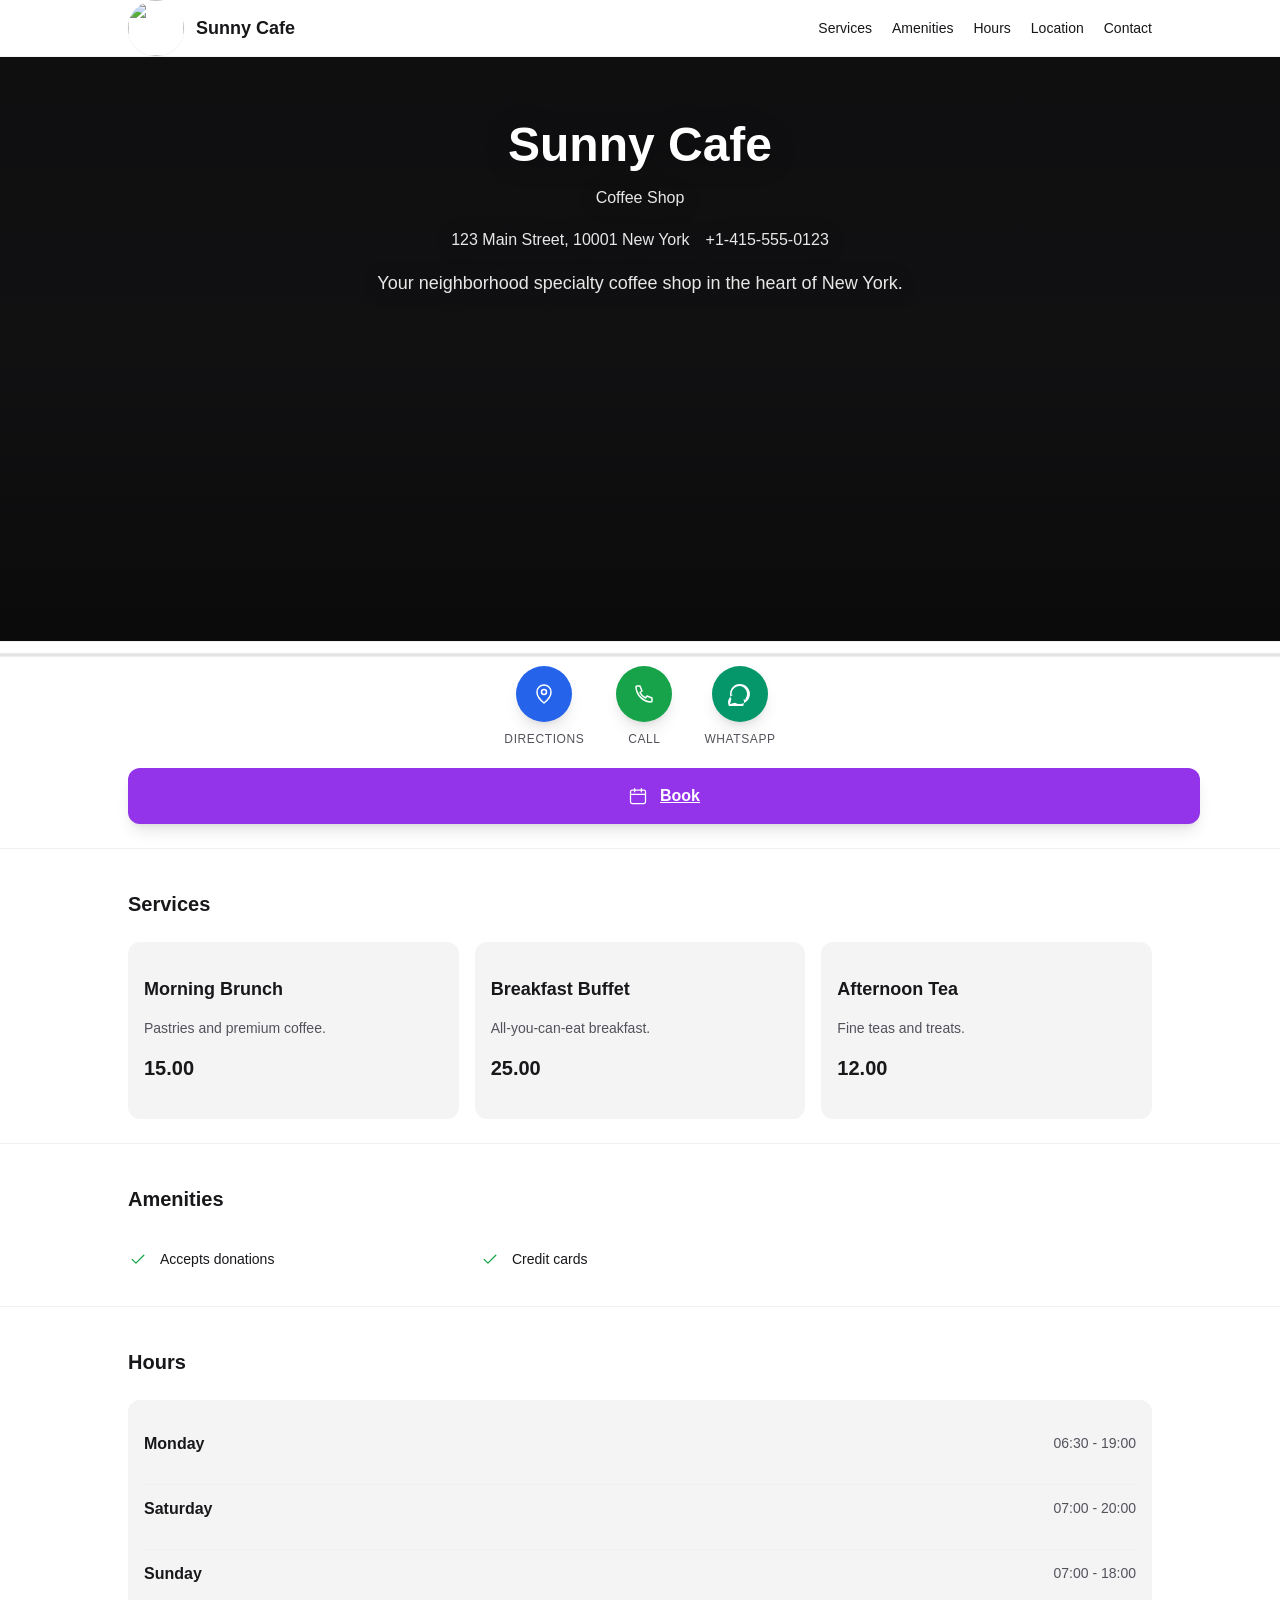
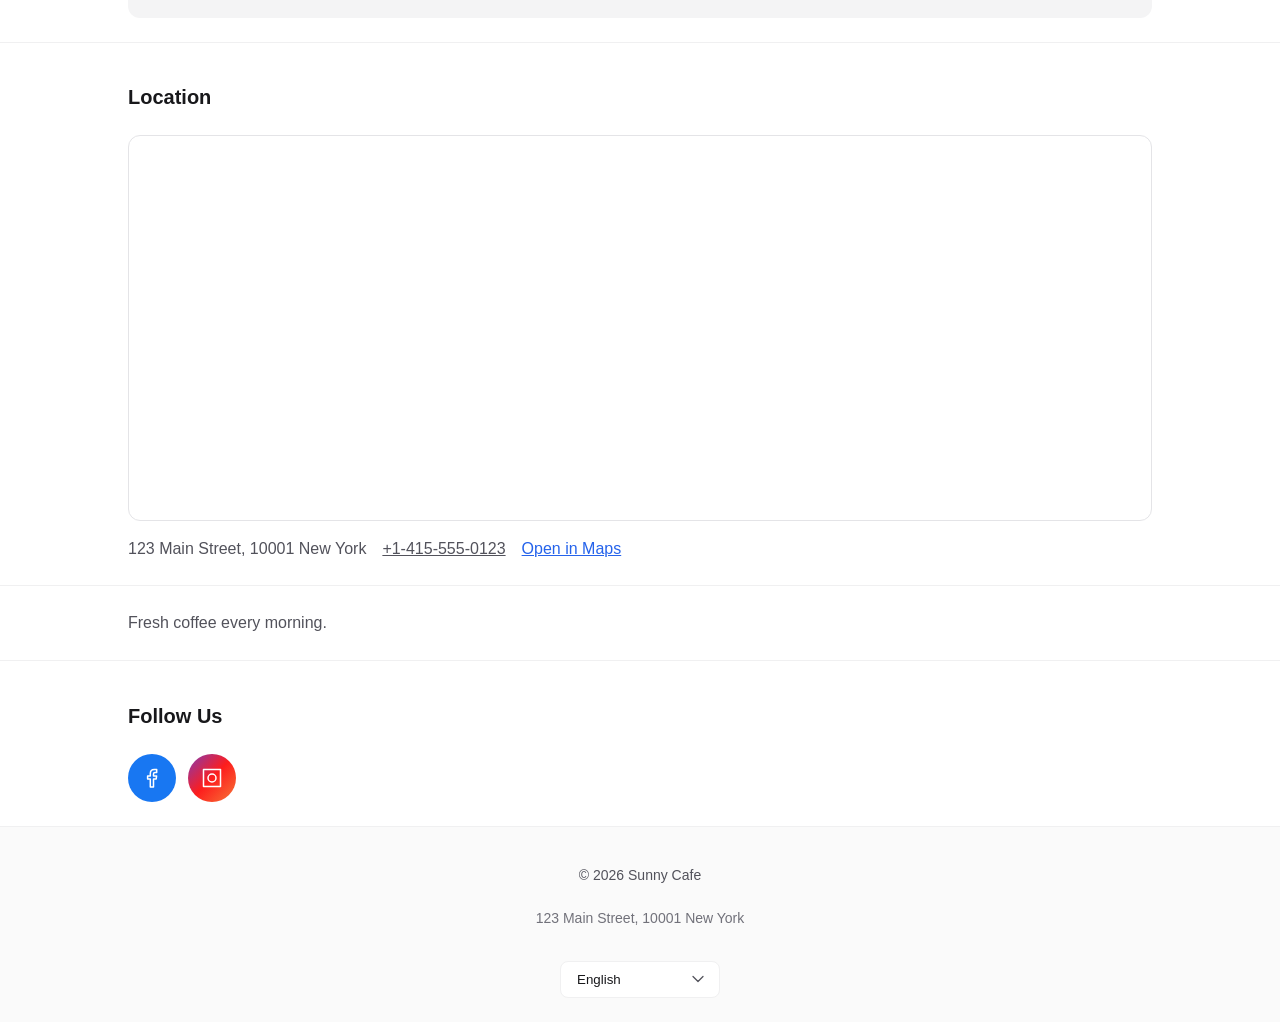
==== public/index.html @ 48d9c486 "Export static site" ====
<!DOCTYPE html><html lang="en" data-theme="stone"> <head><meta charset="utf-8"><meta name="viewport" content="width=device-width, initial-scale=1"><title>Sunny Cafe</title><meta name="description" content="Your neighborhood specialty coffee shop in the heart of New York."><link rel="stylesheet" href="assets/sites.DzFiVFSM.css">
<link rel="stylesheet" href="assets/_slug_.BtDzkIYf.css"></head> <body> <a class="wm-site-skip-link" href="#main">Skip to content</a> <!-- AC-1: cada bloque solo se renderiza con su toggle en true --> <header class="wm-nav"> <div class="wm-container wm-site-nav__inner"> <a class="wm-site-nav__brand" href="#main"> <span class="wm-nav__logo"> <img src="https://cdn.mylocalbusiness.io/assets/default/placeholder/sunny-cafe-logo.png" alt="" width="56" height="56"> </span> <span class="wm-site-nav__name">Sunny Cafe</span> </a>   <nav class="wm-site-nav__links" aria-label="Sections"> <a class="wm-site-nav__link" href="#services">Services</a><a class="wm-site-nav__link" href="#amenities">Amenities</a><a class="wm-site-nav__link" href="#hours">Hours</a><a class="wm-site-nav__link" href="#location">Location</a><a class="wm-site-nav__link" href="#contact">Contact</a> </nav> <details class="wm-site-menu"> <summary class="wm-nav__toggle" aria-label="Open navigation menu"> <svg class="wm-icon" viewBox="0 0 24 24" fill="none" stroke="currentColor" stroke-width="1.5" aria-hidden="true"> <path d="M3 6h18M3 12h18M3 18h18" stroke-linecap="round"></path> </svg> </summary> <nav class="wm-site-menu__panel" aria-label="Sections"> <a class="wm-site-nav__link" href="#services">Services</a><a class="wm-site-nav__link" href="#amenities">Amenities</a><a class="wm-site-nav__link" href="#hours">Hours</a><a class="wm-site-nav__link" href="#location">Location</a><a class="wm-site-nav__link" href="#contact">Contact</a> </nav> </details>  </div> </header> <main id="main" tabindex="-1">  <section id="top" class="wm-site-hero" aria-labelledby="hero-title">  <img class="wm-hero-cover wm-site-hero__cover" src="https://cdn.mylocalbusiness.io/assets/default/placeholder/sunny-cafe-logo.png" alt="" fetchpriority="high" decoding="async"> <div class="wm-hero-scrim wm-site-hero__layer" aria-hidden="true"></div> <div class="wm-hero-scrim-gradient wm-site-hero__layer" aria-hidden="true"></div> <div class="wm-container wm-site-hero__content"> <h1 id="hero-title" class="wm-hero-title wm-site-hero__title">Sunny Cafe</h1> <p class="wm-hero-subtitle wm-site-hero__subtitle">Coffee Shop</p>  <p class="wm-hero-subtitle wm-site-hero__meta"> <span>123 Main Street, 10001 New York</span> <a href="tel:+1-415-555-0123">+1-415-555-0123</a> </p> <p class="wm-hero-description wm-site-hero__description">Your neighborhood specialty coffee shop in the heart of New York.</p> </div> </section>    <section class="wm-site-section" aria-label="Quick actions"> <div class="wm-container"> <div class="wm-site-actions"> <div class="wm-action"> <a class="wm-action__button wm-action__button--primary" href="https://www.google.com/maps/search/?api=1&query=123%20Main%20Street%2C%2010001%20New%20York" target="_blank" rel="noopener noreferrer" aria-label="Directions to Sunny Cafe"> <svg class="wm-action__icon" viewBox="0 0 24 24" fill="none" stroke="currentColor" stroke-width="1.5" aria-hidden="true"> <path d="M12 21s7-5.5 7-11a7 7 0 10-14 0c0 5.5 7 11 7 11z" stroke-linejoin="round"></path> <circle cx="12" cy="10" r="2.5"></circle> </svg> </a> <span class="wm-action__label">Directions</span> </div> <div class="wm-action"> <a class="wm-action__button wm-action__button--secondary" href="tel:+1-415-555-0123" aria-label="Call Sunny Cafe"> <svg class="wm-action__icon" viewBox="0 0 24 24" fill="none" stroke="currentColor" stroke-width="1.5" aria-hidden="true"> <path d="M5 4h3l2 5-2 1.5a11 11 0 005.5 5.5L15 14l5 2v3a1 1 0 01-1.1 1A16 16 0 014 5.1 1 1 0 015 4z" stroke-linejoin="round"></path> </svg> </a> <span class="wm-action__label">Call</span> </div> <div class="wm-action"> <a class="wm-action__button wm-action__button--tertiary" href="https://wa.me/1234567890" target="_blank" rel="noopener noreferrer" aria-label="Message Sunny Cafe on WhatsApp"> <svg class="wm-action__icon" viewBox="0 0 24 24" fill="currentColor" aria-hidden="true"> <path d="M12 2a10 10 0 00-8.6 15.1L2 22l5-1.3A10 10 0 1012 2zm0 2a8 8 0 015.7 12.3l-.3.4.2 1.4-1.7-.9-.4.2A8 8 0 114.7 13l-.3-.4-1.4-.2.9-1.4-.2-.4A8 8 0 0112 4z"></path> </svg> </a> <span class="wm-action__label">WhatsApp</span> </div> </div> <div class="wm-site-actions__book"> <a class="wm-book" href="https://example.com/book" target="_blank" rel="noopener noreferrer"> <svg class="wm-book__icon" viewBox="0 0 24 24" fill="none" stroke="currentColor" stroke-width="1.5" aria-hidden="true"> <rect x="3" y="5" width="18" height="16" rx="2"></rect> <path d="M3 10h18M8 3v4M16 3v4" stroke-linecap="round"></path> </svg>
Book
</a> </div> </div> </section>    <section id="services" class="wm-site-section" aria-labelledby="services-title"> <div class="wm-container"> <h2 id="services-title" class="wm-section-title">Services</h2> <ul class="wm-site-list wm-site-grid"> <li> <article class="wm-service-card"> <h3 class="wm-service-card__title">Morning Brunch</h3> <p class="wm-service-card__description">Pastries and premium coffee.</p> <p class="wm-service-card__price">15.00</p> </article> </li><li> <article class="wm-service-card"> <h3 class="wm-service-card__title">Breakfast Buffet</h3> <p class="wm-service-card__description">All-you-can-eat breakfast.</p> <p class="wm-service-card__price">25.00</p> </article> </li><li> <article class="wm-service-card"> <h3 class="wm-service-card__title">Afternoon Tea</h3> <p class="wm-service-card__description">Fine teas and treats.</p> <p class="wm-service-card__price">12.00</p> </article> </li> </ul> </div> </section>  <section id="amenities" class="wm-site-section" aria-labelledby="amenities-title"> <div class="wm-container"> <h2 id="amenities-title" class="wm-section-title">Amenities</h2> <ul class="wm-site-list wm-site-attributes"> <li class="wm-attribute"> <svg class="wm-attribute__icon" viewBox="0 0 24 24" fill="none" stroke="currentColor" stroke-width="1.5" aria-hidden="true"> <path d="M5 12.5l4.5 4.5L19 7.5" stroke-linecap="round" stroke-linejoin="round"></path> </svg> <span class="wm-attribute__label">Accepts donations</span> </li><li class="wm-attribute"> <svg class="wm-attribute__icon" viewBox="0 0 24 24" fill="none" stroke="currentColor" stroke-width="1.5" aria-hidden="true"> <path d="M5 12.5l4.5 4.5L19 7.5" stroke-linecap="round" stroke-linejoin="round"></path> </svg> <span class="wm-attribute__label">Credit cards</span> </li> </ul> </div> </section>  <section id="hours" class="wm-site-section" aria-labelledby="hours-title"> <div class="wm-container"> <h2 id="hours-title" class="wm-section-title">Hours</h2> <div class="wm-hours"> <p class="wm-hours__row"> <span class="wm-hours__day">Monday</span> <span class="wm-hours__time">06:30 - 19:00</span> </p><p class="wm-hours__row"> <span class="wm-hours__day">Saturday</span> <span class="wm-hours__time">07:00 - 20:00</span> </p><p class="wm-hours__row"> <span class="wm-hours__day">Sunday</span> <span class="wm-hours__time">07:00 - 18:00</span> </p> </div> </div> </section>      <section id="location" class="wm-site-section" aria-labelledby="location-title"> <div class="wm-container"> <h2 id="location-title" class="wm-section-title">Location</h2> <div class="wm-card wm-map wm-site-map-frame"> <iframe title="Map of Sunny Cafe" src="https://www.google.com/maps?q=123%20Main%20Street%2C%2010001%20New%20York&output=embed" loading="lazy" referrerpolicy="no-referrer-when-downgrade"></iframe> </div> <p class="wm-site-map__meta wm-text-secondary"> <span>123 Main Street, 10001 New York</span> <a href="tel:+1-415-555-0123" class="wm-text-secondary">+1-415-555-0123</a> <a href="https://www.google.com/maps/search/?api=1&query=123%20Main%20Street%2C%2010001%20New%20York" target="_blank" rel="noopener noreferrer">Open in Maps</a> </p> </div> </section>    <section class="wm-site-section" aria-label="About"> <div class="wm-container"> <div class="wm-site-prose"><p>Fresh coffee every morning.</p></div> </div> </section>  <section id="contact" class="wm-site-section" aria-labelledby="contact-title"> <div class="wm-container"> <h2 id="contact-title" class="wm-section-title">Follow Us</h2> <ul class="wm-site-list wm-site-socials"> <li> <a class="wm-social-link wm-social-link--facebook" href="https://www.facebook.com/" target="_blank" rel="noopener noreferrer" aria-label="Sunny Cafe on Facebook"> <svg class="wm-social-link__icon" viewBox="0 0 24 24" fill="none" stroke="currentColor" stroke-width="1.5" aria-hidden="true"> <path d="M13.5 21v-8h2.7l.4-3.1h-3.1V7.9c0-.9.25-1.5 1.55-1.5H16.7V3.6A22 22 0 0014.3 3.5c-2.4 0-4 1.45-4 4.1V9.9H7.6V13h2.7v8h3.2z" stroke-linecap="round" stroke-linejoin="round"></path> </svg> </a> </li><li> <a class="wm-social-link wm-social-link--instagram" href="https://www.instagram.com/" target="_blank" rel="noopener noreferrer" aria-label="Sunny Cafe on Instagram"> <svg class="wm-social-link__icon" viewBox="0 0 24 24" fill="none" stroke="currentColor" stroke-width="1.5" aria-hidden="true"> <path d="M3.5 3.5h17v17h-17z M12 8a4 4 0 100 8 4 4 0 000-8z" stroke-linecap="round" stroke-linejoin="round"></path> </svg> </a> </li> </ul> </div> </section> </main> <footer class="wm-footer"> <div class="wm-container wm-site-footer__inner"> <p class="wm-footer__copyright">© 2026 Sunny Cafe</p> <p class="wm-site-footer__meta wm-text-muted">123 Main Street, 10001 New York</p>  <div class="wm-footer__locale"> <label class="wm-select"> <span class="wm-visually-hidden">Site language</span> <select class="wm-select__control" aria-label="Site language"> <option value="en" selected>English</option> <option value="es">Espanol</option> </select> <span class="wm-select__chevron" aria-hidden="true"> <svg viewBox="0 0 24 24" fill="none" stroke="currentColor" stroke-width="1.5"> <path d="M6 9l6 6 6-6" stroke-linecap="round" stroke-linejoin="round"></path> </svg> </span> </label> </div> </div> </footer> </body></html>
---- public/assets/sites.DzFiVFSM.css ----
:root{color-scheme:light;--wm-neutral-0: #ffffff;--wm-neutral-25: #fafafa;--wm-neutral-50: #f4f4f5;--wm-neutral-75: #f0f0f1;--wm-neutral-100: #e4e4e7;--wm-neutral-200: #d4d4d8;--wm-neutral-300: #a1a1aa;--wm-neutral-400: #71717a;--wm-neutral-500: #52525b;--wm-neutral-600: #3f3f46;--wm-neutral-700: #27272a;--wm-neutral-800: #18181b;--wm-blue-600: #2563eb;--wm-blue-700: #1d4ed8;--wm-green-50: #f0fdf4;--wm-green-200: #bbf7d0;--wm-green-600: #16a34a;--wm-green-700: #15803d;--wm-green-800: #166534;--wm-emerald-600: #059669;--wm-emerald-700: #047857;--wm-purple-600: #9333ea;--wm-purple-700: #7e22ce;--wm-amber-100: #fef3c7;--wm-amber-200: #fde68a;--wm-amber-600: #b45309;--wm-amber-800: #78350f;--wm-red-50: #fef2f2;--wm-red-100: #fee2e2;--wm-red-200: #fecaca;--wm-red-500: #ef4444;--wm-red-700: #b91c1c;--wm-red-800: #991b1b;--wm-alpha-black-20: rgb(0 0 0 / 20%);--wm-alpha-black-30: rgb(0 0 0 / 30%);--wm-alpha-black-40: rgb(0 0 0 / 40%);--wm-alpha-black-45: rgb(0 0 0 / 45%);--wm-alpha-black-50: rgb(0 0 0 / 50%);--wm-alpha-black-60: rgb(0 0 0 / 60%);--wm-alpha-white-10: rgb(255 255 255 / 10%);--wm-alpha-white-50: rgb(255 255 255 / 50%);--wm-alpha-white-70: rgb(255 255 255 / 70%);--wm-alpha-white-90: rgb(255 255 255 / 90%);--wm-social-facebook: #1877f2;--wm-social-facebook-hover: #0c63d4;--wm-social-youtube: #ff0000;--wm-social-youtube-hover: #cc0000;--wm-social-tiktok: #0b0b0b;--wm-social-tiktok-hover: #000000;--wm-social-linkedin: #0077b5;--wm-social-linkedin-hover: #005983;--wm-social-whatsapp: #25d366;--wm-font-sans: "Inter", -apple-system, BlinkMacSystemFont, "Segoe UI", Roboto, sans-serif;--wm-font-weight-regular: 400;--wm-font-weight-medium: 500;--wm-font-weight-semibold: 600;--wm-font-weight-bold: 700;--wm-font-size-xs: .75rem;--wm-font-size-sm: .875rem;--wm-font-size-base: 1rem;--wm-font-size-lg: 1.125rem;--wm-font-size-xl: 1.25rem;--wm-font-size-3xl: 1.875rem;--wm-font-size-4xl: 2.25rem;--wm-font-size-5xl: 3rem;--wm-line-height-tight: 1.25;--wm-line-height-normal: 1.5;--wm-line-height-relaxed: 1.625;--wm-letter-spacing-wide: .05em;--wm-space-1: .25rem;--wm-space-2: .5rem;--wm-space-3: .75rem;--wm-space-4: 1rem;--wm-space-5: 1.25rem;--wm-space-6: 1.5rem;--wm-space-8: 2rem;--wm-space-10: 2.5rem;--wm-space-16: 4rem;--wm-space-20: 5rem;--wm-radius-sm: .5rem;--wm-radius-md: .75rem;--wm-radius-full: 9999px;--wm-shadow-sm: 0 1px 2px 0 rgb(0 0 0 / 5%);--wm-shadow-md: 0 4px 6px -1px rgb(0 0 0 / 10%), 0 2px 4px -2px rgb(0 0 0 / 10%);--wm-shadow-lg: 0 10px 15px -3px rgb(0 0 0 / 10%), 0 4px 6px -4px rgb(0 0 0 / 10%);--wm-duration-fast: .15s;--wm-duration-base: .2s;--wm-duration-slow: .3s;--wm-duration-reveal: .7s;--wm-ease-standard: cubic-bezier(.4, 0, .2, 1);--wm-ease-reveal: cubic-bezier(0, 0, .2, 1);--wm-scale-hover: 1.1;--wm-scale-active: .95;--wm-container-max-width: 64rem;--wm-container-padding-inline: 1.5rem;--wm-container-padding-block: 0px;--wm-hero-text-max-width: 48rem;--wm-hero-copy-max-width: 42rem;--wm-action-button-size: 3.5rem;--wm-icon-sm: 1.25rem;--wm-icon-md: 1.5rem;--wm-carousel-height: 24rem;--wm-map-height: 24rem;--wm-logo-size: 3.5rem;--wm-social-link-size: 3rem;--wm-carousel-control-size: 2.5rem;--wm-select-min-width: 160px;--wm-z-base: 0;--wm-z-raised: 10;--wm-z-nav: 50;--wm-z-overlay: 9999;--wm-focus-ring-width: 2px;--wm-focus-ring-color: rgb(37 99 235 / 50%);--wm-focus-ring-offset: 0}[data-theme=stone]{--wm-bg-page: var(--wm-neutral-0);--wm-bg-surface: var(--wm-neutral-25);--wm-bg-surface-alt: var(--wm-neutral-50);--wm-bg-card: var(--wm-neutral-0);--wm-bg-hero: var(--wm-neutral-700);--wm-bg-overlay: var(--wm-alpha-black-40);--wm-bg-input: var(--wm-neutral-0);--wm-text-primary: var(--wm-neutral-800);--wm-text-secondary: var(--wm-neutral-500);--wm-text-muted: var(--wm-neutral-400);--wm-text-disabled: var(--wm-neutral-300);--wm-text-inverse: var(--wm-neutral-0);--wm-text-inverse-muted: var(--wm-alpha-white-90);--wm-text-inverse-dimmed: var(--wm-alpha-white-50);--wm-border-light: var(--wm-neutral-75);--wm-border-default: var(--wm-neutral-100);--wm-border-medium: var(--wm-neutral-200);--wm-border-strong: var(--wm-neutral-200);--wm-btn-primary-bg: var(--wm-blue-600);--wm-btn-primary-hover: var(--wm-blue-700);--wm-btn-secondary-bg: var(--wm-green-600);--wm-btn-secondary-hover: var(--wm-green-700);--wm-btn-tertiary-bg: var(--wm-emerald-600);--wm-btn-tertiary-hover: var(--wm-emerald-700);--wm-btn-quaternary-bg: var(--wm-purple-600);--wm-btn-quaternary-hover: var(--wm-purple-700);--wm-btn-fg: var(--wm-text-inverse);--wm-success-text: var(--wm-green-600);--wm-success-icon: var(--wm-green-600);--wm-success-bg: var(--wm-green-50);--wm-success-border: var(--wm-green-200);--wm-success-text-primary: var(--wm-green-800);--wm-success-text-secondary: var(--wm-green-700);--wm-warning-bg: var(--wm-amber-100);--wm-warning-border: var(--wm-amber-200);--wm-warning-text-primary: var(--wm-amber-800);--wm-warning-text-secondary: var(--wm-amber-600);--wm-danger-bg: var(--wm-red-50);--wm-danger-hover: var(--wm-red-100);--wm-danger-text: var(--wm-red-800);--wm-danger-border: var(--wm-red-200);--wm-error-bg: var(--wm-red-50);--wm-error-border: var(--wm-red-500);--wm-error-text: var(--wm-red-700);--wm-nav-bg: var(--wm-neutral-0);--wm-nav-border: var(--wm-neutral-50);--wm-nav-text: var(--wm-neutral-800);--wm-nav-hover: var(--wm-neutral-25);--wm-menu-overlay: var(--wm-alpha-black-40);--wm-social-fallback-bg: var(--wm-neutral-600);--wm-social-fallback-hover: var(--wm-neutral-800)}body{font-family:var(--wm-font-sans);-webkit-font-smoothing:antialiased;-moz-osx-font-smoothing:grayscale}:focus-visible{outline:var(--wm-focus-ring-width) solid var(--wm-focus-ring-color);outline-offset:var(--wm-focus-ring-offset)}@media (prefers-reduced-motion: reduce){*,*:before,*:after{animation-duration:.01ms!important;animation-iteration-count:1!important;transition-duration:.01ms!important;scroll-behavior:auto!important}}.wm-container{width:100%;max-width:var(--wm-container-max-width);margin-inline:auto;padding:var(--wm-container-padding-block) var(--wm-container-padding-inline)}.wm-section-title{margin-bottom:var(--wm-space-6);color:var(--wm-text-primary);font-size:var(--wm-font-size-xl);font-weight:var(--wm-font-weight-bold);line-height:1.75rem}.wm-nav{position:sticky;top:0;z-index:var(--wm-z-nav);background-color:var(--wm-nav-bg);border-bottom:1px solid var(--wm-nav-border)}.wm-nav__logo{width:var(--wm-logo-size);height:var(--wm-logo-size);overflow:hidden;border-radius:var(--wm-radius-full);background-color:var(--wm-bg-page);box-shadow:var(--wm-shadow-sm)}.wm-nav__logo img{width:100%;height:100%;object-fit:cover}.wm-nav__toggle{padding:var(--wm-space-2);border-radius:var(--wm-radius-sm);color:var(--wm-nav-text);transition:background-color var(--wm-duration-base) var(--wm-ease-standard)}.wm-nav__toggle:hover{background-color:var(--wm-nav-hover)}.wm-nav__toggle:active{transform:scale(var(--wm-scale-active))}.wm-menu-overlay{position:fixed;inset:0;z-index:var(--wm-z-overlay);background-color:var(--wm-menu-overlay);backdrop-filter:blur(16px);-webkit-backdrop-filter:blur(16px);transition:opacity var(--wm-duration-slow) var(--wm-ease-standard)}.wm-menu-overlay__close{padding:var(--wm-space-2);border-radius:var(--wm-radius-sm);color:var(--wm-text-inverse);transition:background-color var(--wm-duration-base) var(--wm-ease-standard)}.wm-menu-overlay__close:hover{background-color:var(--wm-alpha-white-10)}.wm-menu-link{color:var(--wm-text-inverse);font-size:var(--wm-font-size-3xl);font-weight:var(--wm-font-weight-semibold);transition:color var(--wm-duration-base) var(--wm-ease-standard)}.wm-menu-link:hover{color:var(--wm-alpha-white-70)}.wm-hero-title{color:var(--wm-text-inverse);font-size:var(--wm-font-size-4xl);font-weight:var(--wm-font-weight-bold);line-height:var(--wm-line-height-tight);filter:drop-shadow(0 2px 12px rgb(0 0 0 / 35%))}.wm-hero-subtitle{color:var(--wm-text-inverse-muted);font-size:var(--wm-font-size-base);font-weight:var(--wm-font-weight-medium);line-height:var(--wm-line-height-relaxed);filter:drop-shadow(0 2px 10px rgb(0 0 0 / 25%))}.wm-hero-description{max-width:var(--wm-hero-copy-max-width);color:var(--wm-text-inverse-muted);font-size:var(--wm-font-size-lg);line-height:var(--wm-line-height-relaxed);filter:drop-shadow(0 2px 10px rgb(0 0 0 / 25%))}.wm-hero-scrim{background-color:var(--wm-alpha-black-45)}.wm-hero-scrim-gradient{background-image:linear-gradient(to bottom,var(--wm-alpha-black-30) 0%,var(--wm-alpha-black-20) 50%,var(--wm-alpha-black-50) 100%)}.wm-hero-cover{filter:blur(1px) brightness(.65) saturate(.5);transform:scale(1.05)}@media (min-width: 768px){.wm-hero-title{font-size:var(--wm-font-size-5xl);line-height:1}}.wm-card{background-color:var(--wm-bg-card);border:1px solid var(--wm-border-default);border-radius:var(--wm-radius-md);transition:all var(--wm-duration-slow) var(--wm-ease-standard)}.wm-card:hover{box-shadow:var(--wm-shadow-md)}.wm-card-light{background-color:var(--wm-bg-surface-alt);border-radius:var(--wm-radius-md);transition:background-color var(--wm-duration-slow) var(--wm-ease-standard)}.wm-card-light:hover{background-color:var(--wm-bg-surface)}.wm-action{display:inline-flex;flex-direction:column;align-items:center}.wm-action__button{display:flex;align-items:center;justify-content:center;width:var(--wm-action-button-size);height:var(--wm-action-button-size);border-radius:var(--wm-radius-full);color:var(--wm-btn-fg);box-shadow:var(--wm-shadow-lg);transition:all var(--wm-duration-base) var(--wm-ease-standard)}.wm-action__button:hover{transform:scale(var(--wm-scale-hover))}.wm-action__button:active{transform:scale(var(--wm-scale-active))}.wm-action__button--primary{background-color:var(--wm-btn-primary-bg)}.wm-action__button--primary:hover{background-color:var(--wm-btn-primary-hover)}.wm-action__button--secondary{background-color:var(--wm-btn-secondary-bg)}.wm-action__button--secondary:hover{background-color:var(--wm-btn-secondary-hover)}.wm-action__button--tertiary{background-color:var(--wm-btn-tertiary-bg)}.wm-action__button--tertiary:hover{background-color:var(--wm-btn-tertiary-hover)}.wm-action__icon{width:var(--wm-icon-md);height:var(--wm-icon-md)}.wm-action__label{margin-top:var(--wm-space-2);color:var(--wm-text-secondary);font-size:var(--wm-font-size-xs);font-weight:var(--wm-font-weight-medium);letter-spacing:var(--wm-letter-spacing-wide);text-align:center;text-transform:uppercase}.wm-book{display:flex;align-items:center;justify-content:center;gap:var(--wm-space-3);width:100%;padding:var(--wm-space-4) var(--wm-space-6);border-radius:var(--wm-radius-md);background-color:var(--wm-btn-quaternary-bg);color:var(--wm-btn-fg);font-size:var(--wm-font-size-base);font-weight:var(--wm-font-weight-semibold);box-shadow:var(--wm-shadow-lg);transition:all var(--wm-duration-base) var(--wm-ease-standard)}.wm-book:hover{filter:brightness(.95)}.wm-book__icon{width:var(--wm-icon-sm);height:var(--wm-icon-sm)}.wm-service-card{padding:var(--wm-space-4);background-color:var(--wm-bg-surface-alt);border-radius:var(--wm-radius-md);transition:background-color var(--wm-duration-slow) var(--wm-ease-standard)}.wm-service-card:hover{background-color:var(--wm-bg-surface)}.wm-service-card__title{margin-bottom:var(--wm-space-2);color:var(--wm-text-primary);font-size:var(--wm-font-size-lg);font-weight:var(--wm-font-weight-semibold)}.wm-service-card__description{color:var(--wm-text-secondary);font-size:var(--wm-font-size-sm);line-height:var(--wm-line-height-relaxed)}.wm-service-card__price{margin-top:var(--wm-space-2);color:var(--wm-text-primary);font-size:var(--wm-font-size-xl);font-weight:var(--wm-font-weight-bold)}.wm-attribute{display:flex;align-items:center;gap:var(--wm-space-3);padding-block:var(--wm-space-3)}.wm-attribute__icon{flex-shrink:0;width:var(--wm-icon-sm);height:var(--wm-icon-sm);color:var(--wm-success-icon)}.wm-attribute__label{color:var(--wm-text-primary);font-size:var(--wm-font-size-sm);font-weight:var(--wm-font-weight-medium)}.wm-hours{padding:var(--wm-space-4);background-color:var(--wm-bg-surface-alt);border-radius:var(--wm-radius-md)}.wm-hours__row{display:flex;align-items:center;justify-content:space-between;gap:var(--wm-space-4);padding-block:var(--wm-space-3);border-top:1px solid var(--wm-border-light)}.wm-hours__row:first-child{padding-top:0;border-top:0}.wm-hours__row:last-child{padding-bottom:0}.wm-hours__day{color:var(--wm-text-primary);font-weight:var(--wm-font-weight-semibold)}.wm-hours__time{display:flex;flex-wrap:wrap;justify-content:flex-end;gap:var(--wm-space-1) var(--wm-space-4);color:var(--wm-text-secondary);font-size:var(--wm-font-size-sm);text-align:right}.wm-hours__time--closed{color:var(--wm-text-disabled)}.wm-carousel{position:relative;overflow:hidden;background-color:var(--wm-bg-surface-alt);border-radius:var(--wm-radius-md);box-shadow:var(--wm-shadow-lg)}.wm-carousel__slide{height:var(--wm-carousel-height);width:100%;object-fit:cover}.wm-carousel__control{display:flex;align-items:center;justify-content:center;width:var(--wm-carousel-control-size);height:var(--wm-carousel-control-size);border-radius:var(--wm-radius-full);background-color:var(--wm-bg-page);color:var(--wm-nav-text);box-shadow:var(--wm-shadow-lg);transition:all var(--wm-duration-base) var(--wm-ease-standard)}.wm-carousel__control:hover{background-color:var(--wm-nav-hover);transform:scale(var(--wm-scale-hover))}.wm-carousel__control:disabled{opacity:.3;cursor:not-allowed}.wm-map{height:var(--wm-map-height);overflow:hidden}.wm-social-link{display:flex;align-items:center;justify-content:center;width:var(--wm-social-link-size);height:var(--wm-social-link-size);border-radius:var(--wm-radius-full);background-color:var(--wm-social-fallback-bg);color:var(--wm-text-inverse);transition:background-color var(--wm-duration-base) var(--wm-ease-standard)}.wm-social-link:hover{background-color:var(--wm-social-fallback-hover)}.wm-social-link--facebook{background-color:var(--wm-social-facebook)}.wm-social-link--facebook:hover{background-color:var(--wm-social-facebook-hover)}.wm-social-link--youtube{background-color:var(--wm-social-youtube)}.wm-social-link--youtube:hover{background-color:var(--wm-social-youtube-hover)}.wm-social-link--tiktok{background-color:var(--wm-social-tiktok)}.wm-social-link--tiktok:hover{background-color:var(--wm-social-tiktok-hover)}.wm-social-link--linkedin{background-color:var(--wm-social-linkedin)}.wm-social-link--linkedin:hover{background-color:var(--wm-social-linkedin-hover)}.wm-social-link--instagram{background-image:linear-gradient(to bottom right,#833ab4,#fd1d1d,#f77737)}.wm-social-link--instagram:hover{opacity:.9}.wm-social-link--whatsapp{background-color:var(--wm-btn-tertiary-bg)}.wm-social-link--whatsapp:hover{background-color:var(--wm-btn-tertiary-hover)}.wm-social-link__icon{width:var(--wm-icon-md);height:var(--wm-icon-md)}.wm-footer{padding-block:var(--wm-space-6);background-color:var(--wm-bg-surface);border-top:1px solid var(--wm-border-light)}.wm-footer__copyright{color:var(--wm-text-secondary);font-size:var(--wm-font-size-sm);text-align:center}.wm-footer__locale{display:flex;justify-content:center;margin-top:var(--wm-space-6)}.wm-select{position:relative;display:inline-block}.wm-select__control{appearance:none;min-width:var(--wm-select-min-width);padding:.625rem 3rem .625rem var(--wm-space-4);background-color:var(--wm-bg-input);color:var(--wm-text-primary);border:1px solid var(--wm-border-light);border-radius:var(--wm-radius-sm);cursor:pointer;transition:all var(--wm-duration-fast) var(--wm-ease-standard)}.wm-select__control:hover{border-color:var(--wm-border-medium)}.wm-select__control:focus-visible{outline:var(--wm-focus-ring-width) solid var(--wm-focus-ring-color);outline-offset:var(--wm-focus-ring-offset)}.wm-select__chevron{position:absolute;inset-block:0;right:0;display:flex;align-items:center;padding-right:var(--wm-space-3);color:var(--wm-text-secondary);pointer-events:none}.wm-select__chevron svg{width:var(--wm-icon-sm);height:var(--wm-icon-sm)}.wm-custom-html,.wm-site-prose{color:var(--wm-text-secondary);font-size:var(--wm-font-size-base);line-height:var(--wm-line-height-relaxed)}.wm-custom-html>:first-child,.wm-site-prose>:first-child{margin-top:0}.wm-custom-html>:last-child,.wm-site-prose>:last-child{margin-bottom:0}.wm-custom-html strong,.wm-site-prose strong{color:var(--wm-text-primary);font-weight:var(--wm-font-weight-semibold)}.wm-custom-html ul,.wm-site-prose ul{padding-left:var(--wm-space-5)}.wm-custom-html a,.wm-site-prose a{color:var(--wm-text-primary);text-decoration:underline}.wm-field{display:flex;flex-direction:column;gap:var(--wm-space-2);min-width:0}.wm-field__label{color:var(--wm-text-primary);font-size:var(--wm-font-size-sm);font-weight:var(--wm-font-weight-medium)}.wm-field__input,.wm-field__textarea{width:100%;padding:var(--wm-space-3) var(--wm-space-4);background-color:var(--wm-bg-input);color:var(--wm-text-primary);border:1px solid var(--wm-border-default);border-radius:var(--wm-radius-sm);font-family:inherit;font-size:var(--wm-font-size-base);line-height:var(--wm-line-height-normal);transition:border-color var(--wm-duration-fast) var(--wm-ease-standard)}.wm-field__textarea{min-height:8rem;resize:vertical}.wm-field__input::placeholder,.wm-field__textarea::placeholder{color:var(--wm-text-disabled)}.wm-field__input:hover,.wm-field__textarea:hover{border-color:var(--wm-border-medium)}.wm-field__input:focus-visible,.wm-field__textarea:focus-visible{border-color:var(--wm-btn-primary-bg);outline:var(--wm-focus-ring-width) solid var(--wm-focus-ring-color);outline-offset:var(--wm-focus-ring-offset)}.wm-field__input:disabled,.wm-field__textarea:disabled{background-color:var(--wm-bg-surface-alt);color:var(--wm-text-disabled);cursor:not-allowed}.wm-field__hint{margin:0;color:var(--wm-text-muted);font-size:var(--wm-font-size-sm);line-height:var(--wm-line-height-normal)}.wm-field__error{display:flex;align-items:flex-start;gap:var(--wm-space-2);margin:0;color:var(--wm-error-text);font-size:var(--wm-font-size-sm);line-height:var(--wm-line-height-normal)}.wm-field__input[aria-invalid=true],.wm-field__textarea[aria-invalid=true]{background-color:var(--wm-error-bg);border-color:var(--wm-error-border)}.wm-toggle{display:flex;align-items:center;gap:var(--wm-space-3);border-radius:var(--wm-radius-sm);cursor:pointer;transition:background-color var(--wm-duration-base) var(--wm-ease-standard)}.wm-toggle:hover{background-color:var(--wm-nav-hover)}.wm-toggle input[type=checkbox]{position:absolute;width:1px;height:1px;margin:-1px;padding:0;overflow:hidden;clip-path:inset(50%);white-space:nowrap}.wm-toggle__track{position:relative;flex-shrink:0;width:2.5rem;height:1.5rem;border-radius:var(--wm-radius-full);background-color:var(--wm-border-default);transition:background-color var(--wm-duration-base) var(--wm-ease-standard)}.wm-toggle__thumb{position:absolute;top:var(--wm-space-1);left:var(--wm-space-1);width:var(--wm-space-4);height:var(--wm-space-4);border-radius:var(--wm-radius-full);background-color:var(--wm-bg-page);box-shadow:var(--wm-shadow-sm);transition:transform var(--wm-duration-base) var(--wm-ease-standard)}.wm-toggle input[type=checkbox]:checked+.wm-toggle__track{background-color:var(--wm-btn-primary-bg)}.wm-toggle input[type=checkbox]:checked+.wm-toggle__track .wm-toggle__thumb{transform:translate(var(--wm-space-4))}.wm-toggle input[type=checkbox]:focus-visible+.wm-toggle__track{outline:var(--wm-focus-ring-width) solid var(--wm-focus-ring-color);outline-offset:var(--wm-focus-ring-offset)}.wm-toggle__label{color:var(--wm-text-primary);font-size:var(--wm-font-size-sm);font-weight:var(--wm-font-weight-medium)}.wm-button{display:inline-flex;align-items:center;justify-content:center;gap:var(--wm-space-2);padding:var(--wm-space-3) var(--wm-space-5);background-color:transparent;border:1px solid transparent;border-radius:var(--wm-radius-sm);color:var(--wm-text-primary);font-family:inherit;font-size:var(--wm-font-size-sm);font-weight:var(--wm-font-weight-semibold);line-height:var(--wm-line-height-normal);text-decoration:none;cursor:pointer;transition:background-color var(--wm-duration-base) var(--wm-ease-standard),border-color var(--wm-duration-base) var(--wm-ease-standard)}.wm-button--primary{background-color:var(--wm-btn-primary-bg);color:var(--wm-btn-fg)}.wm-button--primary:hover{background-color:var(--wm-btn-primary-hover)}.wm-button--neutral{background-color:var(--wm-bg-page);border-color:var(--wm-border-default)}.wm-button--neutral:hover{background-color:var(--wm-bg-surface-alt);border-color:var(--wm-border-medium)}.wm-button--danger{background-color:var(--wm-danger-bg);border-color:var(--wm-danger-border);color:var(--wm-danger-text)}.wm-button--danger:hover{background-color:var(--wm-danger-hover)}.wm-button:disabled{opacity:.5;cursor:not-allowed}.wm-button__icon{width:var(--wm-icon-sm);height:var(--wm-icon-sm)}.wm-alert{display:flex;align-items:flex-start;gap:var(--wm-space-3);padding:var(--wm-space-4);border-radius:var(--wm-radius-md);font-size:var(--wm-font-size-sm);line-height:var(--wm-line-height-normal)}.wm-alert__icon{flex-shrink:0;width:var(--wm-icon-sm);height:var(--wm-icon-sm)}.wm-alert__title{display:block;font-weight:var(--wm-font-weight-semibold)}.wm-alert__body{margin:var(--wm-space-1) 0 0}.wm-alert--warning{background-color:var(--wm-warning-bg);border:1px solid var(--wm-warning-border);color:var(--wm-warning-text-primary)}.wm-alert--warning .wm-alert__icon{color:var(--wm-warning-text-primary)}.wm-alert--warning .wm-alert__body{color:var(--wm-warning-text-secondary)}.wm-alert--success{background-color:var(--wm-success-bg);border:1px solid var(--wm-success-border);color:var(--wm-success-text-primary)}.wm-alert--success .wm-alert__icon{color:var(--wm-success-icon)}.wm-alert--success .wm-alert__body{color:var(--wm-success-text-secondary)}.wm-list{display:flex;flex-direction:column;gap:var(--wm-space-4);margin:0;padding:0;list-style:none}.wm-list__item{display:flex;flex-wrap:wrap;align-items:center;gap:var(--wm-space-4);padding:var(--wm-space-5);background-color:var(--wm-bg-card);border:1px solid var(--wm-border-default);border-radius:var(--wm-radius-md)}.wm-list__name{margin:0;color:var(--wm-text-primary);font-size:var(--wm-font-size-lg);font-weight:var(--wm-font-weight-semibold);line-height:var(--wm-line-height-tight)}.wm-list__meta{margin:var(--wm-space-1) 0 0;color:var(--wm-text-muted);font-size:var(--wm-font-size-sm);overflow-wrap:anywhere}.wm-icon{width:var(--wm-icon-md);height:var(--wm-icon-md)}.wm-text-secondary{color:var(--wm-text-secondary)}.wm-text-muted{color:var(--wm-text-muted)}.wm-empty-state{color:var(--wm-text-muted);font-size:var(--wm-font-size-sm);font-style:italic;line-height:1.25rem}.wm-visually-hidden{position:absolute;width:1px;height:1px;margin:-1px;padding:0;overflow:hidden;clip-path:inset(50%);white-space:nowrap;border:0}
---- public/assets/_slug_.BtDzkIYf.css ----
html{scroll-behavior:smooth;scroll-padding-top:calc(var(--wm-logo-size) + var(--wm-space-6))}body{margin:0;background-color:var(--wm-bg-page);color:var(--wm-text-primary);line-height:var(--wm-line-height-normal)}img{max-width:100%}a{color:var(--wm-btn-primary-bg)}.wm-site-skip-link{position:absolute;z-index:var(--wm-z-overlay);top:var(--wm-space-4);left:var(--wm-space-4);padding:var(--wm-space-2) var(--wm-space-4);border-radius:var(--wm-radius-sm);background-color:var(--wm-bg-page);box-shadow:var(--wm-shadow-lg);color:var(--wm-text-primary);font-size:var(--wm-font-size-sm);font-weight:var(--wm-font-weight-medium);text-decoration:none;transform:translateY(-200%);transition:transform var(--wm-duration-base) var(--wm-ease-standard)}.wm-site-skip-link:focus-visible{transform:translateY(0)}.wm-site-section{padding-block:var(--wm-space-6);border-top:1px solid var(--wm-border-light)}.wm-site-list{margin:0;padding:0;list-style:none}.wm-site-nav__inner{display:flex;align-items:center;justify-content:space-between;gap:var(--wm-space-4);min-height:var(--wm-logo-size)}.wm-site-nav__brand{display:flex;align-items:center;gap:var(--wm-space-3);color:var(--wm-nav-text);text-decoration:none}.wm-site-nav__name{font-size:var(--wm-font-size-lg);font-weight:var(--wm-font-weight-bold)}.wm-site-nav__links{display:none;align-items:center;gap:var(--wm-space-5)}.wm-site-nav__link{color:var(--wm-nav-text);font-size:var(--wm-font-size-sm);font-weight:var(--wm-font-weight-medium);text-decoration:none;transition:color var(--wm-duration-base) var(--wm-ease-standard)}.wm-site-nav__link:hover{color:var(--wm-text-secondary)}.wm-site-menu{position:relative;display:block}.wm-site-menu>summary{list-style:none;cursor:pointer}.wm-site-menu>summary::-webkit-details-marker{display:none}.wm-site-menu>summary::marker{content:""}.wm-site-menu__panel{position:absolute;z-index:var(--wm-z-overlay);top:calc(100% + var(--wm-space-2));right:0;display:flex;flex-direction:column;gap:var(--wm-space-4);min-width:var(--wm-select-min-width);padding:var(--wm-space-4);border-radius:var(--wm-radius-md);background-color:var(--wm-bg-page);box-shadow:var(--wm-shadow-lg)}.wm-site-hero{position:relative;isolation:isolate;display:grid;min-height:30rem;padding-block:var(--wm-space-16) var(--wm-space-10);background-color:var(--wm-bg-hero);text-align:center}.wm-site-hero__cover,.wm-site-hero__layer{position:absolute;inset:0;z-index:var(--wm-z-base);width:100%;height:100%;object-fit:cover}.wm-site-hero__layer{z-index:var(--wm-z-raised)}.wm-site-hero__content{position:relative;z-index:var(--wm-z-raised);display:flex;flex-direction:column;align-items:center;gap:var(--wm-space-4)}.wm-site-hero__title,.wm-site-hero__description,.wm-site-hero__subtitle,.wm-site-hero__meta{margin:0}.wm-site-hero__meta{display:flex;flex-wrap:wrap;align-items:center;justify-content:center;gap:var(--wm-space-2) var(--wm-space-4)}.wm-site-hero__meta a{color:inherit;text-decoration:none}.wm-site-hero__meta a:hover{text-decoration:underline}.wm-site-actions{display:flex;flex-wrap:wrap;align-items:flex-start;justify-content:center;gap:var(--wm-space-5) var(--wm-space-8)}.wm-site-actions__book{margin-top:var(--wm-space-5)}.wm-site-grid{display:grid;gap:var(--wm-space-4);grid-template-columns:repeat(2,minmax(0,1fr))}.wm-site-attributes{display:grid;gap:0 var(--wm-space-8);grid-template-columns:repeat(2,minmax(0,1fr))}.wm-site-carousel__track{display:flex;gap:var(--wm-space-4);overflow-x:auto;scroll-snap-type:x mandatory}.wm-site-carousel__slide{flex:0 0 100%;scroll-snap-align:center}.wm-site-carousel__controls{position:absolute;inset-inline:0;bottom:var(--wm-space-4);display:flex;justify-content:center;gap:var(--wm-space-3)}.wm-site-map-frame{overflow:hidden}.wm-site-map-frame iframe{display:block;width:100%;height:100%;border:0}.wm-site-map__meta{display:flex;flex-wrap:wrap;align-items:center;gap:var(--wm-space-2) var(--wm-space-4);margin-bottom:0}.wm-site-socials{display:flex;flex-wrap:wrap;gap:var(--wm-space-3)}.wm-site-footer__inner{display:flex;flex-direction:column;align-items:center;gap:var(--wm-space-2)}.wm-site-footer__meta{margin:0;font-size:var(--wm-font-size-sm)}@media (min-width: 768px){.wm-site-nav__links{display:flex}.wm-site-menu{display:none}.wm-site-grid{grid-template-columns:repeat(3,minmax(0,1fr))}.wm-site-carousel__slide{flex-basis:calc(50% - var(--wm-space-2))}.wm-site-attributes{grid-template-columns:repeat(3,minmax(0,1fr))}}
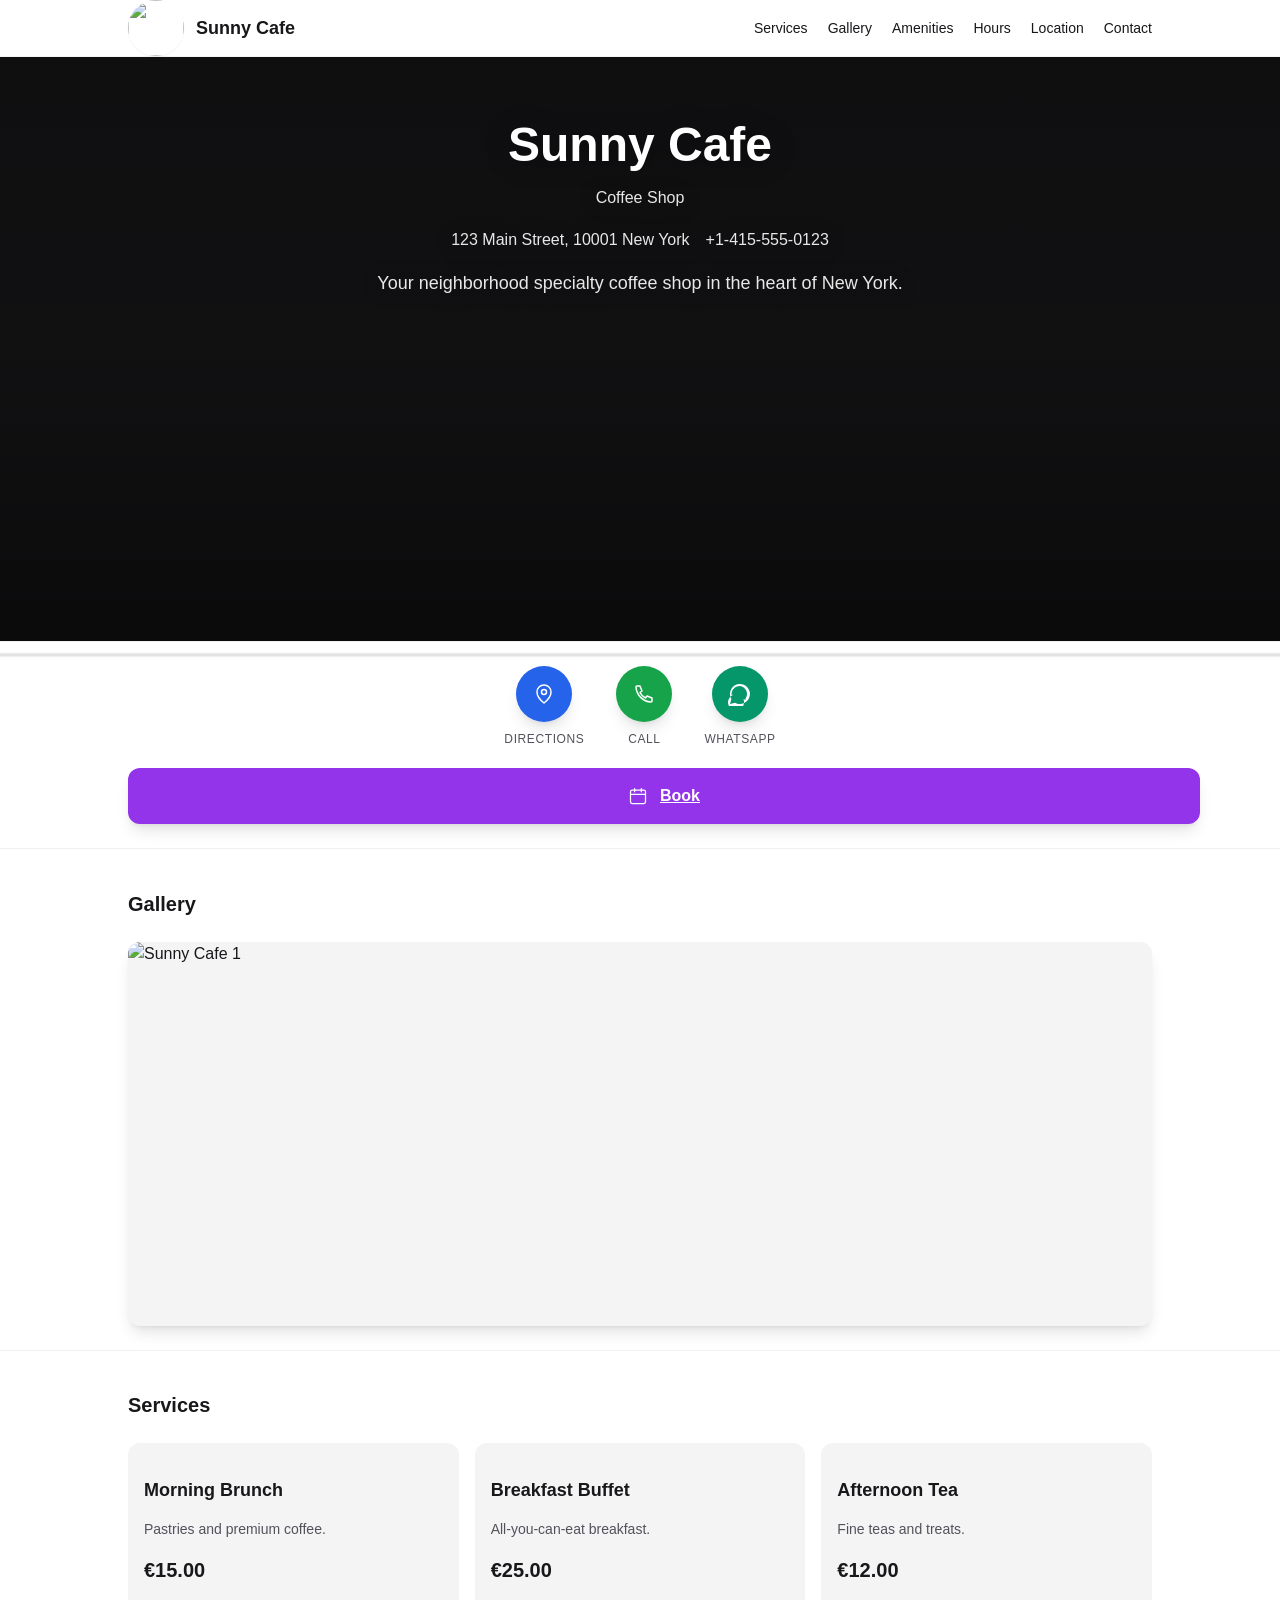
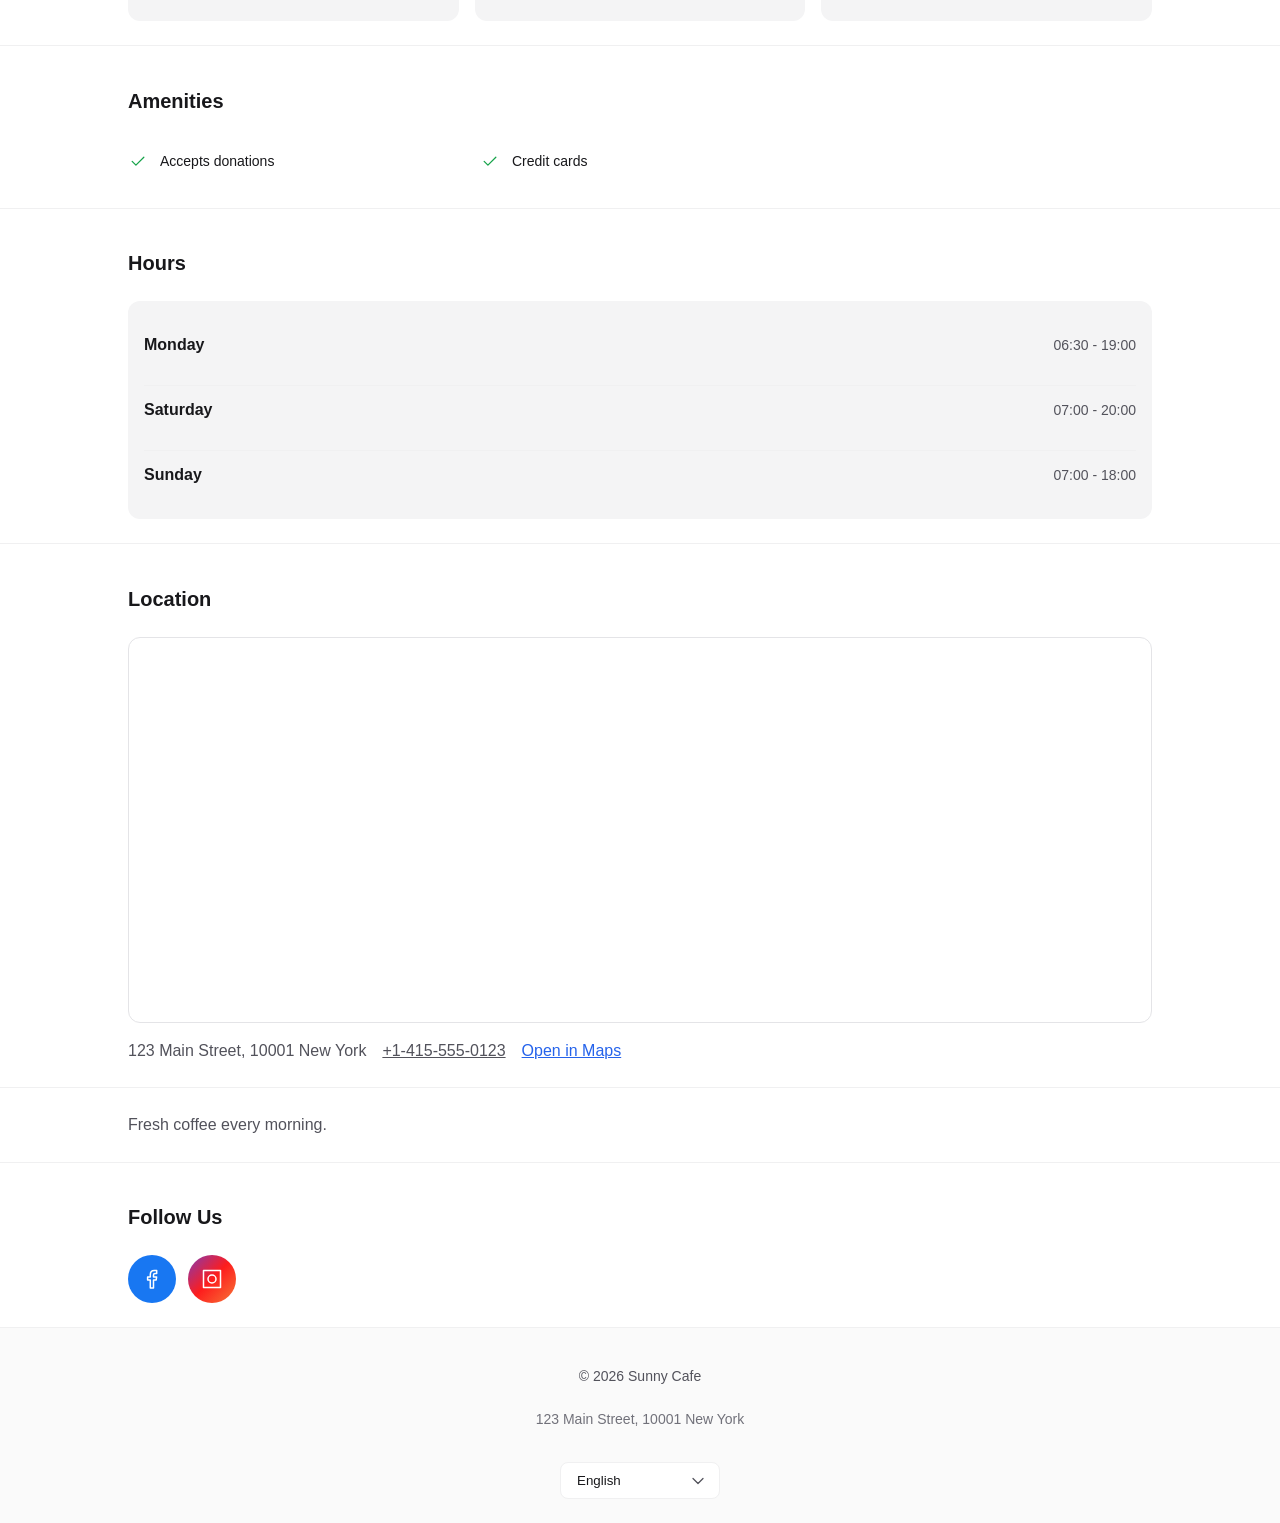
==== commit 30e437c9: "Export static site" ====
--- a/public/index.html
+++ b/public/index.html
@@ -1,4 +1,4 @@
 <!DOCTYPE html><html lang="en" data-theme="stone"> <head><meta charset="utf-8"><meta name="viewport" content="width=device-width, initial-scale=1"><title>Sunny Cafe</title><meta name="description" content="Your neighborhood specialty coffee shop in the heart of New York."><link rel="stylesheet" href="assets/sites.DzFiVFSM.css">
-<link rel="stylesheet" href="assets/_slug_.BtDzkIYf.css"></head> <body> <a class="wm-site-skip-link" href="#main">Skip to content</a> <!-- AC-1: cada bloque solo se renderiza con su toggle en true --> <header class="wm-nav"> <div class="wm-container wm-site-nav__inner"> <a class="wm-site-nav__brand" href="#main"> <span class="wm-nav__logo"> <img src="https://cdn.mylocalbusiness.io/assets/default/placeholder/sunny-cafe-logo.png" alt="" width="56" height="56"> </span> <span class="wm-site-nav__name">Sunny Cafe</span> </a>   <nav class="wm-site-nav__links" aria-label="Sections"> <a class="wm-site-nav__link" href="#services">Services</a><a class="wm-site-nav__link" href="#amenities">Amenities</a><a class="wm-site-nav__link" href="#hours">Hours</a><a class="wm-site-nav__link" href="#location">Location</a><a class="wm-site-nav__link" href="#contact">Contact</a> </nav> <details class="wm-site-menu"> <summary class="wm-nav__toggle" aria-label="Open navigation menu"> <svg class="wm-icon" viewBox="0 0 24 24" fill="none" stroke="currentColor" stroke-width="1.5" aria-hidden="true"> <path d="M3 6h18M3 12h18M3 18h18" stroke-linecap="round"></path> </svg> </summary> <nav class="wm-site-menu__panel" aria-label="Sections"> <a class="wm-site-nav__link" href="#services">Services</a><a class="wm-site-nav__link" href="#amenities">Amenities</a><a class="wm-site-nav__link" href="#hours">Hours</a><a class="wm-site-nav__link" href="#location">Location</a><a class="wm-site-nav__link" href="#contact">Contact</a> </nav> </details>  </div> </header> <main id="main" tabindex="-1">  <section id="top" class="wm-site-hero" aria-labelledby="hero-title">  <img class="wm-hero-cover wm-site-hero__cover" src="https://cdn.mylocalbusiness.io/assets/default/placeholder/sunny-cafe-logo.png" alt="" fetchpriority="high" decoding="async"> <div class="wm-hero-scrim wm-site-hero__layer" aria-hidden="true"></div> <div class="wm-hero-scrim-gradient wm-site-hero__layer" aria-hidden="true"></div> <div class="wm-container wm-site-hero__content"> <h1 id="hero-title" class="wm-hero-title wm-site-hero__title">Sunny Cafe</h1> <p class="wm-hero-subtitle wm-site-hero__subtitle">Coffee Shop</p>  <p class="wm-hero-subtitle wm-site-hero__meta"> <span>123 Main Street, 10001 New York</span> <a href="tel:+1-415-555-0123">+1-415-555-0123</a> </p> <p class="wm-hero-description wm-site-hero__description">Your neighborhood specialty coffee shop in the heart of New York.</p> </div> </section>    <section class="wm-site-section" aria-label="Quick actions"> <div class="wm-container"> <div class="wm-site-actions"> <div class="wm-action"> <a class="wm-action__button wm-action__button--primary" href="https://www.google.com/maps/search/?api=1&query=123%20Main%20Street%2C%2010001%20New%20York" target="_blank" rel="noopener noreferrer" aria-label="Directions to Sunny Cafe"> <svg class="wm-action__icon" viewBox="0 0 24 24" fill="none" stroke="currentColor" stroke-width="1.5" aria-hidden="true"> <path d="M12 21s7-5.5 7-11a7 7 0 10-14 0c0 5.5 7 11 7 11z" stroke-linejoin="round"></path> <circle cx="12" cy="10" r="2.5"></circle> </svg> </a> <span class="wm-action__label">Directions</span> </div> <div class="wm-action"> <a class="wm-action__button wm-action__button--secondary" href="tel:+1-415-555-0123" aria-label="Call Sunny Cafe"> <svg class="wm-action__icon" viewBox="0 0 24 24" fill="none" stroke="currentColor" stroke-width="1.5" aria-hidden="true"> <path d="M5 4h3l2 5-2 1.5a11 11 0 005.5 5.5L15 14l5 2v3a1 1 0 01-1.1 1A16 16 0 014 5.1 1 1 0 015 4z" stroke-linejoin="round"></path> </svg> </a> <span class="wm-action__label">Call</span> </div> <div class="wm-action"> <a class="wm-action__button wm-action__button--tertiary" href="https://wa.me/1234567890" target="_blank" rel="noopener noreferrer" aria-label="Message Sunny Cafe on WhatsApp"> <svg class="wm-action__icon" viewBox="0 0 24 24" fill="currentColor" aria-hidden="true"> <path d="M12 2a10 10 0 00-8.6 15.1L2 22l5-1.3A10 10 0 1012 2zm0 2a8 8 0 015.7 12.3l-.3.4.2 1.4-1.7-.9-.4.2A8 8 0 114.7 13l-.3-.4-1.4-.2.9-1.4-.2-.4A8 8 0 0112 4z"></path> </svg> </a> <span class="wm-action__label">WhatsApp</span> </div> </div> <div class="wm-site-actions__book"> <a class="wm-book" href="https://example.com/book" target="_blank" rel="noopener noreferrer"> <svg class="wm-book__icon" viewBox="0 0 24 24" fill="none" stroke="currentColor" stroke-width="1.5" aria-hidden="true"> <rect x="3" y="5" width="18" height="16" rx="2"></rect> <path d="M3 10h18M8 3v4M16 3v4" stroke-linecap="round"></path> </svg>
+<link rel="stylesheet" href="assets/_slug_.BtDzkIYf.css"></head> <body> <a class="wm-site-skip-link" href="#main">Skip to content</a> <!-- AC-1: cada bloque solo se renderiza con su toggle en true --> <header class="wm-nav"> <div class="wm-container wm-site-nav__inner"> <a class="wm-site-nav__brand" href="#main"> <span class="wm-nav__logo"> <img src="https://cdn.mylocalbusiness.io/assets/default/placeholder/sunny-cafe-logo.png" alt="" width="56" height="56"> </span> <span class="wm-site-nav__name">Sunny Cafe</span> </a>   <nav class="wm-site-nav__links" aria-label="Sections"> <a class="wm-site-nav__link" href="#services">Services</a><a class="wm-site-nav__link" href="#gallery">Gallery</a><a class="wm-site-nav__link" href="#amenities">Amenities</a><a class="wm-site-nav__link" href="#hours">Hours</a><a class="wm-site-nav__link" href="#location">Location</a><a class="wm-site-nav__link" href="#contact">Contact</a> </nav> <details class="wm-site-menu"> <summary class="wm-nav__toggle" aria-label="Open navigation menu"> <svg class="wm-icon" viewBox="0 0 24 24" fill="none" stroke="currentColor" stroke-width="1.5" aria-hidden="true"> <path d="M3 6h18M3 12h18M3 18h18" stroke-linecap="round"></path> </svg> </summary> <nav class="wm-site-menu__panel" aria-label="Sections"> <a class="wm-site-nav__link" href="#services">Services</a><a class="wm-site-nav__link" href="#gallery">Gallery</a><a class="wm-site-nav__link" href="#amenities">Amenities</a><a class="wm-site-nav__link" href="#hours">Hours</a><a class="wm-site-nav__link" href="#location">Location</a><a class="wm-site-nav__link" href="#contact">Contact</a> </nav> </details>  </div> </header> <main id="main" tabindex="-1">  <section id="top" class="wm-site-hero" aria-labelledby="hero-title">  <img class="wm-hero-cover wm-site-hero__cover" src="https://cdn.mylocalbusiness.io/assets/default/placeholder/sunny-cafe-logo.png" alt="" fetchpriority="high" decoding="async"> <div class="wm-hero-scrim wm-site-hero__layer" aria-hidden="true"></div> <div class="wm-hero-scrim-gradient wm-site-hero__layer" aria-hidden="true"></div> <div class="wm-container wm-site-hero__content"> <h1 id="hero-title" class="wm-hero-title wm-site-hero__title">Sunny Cafe</h1> <p class="wm-hero-subtitle wm-site-hero__subtitle">Coffee Shop</p>  <p class="wm-hero-subtitle wm-site-hero__meta"> <span>123 Main Street, 10001 New York</span> <a href="tel:+1-415-555-0123">+1-415-555-0123</a> </p> <p class="wm-hero-description wm-site-hero__description">Your neighborhood specialty coffee shop in the heart of New York.</p> </div> </section>    <section class="wm-site-section" aria-label="Quick actions"> <div class="wm-container"> <div class="wm-site-actions"> <div class="wm-action"> <a class="wm-action__button wm-action__button--primary" href="https://www.google.com/maps/search/?api=1&query=123%20Main%20Street%2C%2010001%20New%20York" target="_blank" rel="noopener noreferrer" aria-label="Directions to Sunny Cafe"> <svg class="wm-action__icon" viewBox="0 0 24 24" fill="none" stroke="currentColor" stroke-width="1.5" aria-hidden="true"> <path d="M12 21s7-5.5 7-11a7 7 0 10-14 0c0 5.5 7 11 7 11z" stroke-linejoin="round"></path> <circle cx="12" cy="10" r="2.5"></circle> </svg> </a> <span class="wm-action__label">Directions</span> </div> <div class="wm-action"> <a class="wm-action__button wm-action__button--secondary" href="tel:+1-415-555-0123" aria-label="Call Sunny Cafe"> <svg class="wm-action__icon" viewBox="0 0 24 24" fill="none" stroke="currentColor" stroke-width="1.5" aria-hidden="true"> <path d="M5 4h3l2 5-2 1.5a11 11 0 005.5 5.5L15 14l5 2v3a1 1 0 01-1.1 1A16 16 0 014 5.1 1 1 0 015 4z" stroke-linejoin="round"></path> </svg> </a> <span class="wm-action__label">Call</span> </div> <div class="wm-action"> <a class="wm-action__button wm-action__button--tertiary" href="https://wa.me/1234567890" target="_blank" rel="noopener noreferrer" aria-label="Message Sunny Cafe on WhatsApp"> <svg class="wm-action__icon" viewBox="0 0 24 24" fill="currentColor" aria-hidden="true"> <path d="M12 2a10 10 0 00-8.6 15.1L2 22l5-1.3A10 10 0 1012 2zm0 2a8 8 0 015.7 12.3l-.3.4.2 1.4-1.7-.9-.4.2A8 8 0 114.7 13l-.3-.4-1.4-.2.9-1.4-.2-.4A8 8 0 0112 4z"></path> </svg> </a> <span class="wm-action__label">WhatsApp</span> </div> </div> <div class="wm-site-actions__book"> <a class="wm-book" href="https://example.com/book" target="_blank" rel="noopener noreferrer"> <svg class="wm-book__icon" viewBox="0 0 24 24" fill="none" stroke="currentColor" stroke-width="1.5" aria-hidden="true"> <rect x="3" y="5" width="18" height="16" rx="2"></rect> <path d="M3 10h18M8 3v4M16 3v4" stroke-linecap="round"></path> </svg>
 Book
-</a> </div> </div> </section>    <section id="services" class="wm-site-section" aria-labelledby="services-title"> <div class="wm-container"> <h2 id="services-title" class="wm-section-title">Services</h2> <ul class="wm-site-list wm-site-grid"> <li> <article class="wm-service-card"> <h3 class="wm-service-card__title">Morning Brunch</h3> <p class="wm-service-card__description">Pastries and premium coffee.</p> <p class="wm-service-card__price">15.00</p> </article> </li><li> <article class="wm-service-card"> <h3 class="wm-service-card__title">Breakfast Buffet</h3> <p class="wm-service-card__description">All-you-can-eat breakfast.</p> <p class="wm-service-card__price">25.00</p> </article> </li><li> <article class="wm-service-card"> <h3 class="wm-service-card__title">Afternoon Tea</h3> <p class="wm-service-card__description">Fine teas and treats.</p> <p class="wm-service-card__price">12.00</p> </article> </li> </ul> </div> </section>  <section id="amenities" class="wm-site-section" aria-labelledby="amenities-title"> <div class="wm-container"> <h2 id="amenities-title" class="wm-section-title">Amenities</h2> <ul class="wm-site-list wm-site-attributes"> <li class="wm-attribute"> <svg class="wm-attribute__icon" viewBox="0 0 24 24" fill="none" stroke="currentColor" stroke-width="1.5" aria-hidden="true"> <path d="M5 12.5l4.5 4.5L19 7.5" stroke-linecap="round" stroke-linejoin="round"></path> </svg> <span class="wm-attribute__label">Accepts donations</span> </li><li class="wm-attribute"> <svg class="wm-attribute__icon" viewBox="0 0 24 24" fill="none" stroke="currentColor" stroke-width="1.5" aria-hidden="true"> <path d="M5 12.5l4.5 4.5L19 7.5" stroke-linecap="round" stroke-linejoin="round"></path> </svg> <span class="wm-attribute__label">Credit cards</span> </li> </ul> </div> </section>  <section id="hours" class="wm-site-section" aria-labelledby="hours-title"> <div class="wm-container"> <h2 id="hours-title" class="wm-section-title">Hours</h2> <div class="wm-hours"> <p class="wm-hours__row"> <span class="wm-hours__day">Monday</span> <span class="wm-hours__time">06:30 - 19:00</span> </p><p class="wm-hours__row"> <span class="wm-hours__day">Saturday</span> <span class="wm-hours__time">07:00 - 20:00</span> </p><p class="wm-hours__row"> <span class="wm-hours__day">Sunday</span> <span class="wm-hours__time">07:00 - 18:00</span> </p> </div> </div> </section>      <section id="location" class="wm-site-section" aria-labelledby="location-title"> <div class="wm-container"> <h2 id="location-title" class="wm-section-title">Location</h2> <div class="wm-card wm-map wm-site-map-frame"> <iframe title="Map of Sunny Cafe" src="https://www.google.com/maps?q=123%20Main%20Street%2C%2010001%20New%20York&output=embed" loading="lazy" referrerpolicy="no-referrer-when-downgrade"></iframe> </div> <p class="wm-site-map__meta wm-text-secondary"> <span>123 Main Street, 10001 New York</span> <a href="tel:+1-415-555-0123" class="wm-text-secondary">+1-415-555-0123</a> <a href="https://www.google.com/maps/search/?api=1&query=123%20Main%20Street%2C%2010001%20New%20York" target="_blank" rel="noopener noreferrer">Open in Maps</a> </p> </div> </section>    <section class="wm-site-section" aria-label="About"> <div class="wm-container"> <div class="wm-site-prose"><p>Fresh coffee every morning.</p></div> </div> </section>  <section id="contact" class="wm-site-section" aria-labelledby="contact-title"> <div class="wm-container"> <h2 id="contact-title" class="wm-section-title">Follow Us</h2> <ul class="wm-site-list wm-site-socials"> <li> <a class="wm-social-link wm-social-link--facebook" href="https://www.facebook.com/" target="_blank" rel="noopener noreferrer" aria-label="Sunny Cafe on Facebook"> <svg class="wm-social-link__icon" viewBox="0 0 24 24" fill="none" stroke="currentColor" stroke-width="1.5" aria-hidden="true"> <path d="M13.5 21v-8h2.7l.4-3.1h-3.1V7.9c0-.9.25-1.5 1.55-1.5H16.7V3.6A22 22 0 0014.3 3.5c-2.4 0-4 1.45-4 4.1V9.9H7.6V13h2.7v8h3.2z" stroke-linecap="round" stroke-linejoin="round"></path> </svg> </a> </li><li> <a class="wm-social-link wm-social-link--instagram" href="https://www.instagram.com/" target="_blank" rel="noopener noreferrer" aria-label="Sunny Cafe on Instagram"> <svg class="wm-social-link__icon" viewBox="0 0 24 24" fill="none" stroke="currentColor" stroke-width="1.5" aria-hidden="true"> <path d="M3.5 3.5h17v17h-17z M12 8a4 4 0 100 8 4 4 0 000-8z" stroke-linecap="round" stroke-linejoin="round"></path> </svg> </a> </li> </ul> </div> </section> </main> <footer class="wm-footer"> <div class="wm-container wm-site-footer__inner"> <p class="wm-footer__copyright">© 2026 Sunny Cafe</p> <p class="wm-site-footer__meta wm-text-muted">123 Main Street, 10001 New York</p>  <div class="wm-footer__locale"> <label class="wm-select"> <span class="wm-visually-hidden">Site language</span> <select class="wm-select__control" aria-label="Site language"> <option value="en" selected>English</option> <option value="es">Espanol</option> </select> <span class="wm-select__chevron" aria-hidden="true"> <svg viewBox="0 0 24 24" fill="none" stroke="currentColor" stroke-width="1.5"> <path d="M6 9l6 6 6-6" stroke-linecap="round" stroke-linejoin="round"></path> </svg> </span> </label> </div> </div> </footer> </body></html>+</a> </div> </div> </section>  <section id="gallery" class="wm-site-section" aria-labelledby="gallery-title"> <div class="wm-container"> <h2 id="gallery-title" class="wm-section-title">Gallery</h2> <div class="wm-carousel"> <div class="wm-site-carousel__track" tabindex="0" role="group" aria-label="Sunny Cafe photo gallery"> <img class="wm-carousel__slide wm-site-carousel__slide" src="https://cdn.mylocalbusiness.io/assets/default/placeholder/sunny-cafe-logo.png" alt="Sunny Cafe 1" loading="lazy" decoding="async" width="960" height="640"> </div>  </div> </div> </section>  <section id="services" class="wm-site-section" aria-labelledby="services-title"> <div class="wm-container"> <h2 id="services-title" class="wm-section-title">Services</h2> <ul class="wm-site-list wm-site-grid"> <li> <article class="wm-service-card"> <h3 class="wm-service-card__title">Morning Brunch</h3> <p class="wm-service-card__description">Pastries and premium coffee.</p> <p class="wm-service-card__price">€15.00</p> </article> </li><li> <article class="wm-service-card"> <h3 class="wm-service-card__title">Breakfast Buffet</h3> <p class="wm-service-card__description">All-you-can-eat breakfast.</p> <p class="wm-service-card__price">€25.00</p> </article> </li><li> <article class="wm-service-card"> <h3 class="wm-service-card__title">Afternoon Tea</h3> <p class="wm-service-card__description">Fine teas and treats.</p> <p class="wm-service-card__price">€12.00</p> </article> </li> </ul> </div> </section>  <section id="amenities" class="wm-site-section" aria-labelledby="amenities-title"> <div class="wm-container"> <h2 id="amenities-title" class="wm-section-title">Amenities</h2> <ul class="wm-site-list wm-site-attributes"> <li class="wm-attribute"> <svg class="wm-attribute__icon" viewBox="0 0 24 24" fill="none" stroke="currentColor" stroke-width="1.5" aria-hidden="true"> <path d="M5 12.5l4.5 4.5L19 7.5" stroke-linecap="round" stroke-linejoin="round"></path> </svg> <span class="wm-attribute__label">Accepts donations</span> </li><li class="wm-attribute"> <svg class="wm-attribute__icon" viewBox="0 0 24 24" fill="none" stroke="currentColor" stroke-width="1.5" aria-hidden="true"> <path d="M5 12.5l4.5 4.5L19 7.5" stroke-linecap="round" stroke-linejoin="round"></path> </svg> <span class="wm-attribute__label">Credit cards</span> </li> </ul> </div> </section>  <section id="hours" class="wm-site-section" aria-labelledby="hours-title"> <div class="wm-container"> <h2 id="hours-title" class="wm-section-title">Hours</h2> <div class="wm-hours"> <p class="wm-hours__row"> <span class="wm-hours__day">Monday</span> <span class="wm-hours__time">06:30 - 19:00</span> </p><p class="wm-hours__row"> <span class="wm-hours__day">Saturday</span> <span class="wm-hours__time">07:00 - 20:00</span> </p><p class="wm-hours__row"> <span class="wm-hours__day">Sunday</span> <span class="wm-hours__time">07:00 - 18:00</span> </p> </div> </div> </section>      <section id="location" class="wm-site-section" aria-labelledby="location-title"> <div class="wm-container"> <h2 id="location-title" class="wm-section-title">Location</h2> <div class="wm-card wm-map wm-site-map-frame"> <iframe title="Map of Sunny Cafe" src="https://www.google.com/maps?q=123%20Main%20Street%2C%2010001%20New%20York&output=embed" loading="lazy" referrerpolicy="no-referrer-when-downgrade"></iframe> </div> <p class="wm-site-map__meta wm-text-secondary"> <span>123 Main Street, 10001 New York</span> <a href="tel:+1-415-555-0123" class="wm-text-secondary">+1-415-555-0123</a> <a href="https://www.google.com/maps/search/?api=1&query=123%20Main%20Street%2C%2010001%20New%20York" target="_blank" rel="noopener noreferrer">Open in Maps</a> </p> </div> </section>    <section class="wm-site-section" aria-label="About"> <div class="wm-container"> <div class="wm-site-prose"><p>Fresh coffee every morning.</p></div> </div> </section>  <section id="contact" class="wm-site-section" aria-labelledby="contact-title"> <div class="wm-container"> <h2 id="contact-title" class="wm-section-title">Follow Us</h2> <ul class="wm-site-list wm-site-socials"> <li> <a class="wm-social-link wm-social-link--facebook" href="https://www.facebook.com/" target="_blank" rel="noopener noreferrer" aria-label="Sunny Cafe on Facebook"> <svg class="wm-social-link__icon" viewBox="0 0 24 24" fill="none" stroke="currentColor" stroke-width="1.5" aria-hidden="true"> <path d="M13.5 21v-8h2.7l.4-3.1h-3.1V7.9c0-.9.25-1.5 1.55-1.5H16.7V3.6A22 22 0 0014.3 3.5c-2.4 0-4 1.45-4 4.1V9.9H7.6V13h2.7v8h3.2z" stroke-linecap="round" stroke-linejoin="round"></path> </svg> </a> </li><li> <a class="wm-social-link wm-social-link--instagram" href="https://www.instagram.com/" target="_blank" rel="noopener noreferrer" aria-label="Sunny Cafe on Instagram"> <svg class="wm-social-link__icon" viewBox="0 0 24 24" fill="none" stroke="currentColor" stroke-width="1.5" aria-hidden="true"> <path d="M3.5 3.5h17v17h-17z M12 8a4 4 0 100 8 4 4 0 000-8z" stroke-linecap="round" stroke-linejoin="round"></path> </svg> </a> </li> </ul> </div> </section> </main> <footer class="wm-footer"> <div class="wm-container wm-site-footer__inner"> <p class="wm-footer__copyright">© 2026 Sunny Cafe</p> <p class="wm-site-footer__meta wm-text-muted">123 Main Street, 10001 New York</p>  <div class="wm-footer__locale"> <label class="wm-select"> <span class="wm-visually-hidden">Site language</span> <select class="wm-select__control" aria-label="Site language"> <option value="en" selected>English</option> <option value="es">Español</option> </select> <span class="wm-select__chevron" aria-hidden="true"> <svg viewBox="0 0 24 24" fill="none" stroke="currentColor" stroke-width="1.5"> <path d="M6 9l6 6 6-6" stroke-linecap="round" stroke-linejoin="round"></path> </svg> </span> </label> </div> </div> </footer> </body></html>
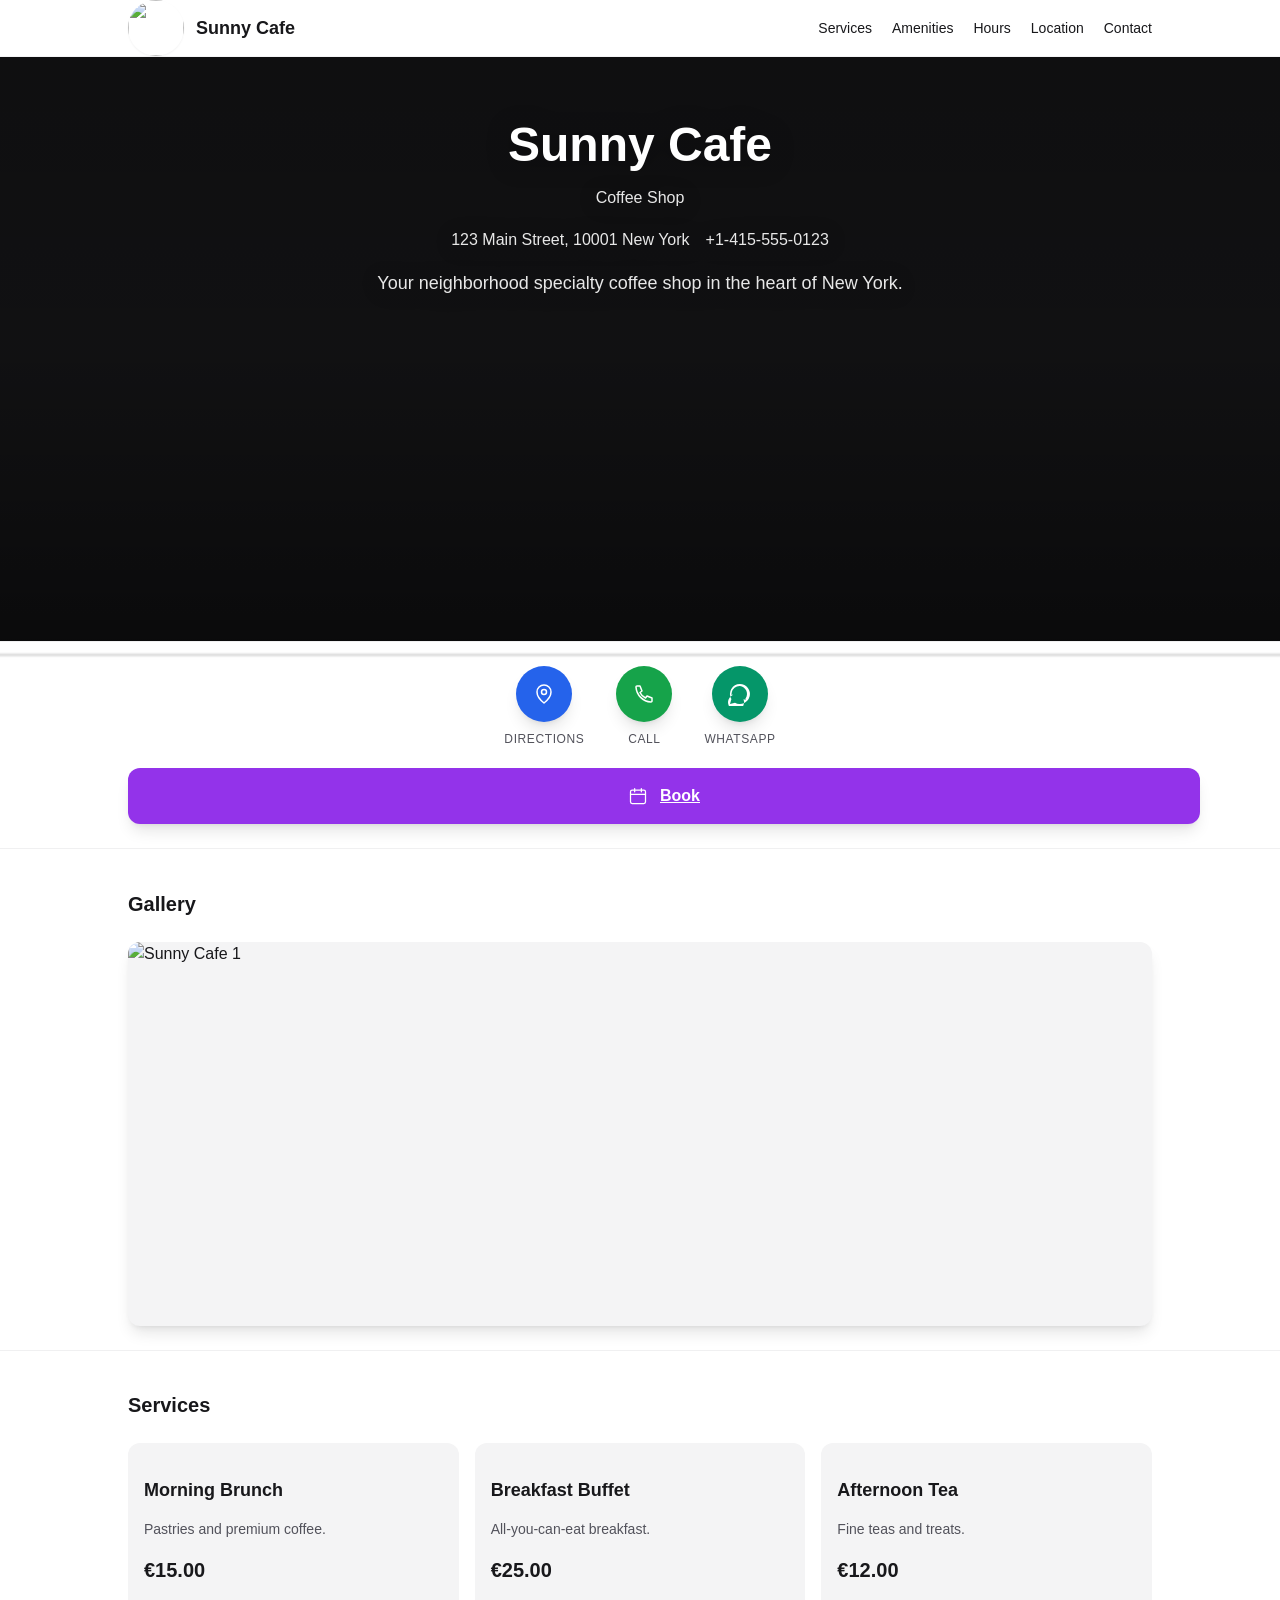
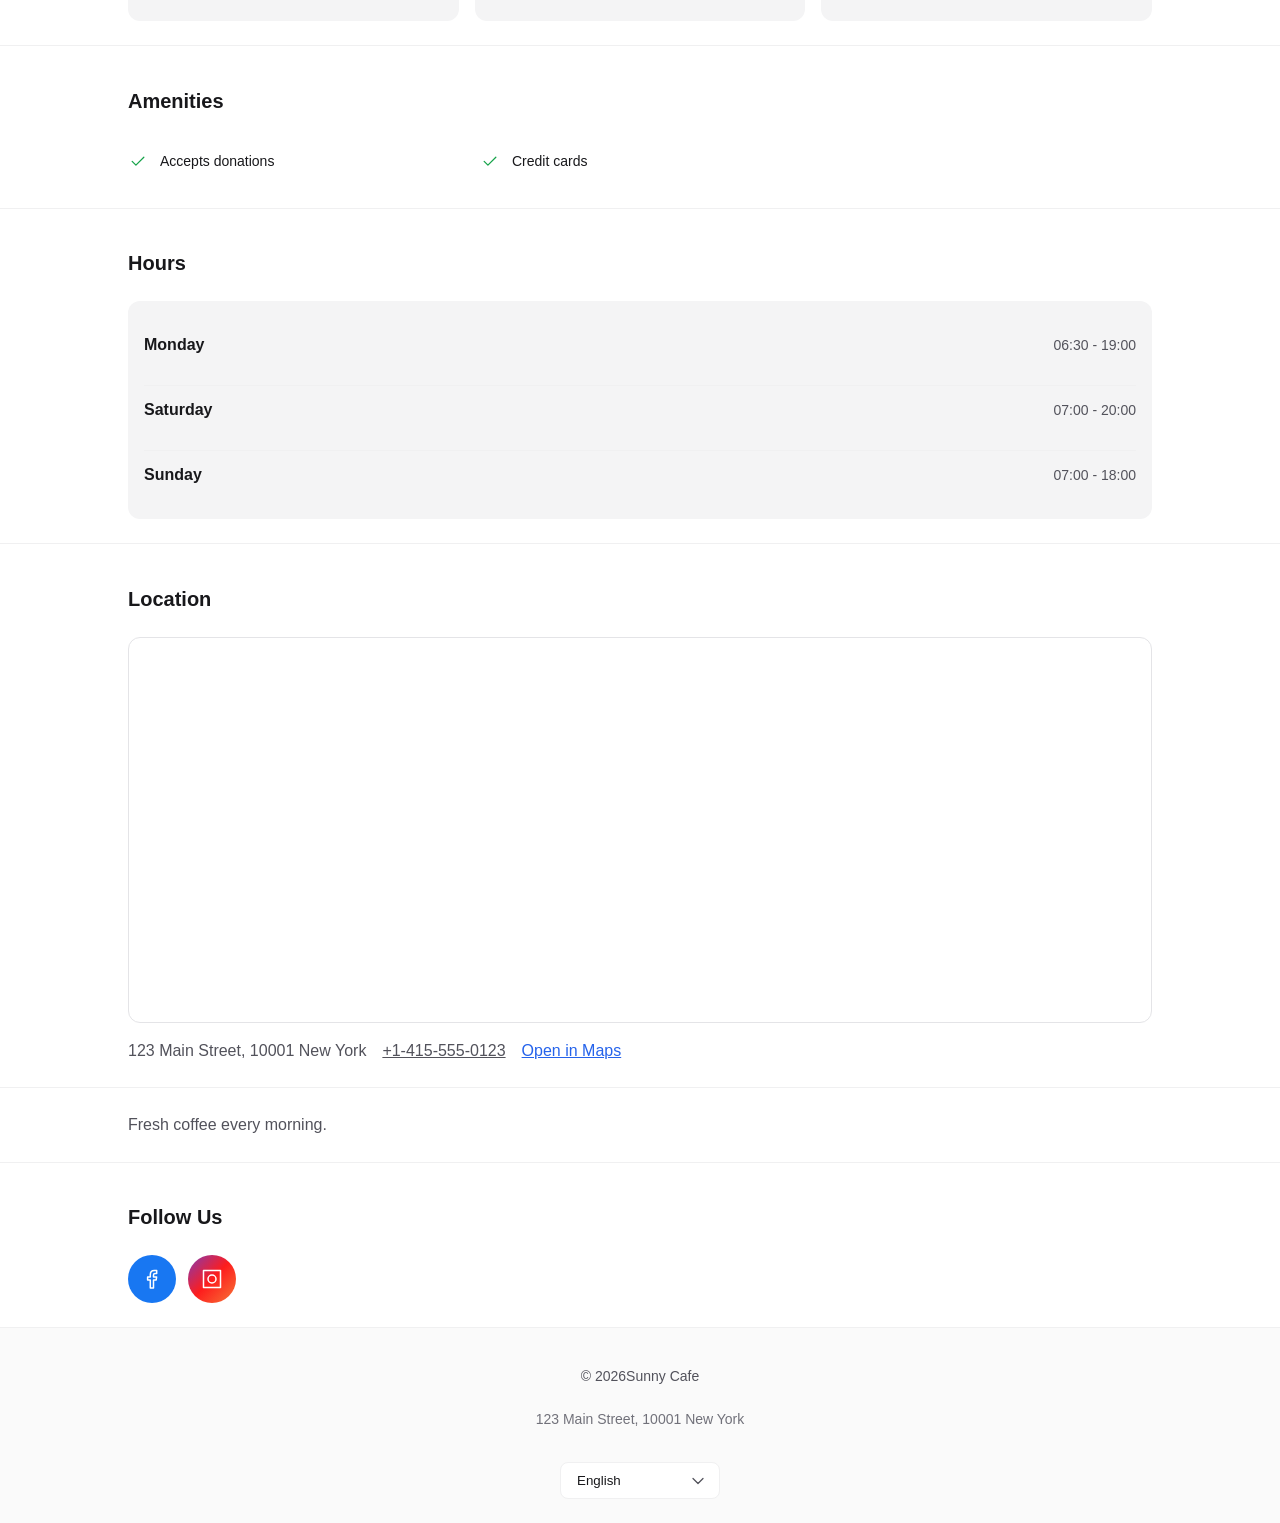
==== commit 21588bdd: "Export static site" ====
--- a/public/index.html
+++ b/public/index.html
@@ -1,4 +1,4 @@
-<!DOCTYPE html><html lang="en" data-theme="stone"> <head><meta charset="utf-8"><meta name="viewport" content="width=device-width, initial-scale=1"><title>Sunny Cafe</title><meta name="description" content="Your neighborhood specialty coffee shop in the heart of New York."><link rel="stylesheet" href="assets/sites.DzFiVFSM.css">
-<link rel="stylesheet" href="assets/_slug_.BtDzkIYf.css"></head> <body> <a class="wm-site-skip-link" href="#main">Skip to content</a> <!-- AC-1: cada bloque solo se renderiza con su toggle en true --> <header class="wm-nav"> <div class="wm-container wm-site-nav__inner"> <a class="wm-site-nav__brand" href="#main"> <span class="wm-nav__logo"> <img src="https://cdn.mylocalbusiness.io/assets/default/placeholder/sunny-cafe-logo.png" alt="" width="56" height="56"> </span> <span class="wm-site-nav__name">Sunny Cafe</span> </a>   <nav class="wm-site-nav__links" aria-label="Sections"> <a class="wm-site-nav__link" href="#services">Services</a><a class="wm-site-nav__link" href="#gallery">Gallery</a><a class="wm-site-nav__link" href="#amenities">Amenities</a><a class="wm-site-nav__link" href="#hours">Hours</a><a class="wm-site-nav__link" href="#location">Location</a><a class="wm-site-nav__link" href="#contact">Contact</a> </nav> <details class="wm-site-menu"> <summary class="wm-nav__toggle" aria-label="Open navigation menu"> <svg class="wm-icon" viewBox="0 0 24 24" fill="none" stroke="currentColor" stroke-width="1.5" aria-hidden="true"> <path d="M3 6h18M3 12h18M3 18h18" stroke-linecap="round"></path> </svg> </summary> <nav class="wm-site-menu__panel" aria-label="Sections"> <a class="wm-site-nav__link" href="#services">Services</a><a class="wm-site-nav__link" href="#gallery">Gallery</a><a class="wm-site-nav__link" href="#amenities">Amenities</a><a class="wm-site-nav__link" href="#hours">Hours</a><a class="wm-site-nav__link" href="#location">Location</a><a class="wm-site-nav__link" href="#contact">Contact</a> </nav> </details>  </div> </header> <main id="main" tabindex="-1">  <section id="top" class="wm-site-hero" aria-labelledby="hero-title">  <img class="wm-hero-cover wm-site-hero__cover" src="https://cdn.mylocalbusiness.io/assets/default/placeholder/sunny-cafe-logo.png" alt="" fetchpriority="high" decoding="async"> <div class="wm-hero-scrim wm-site-hero__layer" aria-hidden="true"></div> <div class="wm-hero-scrim-gradient wm-site-hero__layer" aria-hidden="true"></div> <div class="wm-container wm-site-hero__content"> <h1 id="hero-title" class="wm-hero-title wm-site-hero__title">Sunny Cafe</h1> <p class="wm-hero-subtitle wm-site-hero__subtitle">Coffee Shop</p>  <p class="wm-hero-subtitle wm-site-hero__meta"> <span>123 Main Street, 10001 New York</span> <a href="tel:+1-415-555-0123">+1-415-555-0123</a> </p> <p class="wm-hero-description wm-site-hero__description">Your neighborhood specialty coffee shop in the heart of New York.</p> </div> </section>    <section class="wm-site-section" aria-label="Quick actions"> <div class="wm-container"> <div class="wm-site-actions"> <div class="wm-action"> <a class="wm-action__button wm-action__button--primary" href="https://www.google.com/maps/search/?api=1&query=123%20Main%20Street%2C%2010001%20New%20York" target="_blank" rel="noopener noreferrer" aria-label="Directions to Sunny Cafe"> <svg class="wm-action__icon" viewBox="0 0 24 24" fill="none" stroke="currentColor" stroke-width="1.5" aria-hidden="true"> <path d="M12 21s7-5.5 7-11a7 7 0 10-14 0c0 5.5 7 11 7 11z" stroke-linejoin="round"></path> <circle cx="12" cy="10" r="2.5"></circle> </svg> </a> <span class="wm-action__label">Directions</span> </div> <div class="wm-action"> <a class="wm-action__button wm-action__button--secondary" href="tel:+1-415-555-0123" aria-label="Call Sunny Cafe"> <svg class="wm-action__icon" viewBox="0 0 24 24" fill="none" stroke="currentColor" stroke-width="1.5" aria-hidden="true"> <path d="M5 4h3l2 5-2 1.5a11 11 0 005.5 5.5L15 14l5 2v3a1 1 0 01-1.1 1A16 16 0 014 5.1 1 1 0 015 4z" stroke-linejoin="round"></path> </svg> </a> <span class="wm-action__label">Call</span> </div> <div class="wm-action"> <a class="wm-action__button wm-action__button--tertiary" href="https://wa.me/1234567890" target="_blank" rel="noopener noreferrer" aria-label="Message Sunny Cafe on WhatsApp"> <svg class="wm-action__icon" viewBox="0 0 24 24" fill="currentColor" aria-hidden="true"> <path d="M12 2a10 10 0 00-8.6 15.1L2 22l5-1.3A10 10 0 1012 2zm0 2a8 8 0 015.7 12.3l-.3.4.2 1.4-1.7-.9-.4.2A8 8 0 114.7 13l-.3-.4-1.4-.2.9-1.4-.2-.4A8 8 0 0112 4z"></path> </svg> </a> <span class="wm-action__label">WhatsApp</span> </div> </div> <div class="wm-site-actions__book"> <a class="wm-book" href="https://example.com/book" target="_blank" rel="noopener noreferrer"> <svg class="wm-book__icon" viewBox="0 0 24 24" fill="none" stroke="currentColor" stroke-width="1.5" aria-hidden="true"> <rect x="3" y="5" width="18" height="16" rx="2"></rect> <path d="M3 10h18M8 3v4M16 3v4" stroke-linecap="round"></path> </svg>
+<!DOCTYPE html><html lang="en" data-theme="stone"> <head><meta charset="utf-8"><meta name="viewport" content="width=device-width, initial-scale=1"><title>Sunny Cafe</title><meta name="description" content="Your neighborhood specialty coffee shop in the heart of New York."><link rel="stylesheet" href="assets/account.C6IRSSHu.css">
+<link rel="stylesheet" href="assets/preview.BtDzkIYf.css"></head> <body> <a class="wm-site-skip-link" href="#main">Skip to content</a><header class="wm-nav"><div class="wm-container wm-site-nav__inner"><a class="wm-site-nav__brand" href="#main"><span class="wm-nav__logo"><img src="https://cdn.mylocalbusiness.io/assets/default/placeholder/sunny-cafe-logo.png" alt="" width="56" height="56"></span><span class="wm-site-nav__name">Sunny Cafe</span></a><nav class="wm-site-nav__links" aria-label="Sections"><a class="wm-site-nav__link" href="#services">Services</a><a class="wm-site-nav__link" href="#amenities">Amenities</a><a class="wm-site-nav__link" href="#hours">Hours</a><a class="wm-site-nav__link" href="#location">Location</a><a class="wm-site-nav__link" href="#contact">Contact</a></nav><details class="wm-site-menu"><summary class="wm-nav__toggle" aria-label="Open navigation menu"><svg class="wm-icon" viewBox="0 0 24 24" fill="none" stroke="currentColor" stroke-width="1.5" aria-hidden="true"><path d="M3 6h18M3 12h18M3 18h18" stroke-linecap="round"></path></svg></summary><nav class="wm-site-menu__panel" aria-label="Sections"><a class="wm-site-nav__link" href="#services">Services</a><a class="wm-site-nav__link" href="#amenities">Amenities</a><a class="wm-site-nav__link" href="#hours">Hours</a><a class="wm-site-nav__link" href="#location">Location</a><a class="wm-site-nav__link" href="#contact">Contact</a></nav></details></div></header><main id="main" tabindex="-1"><section id="top" class="wm-site-hero" aria-labelledby="hero-title"><img class="wm-hero-cover wm-site-hero__cover" src="https://cdn.mylocalbusiness.io/assets/default/placeholder/sunny-cafe-logo.png" alt="" fetchpriority="high" decoding="async"><div class="wm-hero-scrim wm-site-hero__layer" aria-hidden="true"></div><div class="wm-hero-scrim-gradient wm-site-hero__layer" aria-hidden="true"></div><div class="wm-container wm-site-hero__content"><h1 id="hero-title" class="wm-hero-title wm-site-hero__title">Sunny Cafe</h1><p class="wm-hero-subtitle wm-site-hero__subtitle">Coffee Shop</p><p class="wm-hero-subtitle wm-site-hero__meta"><span>123 Main Street, 10001 New York</span><a href="tel:+1-415-555-0123">+1-415-555-0123</a></p><p class="wm-hero-description wm-site-hero__description">Your neighborhood specialty coffee shop in the heart of New York.</p></div></section><section class="wm-site-section" aria-label="Quick actions"><div class="wm-container"><div class="wm-site-actions"><div class="wm-action"><a class="wm-action__button wm-action__button--primary" href="https://www.google.com/maps/search/?api=1&query=123%20Main%20Street%2C%2010001%20New%20York" target="_blank" rel="noopener noreferrer" aria-label="Directions to Sunny Cafe"><svg class="wm-action__icon" viewBox="0 0 24 24" fill="none" stroke="currentColor" stroke-width="1.5" aria-hidden="true"><path d="M12 21s7-5.5 7-11a7 7 0 10-14 0c0 5.5 7 11 7 11z" stroke-linejoin="round"></path><circle cx="12" cy="10" r="2.5"></circle></svg></a><span class="wm-action__label">Directions</span></div><div class="wm-action"><a class="wm-action__button wm-action__button--secondary" href="tel:+1-415-555-0123" aria-label="Call Sunny Cafe"><svg class="wm-action__icon" viewBox="0 0 24 24" fill="none" stroke="currentColor" stroke-width="1.5" aria-hidden="true"><path d="M5 4h3l2 5-2 1.5a11 11 0 005.5 5.5L15 14l5 2v3a1 1 0 01-1.1 1A16 16 0 014 5.1 1 1 0 015 4z" stroke-linejoin="round"></path></svg></a><span class="wm-action__label">Call</span></div><div class="wm-action"><a class="wm-action__button wm-action__button--tertiary" href="https://wa.me/1234567890" target="_blank" rel="noopener noreferrer" aria-label="Message Sunny Cafe on WhatsApp"><svg class="wm-action__icon" viewBox="0 0 24 24" fill="currentColor" aria-hidden="true"><path d="M12 2a10 10 0 00-8.6 15.1L2 22l5-1.3A10 10 0 1012 2zm0 2a8 8 0 015.7 12.3l-.3.4.2 1.4-1.7-.9-.4.2A8 8 0 114.7 13l-.3-.4-1.4-.2.9-1.4-.2-.4A8 8 0 0112 4z"></path></svg></a><span class="wm-action__label">WhatsApp</span></div></div><div class="wm-site-actions__book"><a class="wm-book" href="https://example.com/book" target="_blank" rel="noopener noreferrer"><svg class="wm-book__icon" viewBox="0 0 24 24" fill="none" stroke="currentColor" stroke-width="1.5" aria-hidden="true"><rect x="3" y="5" width="18" height="16" rx="2"></rect><path d="M3 10h18M8 3v4M16 3v4" stroke-linecap="round"></path></svg>
 Book
-</a> </div> </div> </section>  <section id="gallery" class="wm-site-section" aria-labelledby="gallery-title"> <div class="wm-container"> <h2 id="gallery-title" class="wm-section-title">Gallery</h2> <div class="wm-carousel"> <div class="wm-site-carousel__track" tabindex="0" role="group" aria-label="Sunny Cafe photo gallery"> <img class="wm-carousel__slide wm-site-carousel__slide" src="https://cdn.mylocalbusiness.io/assets/default/placeholder/sunny-cafe-logo.png" alt="Sunny Cafe 1" loading="lazy" decoding="async" width="960" height="640"> </div>  </div> </div> </section>  <section id="services" class="wm-site-section" aria-labelledby="services-title"> <div class="wm-container"> <h2 id="services-title" class="wm-section-title">Services</h2> <ul class="wm-site-list wm-site-grid"> <li> <article class="wm-service-card"> <h3 class="wm-service-card__title">Morning Brunch</h3> <p class="wm-service-card__description">Pastries and premium coffee.</p> <p class="wm-service-card__price">€15.00</p> </article> </li><li> <article class="wm-service-card"> <h3 class="wm-service-card__title">Breakfast Buffet</h3> <p class="wm-service-card__description">All-you-can-eat breakfast.</p> <p class="wm-service-card__price">€25.00</p> </article> </li><li> <article class="wm-service-card"> <h3 class="wm-service-card__title">Afternoon Tea</h3> <p class="wm-service-card__description">Fine teas and treats.</p> <p class="wm-service-card__price">€12.00</p> </article> </li> </ul> </div> </section>  <section id="amenities" class="wm-site-section" aria-labelledby="amenities-title"> <div class="wm-container"> <h2 id="amenities-title" class="wm-section-title">Amenities</h2> <ul class="wm-site-list wm-site-attributes"> <li class="wm-attribute"> <svg class="wm-attribute__icon" viewBox="0 0 24 24" fill="none" stroke="currentColor" stroke-width="1.5" aria-hidden="true"> <path d="M5 12.5l4.5 4.5L19 7.5" stroke-linecap="round" stroke-linejoin="round"></path> </svg> <span class="wm-attribute__label">Accepts donations</span> </li><li class="wm-attribute"> <svg class="wm-attribute__icon" viewBox="0 0 24 24" fill="none" stroke="currentColor" stroke-width="1.5" aria-hidden="true"> <path d="M5 12.5l4.5 4.5L19 7.5" stroke-linecap="round" stroke-linejoin="round"></path> </svg> <span class="wm-attribute__label">Credit cards</span> </li> </ul> </div> </section>  <section id="hours" class="wm-site-section" aria-labelledby="hours-title"> <div class="wm-container"> <h2 id="hours-title" class="wm-section-title">Hours</h2> <div class="wm-hours"> <p class="wm-hours__row"> <span class="wm-hours__day">Monday</span> <span class="wm-hours__time">06:30 - 19:00</span> </p><p class="wm-hours__row"> <span class="wm-hours__day">Saturday</span> <span class="wm-hours__time">07:00 - 20:00</span> </p><p class="wm-hours__row"> <span class="wm-hours__day">Sunday</span> <span class="wm-hours__time">07:00 - 18:00</span> </p> </div> </div> </section>      <section id="location" class="wm-site-section" aria-labelledby="location-title"> <div class="wm-container"> <h2 id="location-title" class="wm-section-title">Location</h2> <div class="wm-card wm-map wm-site-map-frame"> <iframe title="Map of Sunny Cafe" src="https://www.google.com/maps?q=123%20Main%20Street%2C%2010001%20New%20York&output=embed" loading="lazy" referrerpolicy="no-referrer-when-downgrade"></iframe> </div> <p class="wm-site-map__meta wm-text-secondary"> <span>123 Main Street, 10001 New York</span> <a href="tel:+1-415-555-0123" class="wm-text-secondary">+1-415-555-0123</a> <a href="https://www.google.com/maps/search/?api=1&query=123%20Main%20Street%2C%2010001%20New%20York" target="_blank" rel="noopener noreferrer">Open in Maps</a> </p> </div> </section>    <section class="wm-site-section" aria-label="About"> <div class="wm-container"> <div class="wm-site-prose"><p>Fresh coffee every morning.</p></div> </div> </section>  <section id="contact" class="wm-site-section" aria-labelledby="contact-title"> <div class="wm-container"> <h2 id="contact-title" class="wm-section-title">Follow Us</h2> <ul class="wm-site-list wm-site-socials"> <li> <a class="wm-social-link wm-social-link--facebook" href="https://www.facebook.com/" target="_blank" rel="noopener noreferrer" aria-label="Sunny Cafe on Facebook"> <svg class="wm-social-link__icon" viewBox="0 0 24 24" fill="none" stroke="currentColor" stroke-width="1.5" aria-hidden="true"> <path d="M13.5 21v-8h2.7l.4-3.1h-3.1V7.9c0-.9.25-1.5 1.55-1.5H16.7V3.6A22 22 0 0014.3 3.5c-2.4 0-4 1.45-4 4.1V9.9H7.6V13h2.7v8h3.2z" stroke-linecap="round" stroke-linejoin="round"></path> </svg> </a> </li><li> <a class="wm-social-link wm-social-link--instagram" href="https://www.instagram.com/" target="_blank" rel="noopener noreferrer" aria-label="Sunny Cafe on Instagram"> <svg class="wm-social-link__icon" viewBox="0 0 24 24" fill="none" stroke="currentColor" stroke-width="1.5" aria-hidden="true"> <path d="M3.5 3.5h17v17h-17z M12 8a4 4 0 100 8 4 4 0 000-8z" stroke-linecap="round" stroke-linejoin="round"></path> </svg> </a> </li> </ul> </div> </section> </main> <footer class="wm-footer"> <div class="wm-container wm-site-footer__inner"> <p class="wm-footer__copyright">© 2026 Sunny Cafe</p> <p class="wm-site-footer__meta wm-text-muted">123 Main Street, 10001 New York</p>  <div class="wm-footer__locale"> <label class="wm-select"> <span class="wm-visually-hidden">Site language</span> <select class="wm-select__control" aria-label="Site language"> <option value="en" selected>English</option> <option value="es">Español</option> </select> <span class="wm-select__chevron" aria-hidden="true"> <svg viewBox="0 0 24 24" fill="none" stroke="currentColor" stroke-width="1.5"> <path d="M6 9l6 6 6-6" stroke-linecap="round" stroke-linejoin="round"></path> </svg> </span> </label> </div> </div> </footer> </body></html>+</a></div></div></section><section id="gallery" class="wm-site-section" aria-labelledby="gallery-title"><div class="wm-container"><h2 id="gallery-title" class="wm-section-title">Gallery</h2><div class="wm-carousel"><div class="wm-site-carousel__track" tabindex="0" role="group" aria-label="Sunny Cafe photo gallery"><img class="wm-carousel__slide wm-site-carousel__slide" src="https://cdn.mylocalbusiness.io/assets/default/placeholder/sunny-cafe-logo.png" alt="Sunny Cafe 1" loading="lazy" decoding="async" width="960" height="640"></div></div></div></section><section id="services" class="wm-site-section" aria-labelledby="services-title"><div class="wm-container"><h2 id="services-title" class="wm-section-title">Services</h2><ul class="wm-site-list wm-site-grid"><li><article class="wm-service-card"><h3 class="wm-service-card__title">Morning Brunch</h3><p class="wm-service-card__description">Pastries and premium coffee.</p><p class="wm-service-card__price">€15.00</p></article></li><li><article class="wm-service-card"><h3 class="wm-service-card__title">Breakfast Buffet</h3><p class="wm-service-card__description">All-you-can-eat breakfast.</p><p class="wm-service-card__price">€25.00</p></article></li><li><article class="wm-service-card"><h3 class="wm-service-card__title">Afternoon Tea</h3><p class="wm-service-card__description">Fine teas and treats.</p><p class="wm-service-card__price">€12.00</p></article></li></ul></div></section><section id="amenities" class="wm-site-section" aria-labelledby="amenities-title"><div class="wm-container"><h2 id="amenities-title" class="wm-section-title">Amenities</h2><ul class="wm-site-list wm-site-attributes"><li class="wm-attribute"><svg class="wm-attribute__icon" viewBox="0 0 24 24" fill="none" stroke="currentColor" stroke-width="1.5" aria-hidden="true"><path d="M5 12.5l4.5 4.5L19 7.5" stroke-linecap="round" stroke-linejoin="round"></path></svg><span class="wm-attribute__label">Accepts donations</span></li><li class="wm-attribute"><svg class="wm-attribute__icon" viewBox="0 0 24 24" fill="none" stroke="currentColor" stroke-width="1.5" aria-hidden="true"><path d="M5 12.5l4.5 4.5L19 7.5" stroke-linecap="round" stroke-linejoin="round"></path></svg><span class="wm-attribute__label">Credit cards</span></li></ul></div></section><section id="hours" class="wm-site-section" aria-labelledby="hours-title"><div class="wm-container"><h2 id="hours-title" class="wm-section-title">Hours</h2><div class="wm-hours"><p class="wm-hours__row"><span class="wm-hours__day">Monday</span><span class="wm-hours__time">06:30 - 19:00</span></p><p class="wm-hours__row"><span class="wm-hours__day">Saturday</span><span class="wm-hours__time">07:00 - 20:00</span></p><p class="wm-hours__row"><span class="wm-hours__day">Sunday</span><span class="wm-hours__time">07:00 - 18:00</span></p></div></div></section><section id="location" class="wm-site-section" aria-labelledby="location-title"><div class="wm-container"><h2 id="location-title" class="wm-section-title">Location</h2><div class="wm-card wm-map wm-site-map-frame"><iframe title="Map of Sunny Cafe" src="https://www.google.com/maps?q=123%20Main%20Street%2C%2010001%20New%20York&output=embed" loading="lazy" referrerpolicy="no-referrer-when-downgrade"></iframe></div><p class="wm-site-map__meta wm-text-secondary"><span>123 Main Street, 10001 New York</span><a href="tel:+1-415-555-0123" class="wm-text-secondary">+1-415-555-0123</a><a href="https://www.google.com/maps/search/?api=1&query=123%20Main%20Street%2C%2010001%20New%20York" target="_blank" rel="noopener noreferrer">Open in Maps</a></p></div></section><section class="wm-site-section" aria-label="About"><div class="wm-container"><div class="wm-site-prose"><p>Fresh coffee every morning.</p></div></div></section><section id="contact" class="wm-site-section" aria-labelledby="contact-title"><div class="wm-container"><h2 id="contact-title" class="wm-section-title">Follow Us</h2><ul class="wm-site-list wm-site-socials"><li><a class="wm-social-link wm-social-link--facebook" href="https://www.facebook.com/" target="_blank" rel="noopener noreferrer" aria-label="Sunny Cafe on Facebook"><svg class="wm-social-link__icon" viewBox="0 0 24 24" fill="none" stroke="currentColor" stroke-width="1.5" aria-hidden="true"><path d="M13.5 21v-8h2.7l.4-3.1h-3.1V7.9c0-.9.25-1.5 1.55-1.5H16.7V3.6A22 22 0 0014.3 3.5c-2.4 0-4 1.45-4 4.1V9.9H7.6V13h2.7v8h3.2z" stroke-linecap="round" stroke-linejoin="round"></path></svg></a></li><li><a class="wm-social-link wm-social-link--instagram" href="https://www.instagram.com/" target="_blank" rel="noopener noreferrer" aria-label="Sunny Cafe on Instagram"><svg class="wm-social-link__icon" viewBox="0 0 24 24" fill="none" stroke="currentColor" stroke-width="1.5" aria-hidden="true"><path d="M3.5 3.5h17v17h-17z M12 8a4 4 0 100 8 4 4 0 000-8z" stroke-linecap="round" stroke-linejoin="round"></path></svg></a></li></ul></div></section></main><footer class="wm-footer"><div class="wm-container wm-site-footer__inner"><p class="wm-footer__copyright">© 2026Sunny Cafe</p><p class="wm-site-footer__meta wm-text-muted">123 Main Street, 10001 New York</p><div class="wm-footer__locale"><label class="wm-select"><span class="wm-visually-hidden">Site language</span><select class="wm-select__control" aria-label="Site language"><option value="en" selected>English</option><option value="es">Español</option></select><span class="wm-select__chevron" aria-hidden="true"><svg viewBox="0 0 24 24" fill="none" stroke="currentColor" stroke-width="1.5"><path d="M6 9l6 6 6-6" stroke-linecap="round" stroke-linejoin="round"></path></svg></span></label></div></div></footer> </body></html>
--- a/public/assets/account.C6IRSSHu.css
+++ b/public/assets/account.C6IRSSHu.css
@@ -0,0 +1 @@
+:root{color-scheme:light;--wm-neutral-0: #ffffff;--wm-neutral-25: #fafafa;--wm-neutral-50: #f4f4f5;--wm-neutral-75: #f0f0f1;--wm-neutral-100: #e4e4e7;--wm-neutral-200: #d4d4d8;--wm-neutral-300: #a1a1aa;--wm-neutral-400: #71717a;--wm-neutral-500: #52525b;--wm-neutral-600: #3f3f46;--wm-neutral-700: #27272a;--wm-neutral-800: #18181b;--wm-blue-600: #2563eb;--wm-blue-700: #1d4ed8;--wm-green-50: #f0fdf4;--wm-green-200: #bbf7d0;--wm-green-400: #28c840;--wm-green-600: #16a34a;--wm-green-700: #15803d;--wm-green-800: #166534;--wm-emerald-600: #059669;--wm-emerald-700: #047857;--wm-purple-600: #9333ea;--wm-purple-700: #7e22ce;--wm-amber-100: #fef3c7;--wm-amber-200: #fde68a;--wm-amber-400: #febc2e;--wm-amber-600: #b45309;--wm-amber-800: #78350f;--wm-red-50: #fef2f2;--wm-red-100: #fee2e2;--wm-red-200: #fecaca;--wm-red-400: #ff5f57;--wm-red-500: #ef4444;--wm-red-700: #b91c1c;--wm-red-800: #991b1b;--wm-alpha-black-20: rgb(0 0 0 / 20%);--wm-alpha-black-30: rgb(0 0 0 / 30%);--wm-alpha-black-40: rgb(0 0 0 / 40%);--wm-alpha-black-45: rgb(0 0 0 / 45%);--wm-alpha-black-50: rgb(0 0 0 / 50%);--wm-alpha-black-60: rgb(0 0 0 / 60%);--wm-alpha-white-10: rgb(255 255 255 / 10%);--wm-alpha-white-50: rgb(255 255 255 / 50%);--wm-alpha-white-70: rgb(255 255 255 / 70%);--wm-alpha-white-90: rgb(255 255 255 / 90%);--wm-social-facebook: #1877f2;--wm-social-facebook-hover: #0c63d4;--wm-social-youtube: #ff0000;--wm-social-youtube-hover: #cc0000;--wm-social-tiktok: #0b0b0b;--wm-social-tiktok-hover: #000000;--wm-social-linkedin: #0077b5;--wm-social-linkedin-hover: #005983;--wm-social-whatsapp: #25d366;--wm-font-sans: "Inter", -apple-system, BlinkMacSystemFont, "Segoe UI", Roboto, sans-serif;--wm-font-weight-regular: 400;--wm-font-weight-medium: 500;--wm-font-weight-semibold: 600;--wm-font-weight-bold: 700;--wm-font-size-xs: .75rem;--wm-font-size-sm: .875rem;--wm-font-size-base: 1rem;--wm-font-size-lg: 1.125rem;--wm-font-size-xl: 1.25rem;--wm-font-size-3xl: 1.875rem;--wm-font-size-4xl: 2.25rem;--wm-font-size-5xl: 3rem;--wm-line-height-tight: 1.25;--wm-line-height-normal: 1.5;--wm-line-height-relaxed: 1.625;--wm-letter-spacing-wide: .05em;--wm-space-1: .25rem;--wm-space-2: .5rem;--wm-space-3: .75rem;--wm-space-4: 1rem;--wm-space-5: 1.25rem;--wm-space-6: 1.5rem;--wm-space-8: 2rem;--wm-space-10: 2.5rem;--wm-space-16: 4rem;--wm-space-20: 5rem;--wm-radius-sm: .5rem;--wm-radius-md: .75rem;--wm-radius-full: 9999px;--wm-shadow-sm: 0 1px 2px 0 rgb(0 0 0 / 5%);--wm-shadow-md: 0 4px 6px -1px rgb(0 0 0 / 10%), 0 2px 4px -2px rgb(0 0 0 / 10%);--wm-shadow-lg: 0 10px 15px -3px rgb(0 0 0 / 10%), 0 4px 6px -4px rgb(0 0 0 / 10%);--wm-duration-fast: .15s;--wm-duration-base: .2s;--wm-duration-slow: .3s;--wm-duration-spin: .8s;--wm-duration-reveal: .7s;--wm-ease-standard: cubic-bezier(.4, 0, .2, 1);--wm-ease-reveal: cubic-bezier(0, 0, .2, 1);--wm-scale-hover: 1.1;--wm-scale-active: .95;--wm-container-max-width: 64rem;--wm-container-padding-inline: 1.5rem;--wm-container-padding-block: 0px;--wm-hero-text-max-width: 48rem;--wm-hero-copy-max-width: 42rem;--wm-action-button-size: 3.5rem;--wm-icon-sm: 1.25rem;--wm-icon-md: 1.5rem;--wm-icon-xs: 1rem;--wm-carousel-height: 24rem;--wm-map-height: 24rem;--wm-logo-size: 3.5rem;--wm-social-link-size: 3rem;--wm-carousel-control-size: 2.5rem;--wm-select-min-width: 160px;--wm-icon-button-size: 2.25rem;--wm-browser-dot-size: .75rem;--wm-browser-dot-gap: .5rem;--wm-browser-toolbar-height: 2.5rem;--wm-browser-radius: var(--wm-radius-md);--wm-preview-viewport-height: 32rem;--wm-preview-viewport-min-width: 20rem;--wm-spinner-size: 1.75rem;--wm-spinner-border-width: 2px;--wm-toggle-compact-track-width: 2rem;--wm-toggle-compact-track-height: 1.125rem;--wm-toggle-compact-thumb-size: .875rem;--wm-toggle-compact-travel: 1.125rem;--wm-creator-panel-ratio: 2;--wm-creator-preview-ratio: 3;--wm-creator-gap: var(--wm-space-6);--wm-creator-stack-breakpoint: 1024px;--wm-creator-viewport-height: 100dvh;--wm-z-base: 0;--wm-z-raised: 10;--wm-z-nav: 50;--wm-z-overlay: 9999;--wm-focus-ring-width: 2px;--wm-focus-ring-color: rgb(37 99 235 / 50%);--wm-focus-ring-offset: 0}[data-theme=stone]{--wm-bg-page: var(--wm-neutral-0);--wm-bg-surface: var(--wm-neutral-25);--wm-bg-surface-alt: var(--wm-neutral-50);--wm-bg-card: var(--wm-neutral-0);--wm-bg-hero: var(--wm-neutral-700);--wm-bg-overlay: var(--wm-alpha-black-40);--wm-bg-input: var(--wm-neutral-0);--wm-text-primary: var(--wm-neutral-800);--wm-text-secondary: var(--wm-neutral-500);--wm-text-muted: var(--wm-neutral-400);--wm-text-disabled: var(--wm-neutral-300);--wm-text-inverse: var(--wm-neutral-0);--wm-text-inverse-muted: var(--wm-alpha-white-90);--wm-text-inverse-dimmed: var(--wm-alpha-white-50);--wm-border-light: var(--wm-neutral-75);--wm-border-default: var(--wm-neutral-100);--wm-border-medium: var(--wm-neutral-200);--wm-border-strong: var(--wm-neutral-200);--wm-btn-primary-bg: var(--wm-blue-600);--wm-btn-primary-hover: var(--wm-blue-700);--wm-btn-secondary-bg: var(--wm-green-600);--wm-btn-secondary-hover: var(--wm-green-700);--wm-btn-tertiary-bg: var(--wm-emerald-600);--wm-btn-tertiary-hover: var(--wm-emerald-700);--wm-btn-quaternary-bg: var(--wm-purple-600);--wm-btn-quaternary-hover: var(--wm-purple-700);--wm-btn-fg: var(--wm-text-inverse);--wm-success-text: var(--wm-green-600);--wm-success-icon: var(--wm-green-600);--wm-success-bg: var(--wm-green-50);--wm-success-border: var(--wm-green-200);--wm-success-text-primary: var(--wm-green-800);--wm-success-text-secondary: var(--wm-green-700);--wm-warning-bg: var(--wm-amber-100);--wm-warning-border: var(--wm-amber-200);--wm-warning-text-primary: var(--wm-amber-800);--wm-warning-text-secondary: var(--wm-amber-600);--wm-danger-bg: var(--wm-red-50);--wm-danger-hover: var(--wm-red-100);--wm-danger-text: var(--wm-red-800);--wm-danger-border: var(--wm-red-200);--wm-error-bg: var(--wm-red-50);--wm-error-border: var(--wm-red-500);--wm-error-text: var(--wm-red-700);--wm-nav-bg: var(--wm-neutral-0);--wm-nav-border: var(--wm-neutral-50);--wm-nav-text: var(--wm-neutral-800);--wm-nav-hover: var(--wm-neutral-25);--wm-menu-overlay: var(--wm-alpha-black-40);--wm-social-fallback-bg: var(--wm-neutral-600);--wm-social-fallback-hover: var(--wm-neutral-800);--wm-window-dot-red: var(--wm-red-400);--wm-window-dot-amber: var(--wm-amber-400);--wm-window-dot-green: var(--wm-green-400);--wm-frame-bg: var(--wm-neutral-50);--wm-frame-border: var(--wm-border-default);--wm-frame-title-text: var(--wm-text-muted);--wm-preview-bg: var(--wm-bg-page);--wm-panel-bg: var(--wm-bg-page);--wm-panel-border: var(--wm-border-default)}body{font-family:var(--wm-font-sans);-webkit-font-smoothing:antialiased;-moz-osx-font-smoothing:grayscale}:focus-visible{outline:var(--wm-focus-ring-width) solid var(--wm-focus-ring-color);outline-offset:var(--wm-focus-ring-offset)}@media (prefers-reduced-motion: reduce){*,*:before,*:after{animation-duration:.01ms!important;animation-iteration-count:1!important;transition-duration:.01ms!important;scroll-behavior:auto!important}}.wm-container{width:100%;max-width:var(--wm-container-max-width);margin-inline:auto;padding:var(--wm-container-padding-block) var(--wm-container-padding-inline)}.wm-section-title{margin-bottom:var(--wm-space-6);color:var(--wm-text-primary);font-size:var(--wm-font-size-xl);font-weight:var(--wm-font-weight-bold);line-height:1.75rem}.wm-nav{position:sticky;top:0;z-index:var(--wm-z-nav);background-color:var(--wm-nav-bg);border-bottom:1px solid var(--wm-nav-border)}.wm-nav__logo{width:var(--wm-logo-size);height:var(--wm-logo-size);overflow:hidden;border-radius:var(--wm-radius-full);background-color:var(--wm-bg-page);box-shadow:var(--wm-shadow-sm)}.wm-nav__logo img{width:100%;height:100%;object-fit:cover}.wm-nav__toggle{padding:var(--wm-space-2);border-radius:var(--wm-radius-sm);color:var(--wm-nav-text);transition:background-color var(--wm-duration-base) var(--wm-ease-standard)}.wm-nav__toggle:hover{background-color:var(--wm-nav-hover)}.wm-nav__toggle:active{transform:scale(var(--wm-scale-active))}.wm-menu-overlay{position:fixed;inset:0;z-index:var(--wm-z-overlay);background-color:var(--wm-menu-overlay);backdrop-filter:blur(16px);-webkit-backdrop-filter:blur(16px);transition:opacity var(--wm-duration-slow) var(--wm-ease-standard)}.wm-menu-overlay__close{padding:var(--wm-space-2);border-radius:var(--wm-radius-sm);color:var(--wm-text-inverse);transition:background-color var(--wm-duration-base) var(--wm-ease-standard)}.wm-menu-overlay__close:hover{background-color:var(--wm-alpha-white-10)}.wm-menu-link{color:var(--wm-text-inverse);font-size:var(--wm-font-size-3xl);font-weight:var(--wm-font-weight-semibold);transition:color var(--wm-duration-base) var(--wm-ease-standard)}.wm-menu-link:hover{color:var(--wm-alpha-white-70)}.wm-hero-title{color:var(--wm-text-inverse);font-size:var(--wm-font-size-4xl);font-weight:var(--wm-font-weight-bold);line-height:var(--wm-line-height-tight);filter:drop-shadow(0 2px 12px rgb(0 0 0 / 35%))}.wm-hero-subtitle{color:var(--wm-text-inverse-muted);font-size:var(--wm-font-size-base);font-weight:var(--wm-font-weight-medium);line-height:var(--wm-line-height-relaxed);filter:drop-shadow(0 2px 10px rgb(0 0 0 / 25%))}.wm-hero-description{max-width:var(--wm-hero-copy-max-width);color:var(--wm-text-inverse-muted);font-size:var(--wm-font-size-lg);line-height:var(--wm-line-height-relaxed);filter:drop-shadow(0 2px 10px rgb(0 0 0 / 25%))}.wm-hero-scrim{background-color:var(--wm-alpha-black-45)}.wm-hero-scrim-gradient{background-image:linear-gradient(to bottom,var(--wm-alpha-black-30) 0%,var(--wm-alpha-black-20) 50%,var(--wm-alpha-black-50) 100%)}.wm-hero-cover{filter:blur(1px) brightness(.65) saturate(.5);transform:scale(1.05)}@media (min-width: 768px){.wm-hero-title{font-size:var(--wm-font-size-5xl);line-height:1}}.wm-card{background-color:var(--wm-bg-card);border:1px solid var(--wm-border-default);border-radius:var(--wm-radius-md);transition:all var(--wm-duration-slow) var(--wm-ease-standard)}.wm-card:hover{box-shadow:var(--wm-shadow-md)}.wm-card-light{background-color:var(--wm-bg-surface-alt);border-radius:var(--wm-radius-md);transition:background-color var(--wm-duration-slow) var(--wm-ease-standard)}.wm-card-light:hover{background-color:var(--wm-bg-surface)}.wm-action{display:inline-flex;flex-direction:column;align-items:center}.wm-action__button{display:flex;align-items:center;justify-content:center;width:var(--wm-action-button-size);height:var(--wm-action-button-size);border-radius:var(--wm-radius-full);color:var(--wm-btn-fg);box-shadow:var(--wm-shadow-lg);transition:all var(--wm-duration-base) var(--wm-ease-standard)}.wm-action__button:hover{transform:scale(var(--wm-scale-hover))}.wm-action__button:active{transform:scale(var(--wm-scale-active))}.wm-action__button--primary{background-color:var(--wm-btn-primary-bg)}.wm-action__button--primary:hover{background-color:var(--wm-btn-primary-hover)}.wm-action__button--secondary{background-color:var(--wm-btn-secondary-bg)}.wm-action__button--secondary:hover{background-color:var(--wm-btn-secondary-hover)}.wm-action__button--tertiary{background-color:var(--wm-btn-tertiary-bg)}.wm-action__button--tertiary:hover{background-color:var(--wm-btn-tertiary-hover)}.wm-action__icon{width:var(--wm-icon-md);height:var(--wm-icon-md)}.wm-action__label{margin-top:var(--wm-space-2);color:var(--wm-text-secondary);font-size:var(--wm-font-size-xs);font-weight:var(--wm-font-weight-medium);letter-spacing:var(--wm-letter-spacing-wide);text-align:center;text-transform:uppercase}.wm-book{display:flex;align-items:center;justify-content:center;gap:var(--wm-space-3);width:100%;padding:var(--wm-space-4) var(--wm-space-6);border-radius:var(--wm-radius-md);background-color:var(--wm-btn-quaternary-bg);color:var(--wm-btn-fg);font-size:var(--wm-font-size-base);font-weight:var(--wm-font-weight-semibold);box-shadow:var(--wm-shadow-lg);transition:all var(--wm-duration-base) var(--wm-ease-standard)}.wm-book:hover{filter:brightness(.95)}.wm-book__icon{width:var(--wm-icon-sm);height:var(--wm-icon-sm)}.wm-service-card{padding:var(--wm-space-4);background-color:var(--wm-bg-surface-alt);border-radius:var(--wm-radius-md);transition:background-color var(--wm-duration-slow) var(--wm-ease-standard)}.wm-service-card:hover{background-color:var(--wm-bg-surface)}.wm-service-card__title{margin-bottom:var(--wm-space-2);color:var(--wm-text-primary);font-size:var(--wm-font-size-lg);font-weight:var(--wm-font-weight-semibold)}.wm-service-card__description{color:var(--wm-text-secondary);font-size:var(--wm-font-size-sm);line-height:var(--wm-line-height-relaxed)}.wm-service-card__price{margin-top:var(--wm-space-2);color:var(--wm-text-primary);font-size:var(--wm-font-size-xl);font-weight:var(--wm-font-weight-bold)}.wm-attribute{display:flex;align-items:center;gap:var(--wm-space-3);padding-block:var(--wm-space-3)}.wm-attribute__icon{flex-shrink:0;width:var(--wm-icon-sm);height:var(--wm-icon-sm);color:var(--wm-success-icon)}.wm-attribute__label{color:var(--wm-text-primary);font-size:var(--wm-font-size-sm);font-weight:var(--wm-font-weight-medium)}.wm-hours{padding:var(--wm-space-4);background-color:var(--wm-bg-surface-alt);border-radius:var(--wm-radius-md)}.wm-hours__row{display:flex;align-items:center;justify-content:space-between;gap:var(--wm-space-4);padding-block:var(--wm-space-3);border-top:1px solid var(--wm-border-light)}.wm-hours__row:first-child{padding-top:0;border-top:0}.wm-hours__row:last-child{padding-bottom:0}.wm-hours__day{color:var(--wm-text-primary);font-weight:var(--wm-font-weight-semibold)}.wm-hours__time{display:flex;flex-wrap:wrap;justify-content:flex-end;gap:var(--wm-space-1) var(--wm-space-4);color:var(--wm-text-secondary);font-size:var(--wm-font-size-sm);text-align:right}.wm-hours__time--closed{color:var(--wm-text-disabled)}.wm-carousel{position:relative;overflow:hidden;background-color:var(--wm-bg-surface-alt);border-radius:var(--wm-radius-md);box-shadow:var(--wm-shadow-lg)}.wm-carousel__slide{height:var(--wm-carousel-height);width:100%;object-fit:cover}.wm-carousel__control{display:flex;align-items:center;justify-content:center;width:var(--wm-carousel-control-size);height:var(--wm-carousel-control-size);border-radius:var(--wm-radius-full);background-color:var(--wm-bg-page);color:var(--wm-nav-text);box-shadow:var(--wm-shadow-lg);transition:all var(--wm-duration-base) var(--wm-ease-standard)}.wm-carousel__control:hover{background-color:var(--wm-nav-hover);transform:scale(var(--wm-scale-hover))}.wm-carousel__control:disabled{opacity:.3;cursor:not-allowed}.wm-map{height:var(--wm-map-height);overflow:hidden}.wm-social-link{display:flex;align-items:center;justify-content:center;width:var(--wm-social-link-size);height:var(--wm-social-link-size);border-radius:var(--wm-radius-full);background-color:var(--wm-social-fallback-bg);color:var(--wm-text-inverse);transition:background-color var(--wm-duration-base) var(--wm-ease-standard)}.wm-social-link:hover{background-color:var(--wm-social-fallback-hover)}.wm-social-link--facebook{background-color:var(--wm-social-facebook)}.wm-social-link--facebook:hover{background-color:var(--wm-social-facebook-hover)}.wm-social-link--youtube{background-color:var(--wm-social-youtube)}.wm-social-link--youtube:hover{background-color:var(--wm-social-youtube-hover)}.wm-social-link--tiktok{background-color:var(--wm-social-tiktok)}.wm-social-link--tiktok:hover{background-color:var(--wm-social-tiktok-hover)}.wm-social-link--linkedin{background-color:var(--wm-social-linkedin)}.wm-social-link--linkedin:hover{background-color:var(--wm-social-linkedin-hover)}.wm-social-link--instagram{background-image:linear-gradient(to bottom right,#833ab4,#fd1d1d,#f77737)}.wm-social-link--instagram:hover{opacity:.9}.wm-social-link--whatsapp{background-color:var(--wm-btn-tertiary-bg)}.wm-social-link--whatsapp:hover{background-color:var(--wm-btn-tertiary-hover)}.wm-social-link__icon{width:var(--wm-icon-md);height:var(--wm-icon-md)}.wm-footer{padding-block:var(--wm-space-6);background-color:var(--wm-bg-surface);border-top:1px solid var(--wm-border-light)}.wm-footer__copyright{color:var(--wm-text-secondary);font-size:var(--wm-font-size-sm);text-align:center}.wm-footer__locale{display:flex;justify-content:center;margin-top:var(--wm-space-6)}.wm-select{position:relative;display:inline-block}.wm-select__control{appearance:none;min-width:var(--wm-select-min-width);padding:.625rem 3rem .625rem var(--wm-space-4);background-color:var(--wm-bg-input);color:var(--wm-text-primary);border:1px solid var(--wm-border-light);border-radius:var(--wm-radius-sm);cursor:pointer;transition:all var(--wm-duration-fast) var(--wm-ease-standard)}.wm-select__control:hover{border-color:var(--wm-border-medium)}.wm-select__control:focus-visible{outline:var(--wm-focus-ring-width) solid var(--wm-focus-ring-color);outline-offset:var(--wm-focus-ring-offset)}.wm-select__chevron{position:absolute;inset-block:0;right:0;display:flex;align-items:center;padding-right:var(--wm-space-3);color:var(--wm-text-secondary);pointer-events:none}.wm-select__chevron svg{width:var(--wm-icon-sm);height:var(--wm-icon-sm)}.wm-custom-html,.wm-site-prose{color:var(--wm-text-secondary);font-size:var(--wm-font-size-base);line-height:var(--wm-line-height-relaxed)}.wm-custom-html>:first-child,.wm-site-prose>:first-child{margin-top:0}.wm-custom-html>:last-child,.wm-site-prose>:last-child{margin-bottom:0}.wm-custom-html strong,.wm-site-prose strong{color:var(--wm-text-primary);font-weight:var(--wm-font-weight-semibold)}.wm-custom-html ul,.wm-site-prose ul{padding-left:var(--wm-space-5)}.wm-custom-html a,.wm-site-prose a{color:var(--wm-text-primary);text-decoration:underline}.wm-field{display:flex;flex-direction:column;gap:var(--wm-space-2);min-width:0}.wm-field__label{color:var(--wm-text-primary);font-size:var(--wm-font-size-sm);font-weight:var(--wm-font-weight-medium)}.wm-field__input,.wm-field__textarea{width:100%;padding:var(--wm-space-3) var(--wm-space-4);background-color:var(--wm-bg-input);color:var(--wm-text-primary);border:1px solid var(--wm-border-default);border-radius:var(--wm-radius-sm);font-family:inherit;font-size:var(--wm-font-size-base);line-height:var(--wm-line-height-normal);transition:border-color var(--wm-duration-fast) var(--wm-ease-standard)}.wm-field__textarea{min-height:8rem;resize:vertical}.wm-field__input::placeholder,.wm-field__textarea::placeholder{color:var(--wm-text-disabled)}.wm-field__input:hover,.wm-field__textarea:hover{border-color:var(--wm-border-medium)}.wm-field__input:focus-visible,.wm-field__textarea:focus-visible{border-color:var(--wm-btn-primary-bg);outline:var(--wm-focus-ring-width) solid var(--wm-focus-ring-color);outline-offset:var(--wm-focus-ring-offset)}.wm-field__input:disabled,.wm-field__textarea:disabled{background-color:var(--wm-bg-surface-alt);color:var(--wm-text-disabled);cursor:not-allowed}.wm-field__hint{margin:0;color:var(--wm-text-muted);font-size:var(--wm-font-size-sm);line-height:var(--wm-line-height-normal)}.wm-field__error{display:flex;align-items:flex-start;gap:var(--wm-space-2);margin:0;color:var(--wm-error-text);font-size:var(--wm-font-size-sm);line-height:var(--wm-line-height-normal)}.wm-field__input[aria-invalid=true],.wm-field__textarea[aria-invalid=true]{background-color:var(--wm-error-bg);border-color:var(--wm-error-border)}.wm-toggle{display:flex;align-items:center;gap:var(--wm-space-3);border-radius:var(--wm-radius-sm);cursor:pointer;transition:background-color var(--wm-duration-base) var(--wm-ease-standard)}.wm-toggle:hover{background-color:var(--wm-nav-hover)}.wm-toggle input[type=checkbox]{position:absolute;width:1px;height:1px;margin:-1px;padding:0;overflow:hidden;clip-path:inset(50%);white-space:nowrap}.wm-toggle__track{position:relative;flex-shrink:0;width:2.5rem;height:1.5rem;border-radius:var(--wm-radius-full);background-color:var(--wm-border-default);transition:background-color var(--wm-duration-base) var(--wm-ease-standard)}.wm-toggle__thumb{position:absolute;top:var(--wm-space-1);left:var(--wm-space-1);width:var(--wm-space-4);height:var(--wm-space-4);border-radius:var(--wm-radius-full);background-color:var(--wm-bg-page);box-shadow:var(--wm-shadow-sm);transition:transform var(--wm-duration-base) var(--wm-ease-standard)}.wm-toggle input[type=checkbox]:checked+.wm-toggle__track{background-color:var(--wm-btn-primary-bg)}.wm-toggle input[type=checkbox]:checked+.wm-toggle__track .wm-toggle__thumb{transform:translate(var(--wm-space-4))}.wm-toggle input[type=checkbox]:focus-visible+.wm-toggle__track{outline:var(--wm-focus-ring-width) solid var(--wm-focus-ring-color);outline-offset:var(--wm-focus-ring-offset)}.wm-toggle__label{color:var(--wm-text-primary);font-size:var(--wm-font-size-sm);font-weight:var(--wm-font-weight-medium)}.wm-toggle--compact{gap:var(--wm-space-2)}.wm-toggle--compact .wm-toggle__track{width:var(--wm-toggle-compact-track-width);height:var(--wm-toggle-compact-track-height)}.wm-toggle--compact .wm-toggle__thumb{width:var(--wm-toggle-compact-thumb-size);height:var(--wm-toggle-compact-thumb-size)}.wm-toggle--compact input[type=checkbox]:checked+.wm-toggle__track .wm-toggle__thumb{transform:translate(var(--wm-toggle-compact-travel))}.wm-toggle__description{color:var(--wm-text-muted);font-size:var(--wm-font-size-xs);line-height:var(--wm-line-height-normal)}.wm-toggle__note{color:var(--wm-warning-text-secondary);font-size:var(--wm-font-size-xs);line-height:var(--wm-line-height-normal)}.wm-toggle-item{display:flex;flex-direction:column;gap:var(--wm-space-1);padding-block:var(--wm-space-2)}.wm-button{display:inline-flex;align-items:center;justify-content:center;gap:var(--wm-space-2);padding:var(--wm-space-3) var(--wm-space-5);background-color:transparent;border:1px solid transparent;border-radius:var(--wm-radius-sm);color:var(--wm-text-primary);font-family:inherit;font-size:var(--wm-font-size-sm);font-weight:var(--wm-font-weight-semibold);line-height:var(--wm-line-height-normal);text-decoration:none;cursor:pointer;transition:background-color var(--wm-duration-base) var(--wm-ease-standard),border-color var(--wm-duration-base) var(--wm-ease-standard)}.wm-button--primary{background-color:var(--wm-btn-primary-bg);color:var(--wm-btn-fg)}.wm-button--primary:hover{background-color:var(--wm-btn-primary-hover)}.wm-button--neutral{background-color:var(--wm-bg-page);border-color:var(--wm-border-default)}.wm-button--neutral:hover{background-color:var(--wm-bg-surface-alt);border-color:var(--wm-border-medium)}.wm-button--danger{background-color:var(--wm-danger-bg);border-color:var(--wm-danger-border);color:var(--wm-danger-text)}.wm-button--danger:hover{background-color:var(--wm-danger-hover)}.wm-button:disabled{opacity:.5;cursor:not-allowed}.wm-button__icon{width:var(--wm-icon-sm);height:var(--wm-icon-sm)}.wm-alert{display:flex;align-items:flex-start;gap:var(--wm-space-3);padding:var(--wm-space-4);border-radius:var(--wm-radius-md);font-size:var(--wm-font-size-sm);line-height:var(--wm-line-height-normal)}.wm-alert__icon{flex-shrink:0;width:var(--wm-icon-sm);height:var(--wm-icon-sm)}.wm-alert__title{display:block;font-weight:var(--wm-font-weight-semibold)}.wm-alert__body{margin:var(--wm-space-1) 0 0}.wm-alert--warning{background-color:var(--wm-warning-bg);border:1px solid var(--wm-warning-border);color:var(--wm-warning-text-primary)}.wm-alert--warning .wm-alert__icon{color:var(--wm-warning-text-primary)}.wm-alert--warning .wm-alert__body{color:var(--wm-warning-text-secondary)}.wm-alert--success{background-color:var(--wm-success-bg);border:1px solid var(--wm-success-border);color:var(--wm-success-text-primary)}.wm-alert--success .wm-alert__icon{color:var(--wm-success-icon)}.wm-alert--success .wm-alert__body{color:var(--wm-success-text-secondary)}.wm-list{display:flex;flex-direction:column;gap:var(--wm-space-4);margin:0;padding:0;list-style:none}.wm-list__item{display:flex;flex-wrap:wrap;align-items:center;gap:var(--wm-space-4);padding:var(--wm-space-5);background-color:var(--wm-bg-card);border:1px solid var(--wm-border-default);border-radius:var(--wm-radius-md)}.wm-list__name{margin:0;color:var(--wm-text-primary);font-size:var(--wm-font-size-lg);font-weight:var(--wm-font-weight-semibold);line-height:var(--wm-line-height-tight)}.wm-list__meta{margin:var(--wm-space-1) 0 0;color:var(--wm-text-muted);font-size:var(--wm-font-size-sm);overflow-wrap:anywhere}.wm-browser-frame{display:flex;flex-direction:column;overflow:hidden;background-color:var(--wm-frame-bg);border:1px solid var(--wm-frame-border);border-radius:var(--wm-browser-radius)}.wm-browser-frame__toolbar{display:flex;flex-shrink:0;align-items:center;gap:var(--wm-space-3);height:var(--wm-browser-toolbar-height);padding-inline:var(--wm-space-3);background-color:var(--wm-frame-bg);border-bottom:1px solid var(--wm-frame-border)}.wm-browser-frame__dots{display:flex;flex-shrink:0;gap:var(--wm-browser-dot-gap)}.wm-browser-frame__dot{width:var(--wm-browser-dot-size);height:var(--wm-browser-dot-size);border-radius:var(--wm-radius-full)}.wm-browser-frame__dot--red{background-color:var(--wm-window-dot-red)}.wm-browser-frame__dot--amber{background-color:var(--wm-window-dot-amber)}.wm-browser-frame__dot--green{background-color:var(--wm-window-dot-green)}.wm-browser-frame__title{flex:1 1 auto;min-width:0;margin:0;color:var(--wm-frame-title-text);font-size:var(--wm-font-size-xs);font-weight:var(--wm-font-weight-medium);text-align:center;overflow:hidden;text-overflow:ellipsis;white-space:nowrap}.wm-browser-frame__viewport{flex:1 1 auto;min-width:0;overflow:auto;background-color:var(--wm-preview-bg)}.wm-preview{display:flex;flex-direction:column;min-width:var(--wm-preview-viewport-min-width);min-height:var(--wm-preview-viewport-height);background-color:var(--wm-preview-bg);color:var(--wm-text-primary)}.wm-preview[hidden],.wm-preview__loading[hidden],.wm-preview__error[hidden],.wm-preview__empty[hidden]{display:none}.wm-preview__loading,.wm-preview__error,.wm-preview__empty{display:flex;flex:1 1 auto;flex-direction:column;align-items:center;justify-content:center;gap:var(--wm-space-3);padding:var(--wm-space-8);text-align:center}.wm-preview__spinner{width:var(--wm-spinner-size);height:var(--wm-spinner-size);border:var(--wm-spinner-border-width) solid var(--wm-border-default);border-top-color:var(--wm-btn-primary-bg);border-radius:var(--wm-radius-full);animation:wm-spin var(--wm-duration-spin) linear infinite}@keyframes wm-spin{to{transform:rotate(360deg)}}.wm-preview__loading-text,.wm-preview__error-body{margin:0;color:var(--wm-text-muted);font-size:var(--wm-font-size-sm);line-height:var(--wm-line-height-normal)}.wm-preview__error-title{margin:0;color:var(--wm-text-primary);font-size:var(--wm-font-size-base);font-weight:var(--wm-font-weight-semibold);line-height:var(--wm-line-height-normal)}.wm-preview__retry{align-self:center;margin-top:var(--wm-space-2)}.wm-config-panel{display:flex;flex-direction:column;min-width:0;overflow:hidden;background-color:var(--wm-panel-bg);border:1px solid var(--wm-panel-border);border-radius:var(--wm-radius-md)}.wm-config-panel__header{display:flex;flex-shrink:0;align-items:center;justify-content:space-between;gap:var(--wm-space-4);padding:var(--wm-space-4) var(--wm-space-5);border-bottom:1px solid var(--wm-border-default)}.wm-config-panel__title{margin:0;color:var(--wm-text-primary);font-size:var(--wm-font-size-lg);font-weight:var(--wm-font-weight-semibold);line-height:var(--wm-line-height-tight)}.wm-config-panel__actions{display:flex;flex-shrink:0;align-items:center;gap:var(--wm-space-1)}.wm-config-panel__body{flex:1 1 auto;min-height:0;overflow-y:auto;padding:var(--wm-space-5)}.wm-config-panel__footer{display:flex;flex-shrink:0;align-items:center;justify-content:flex-end;gap:var(--wm-space-3);padding:var(--wm-space-4) var(--wm-space-5);border-top:1px solid var(--wm-border-default)}.wm-icon-button{display:inline-flex;align-items:center;justify-content:center;width:var(--wm-icon-button-size);height:var(--wm-icon-button-size);padding:0;background-color:transparent;border:1px solid transparent;border-radius:var(--wm-radius-sm);color:var(--wm-text-secondary);font-family:inherit;cursor:pointer;transition:background-color var(--wm-duration-base) var(--wm-ease-standard)}.wm-icon-button:hover{background-color:var(--wm-nav-hover);color:var(--wm-text-primary)}.wm-icon-button:active{transform:scale(var(--wm-scale-active))}.wm-icon-button:disabled,.wm-icon-button[aria-disabled=true]{color:var(--wm-text-disabled);cursor:not-allowed}.wm-icon-button__icon{width:var(--wm-icon-xs);height:var(--wm-icon-xs)}.wm-collapsible{background-color:var(--wm-bg-card);border:1px solid var(--wm-border-default);border-radius:var(--wm-radius-md)}.wm-collapsible__summary{display:flex;align-items:center;gap:var(--wm-space-2);padding:var(--wm-space-3) var(--wm-space-4);color:var(--wm-text-primary);font-size:var(--wm-font-size-sm);font-weight:var(--wm-font-weight-semibold);line-height:var(--wm-line-height-normal);list-style:none;cursor:pointer;border-radius:var(--wm-radius-md);transition:background-color var(--wm-duration-base) var(--wm-ease-standard)}.wm-collapsible__summary::-webkit-details-marker{display:none}.wm-collapsible__summary:hover{background-color:var(--wm-nav-hover)}.wm-collapsible__icon{flex-shrink:0;width:var(--wm-icon-sm);height:var(--wm-icon-sm);color:var(--wm-text-secondary)}.wm-collapsible__title{min-width:0;overflow:hidden;text-overflow:ellipsis;white-space:nowrap}.wm-collapsible__chevron{flex-shrink:0;width:var(--wm-icon-sm);height:var(--wm-icon-sm);margin-left:auto;color:var(--wm-text-muted);transition:transform var(--wm-duration-base) var(--wm-ease-standard)}.wm-collapsible[open] .wm-collapsible__chevron{transform:rotate(180deg)}.wm-collapsible__panel{display:flex;flex-direction:column;gap:var(--wm-space-4);padding:var(--wm-space-4);border-top:1px solid var(--wm-border-light)}.wm-icon{width:var(--wm-icon-md);height:var(--wm-icon-md)}.wm-text-secondary{color:var(--wm-text-secondary)}.wm-text-muted{color:var(--wm-text-muted)}.wm-empty-state{color:var(--wm-text-muted);font-size:var(--wm-font-size-sm);font-style:italic;line-height:1.25rem}.wm-visually-hidden{position:absolute;width:1px;height:1px;margin:-1px;padding:0;overflow:hidden;clip-path:inset(50%);white-space:nowrap;border:0}
--- a/public/assets/preview.BtDzkIYf.css
+++ b/public/assets/preview.BtDzkIYf.css
@@ -0,0 +1 @@
+html{scroll-behavior:smooth;scroll-padding-top:calc(var(--wm-logo-size) + var(--wm-space-6))}body{margin:0;background-color:var(--wm-bg-page);color:var(--wm-text-primary);line-height:var(--wm-line-height-normal)}img{max-width:100%}a{color:var(--wm-btn-primary-bg)}.wm-site-skip-link{position:absolute;z-index:var(--wm-z-overlay);top:var(--wm-space-4);left:var(--wm-space-4);padding:var(--wm-space-2) var(--wm-space-4);border-radius:var(--wm-radius-sm);background-color:var(--wm-bg-page);box-shadow:var(--wm-shadow-lg);color:var(--wm-text-primary);font-size:var(--wm-font-size-sm);font-weight:var(--wm-font-weight-medium);text-decoration:none;transform:translateY(-200%);transition:transform var(--wm-duration-base) var(--wm-ease-standard)}.wm-site-skip-link:focus-visible{transform:translateY(0)}.wm-site-section{padding-block:var(--wm-space-6);border-top:1px solid var(--wm-border-light)}.wm-site-list{margin:0;padding:0;list-style:none}.wm-site-nav__inner{display:flex;align-items:center;justify-content:space-between;gap:var(--wm-space-4);min-height:var(--wm-logo-size)}.wm-site-nav__brand{display:flex;align-items:center;gap:var(--wm-space-3);color:var(--wm-nav-text);text-decoration:none}.wm-site-nav__name{font-size:var(--wm-font-size-lg);font-weight:var(--wm-font-weight-bold)}.wm-site-nav__links{display:none;align-items:center;gap:var(--wm-space-5)}.wm-site-nav__link{color:var(--wm-nav-text);font-size:var(--wm-font-size-sm);font-weight:var(--wm-font-weight-medium);text-decoration:none;transition:color var(--wm-duration-base) var(--wm-ease-standard)}.wm-site-nav__link:hover{color:var(--wm-text-secondary)}.wm-site-menu{position:relative;display:block}.wm-site-menu>summary{list-style:none;cursor:pointer}.wm-site-menu>summary::-webkit-details-marker{display:none}.wm-site-menu>summary::marker{content:""}.wm-site-menu__panel{position:absolute;z-index:var(--wm-z-overlay);top:calc(100% + var(--wm-space-2));right:0;display:flex;flex-direction:column;gap:var(--wm-space-4);min-width:var(--wm-select-min-width);padding:var(--wm-space-4);border-radius:var(--wm-radius-md);background-color:var(--wm-bg-page);box-shadow:var(--wm-shadow-lg)}.wm-site-hero{position:relative;isolation:isolate;display:grid;min-height:30rem;padding-block:var(--wm-space-16) var(--wm-space-10);background-color:var(--wm-bg-hero);text-align:center}.wm-site-hero__cover,.wm-site-hero__layer{position:absolute;inset:0;z-index:var(--wm-z-base);width:100%;height:100%;object-fit:cover}.wm-site-hero__layer{z-index:var(--wm-z-raised)}.wm-site-hero__content{position:relative;z-index:var(--wm-z-raised);display:flex;flex-direction:column;align-items:center;gap:var(--wm-space-4)}.wm-site-hero__title,.wm-site-hero__description,.wm-site-hero__subtitle,.wm-site-hero__meta{margin:0}.wm-site-hero__meta{display:flex;flex-wrap:wrap;align-items:center;justify-content:center;gap:var(--wm-space-2) var(--wm-space-4)}.wm-site-hero__meta a{color:inherit;text-decoration:none}.wm-site-hero__meta a:hover{text-decoration:underline}.wm-site-actions{display:flex;flex-wrap:wrap;align-items:flex-start;justify-content:center;gap:var(--wm-space-5) var(--wm-space-8)}.wm-site-actions__book{margin-top:var(--wm-space-5)}.wm-site-grid{display:grid;gap:var(--wm-space-4);grid-template-columns:repeat(2,minmax(0,1fr))}.wm-site-attributes{display:grid;gap:0 var(--wm-space-8);grid-template-columns:repeat(2,minmax(0,1fr))}.wm-site-carousel__track{display:flex;gap:var(--wm-space-4);overflow-x:auto;scroll-snap-type:x mandatory}.wm-site-carousel__slide{flex:0 0 100%;scroll-snap-align:center}.wm-site-carousel__controls{position:absolute;inset-inline:0;bottom:var(--wm-space-4);display:flex;justify-content:center;gap:var(--wm-space-3)}.wm-site-map-frame{overflow:hidden}.wm-site-map-frame iframe{display:block;width:100%;height:100%;border:0}.wm-site-map__meta{display:flex;flex-wrap:wrap;align-items:center;gap:var(--wm-space-2) var(--wm-space-4);margin-bottom:0}.wm-site-socials{display:flex;flex-wrap:wrap;gap:var(--wm-space-3)}.wm-site-footer__inner{display:flex;flex-direction:column;align-items:center;gap:var(--wm-space-2)}.wm-site-footer__meta{margin:0;font-size:var(--wm-font-size-sm)}@media (min-width: 768px){.wm-site-nav__links{display:flex}.wm-site-menu{display:none}.wm-site-grid{grid-template-columns:repeat(3,minmax(0,1fr))}.wm-site-carousel__slide{flex-basis:calc(50% - var(--wm-space-2))}.wm-site-attributes{grid-template-columns:repeat(3,minmax(0,1fr))}}
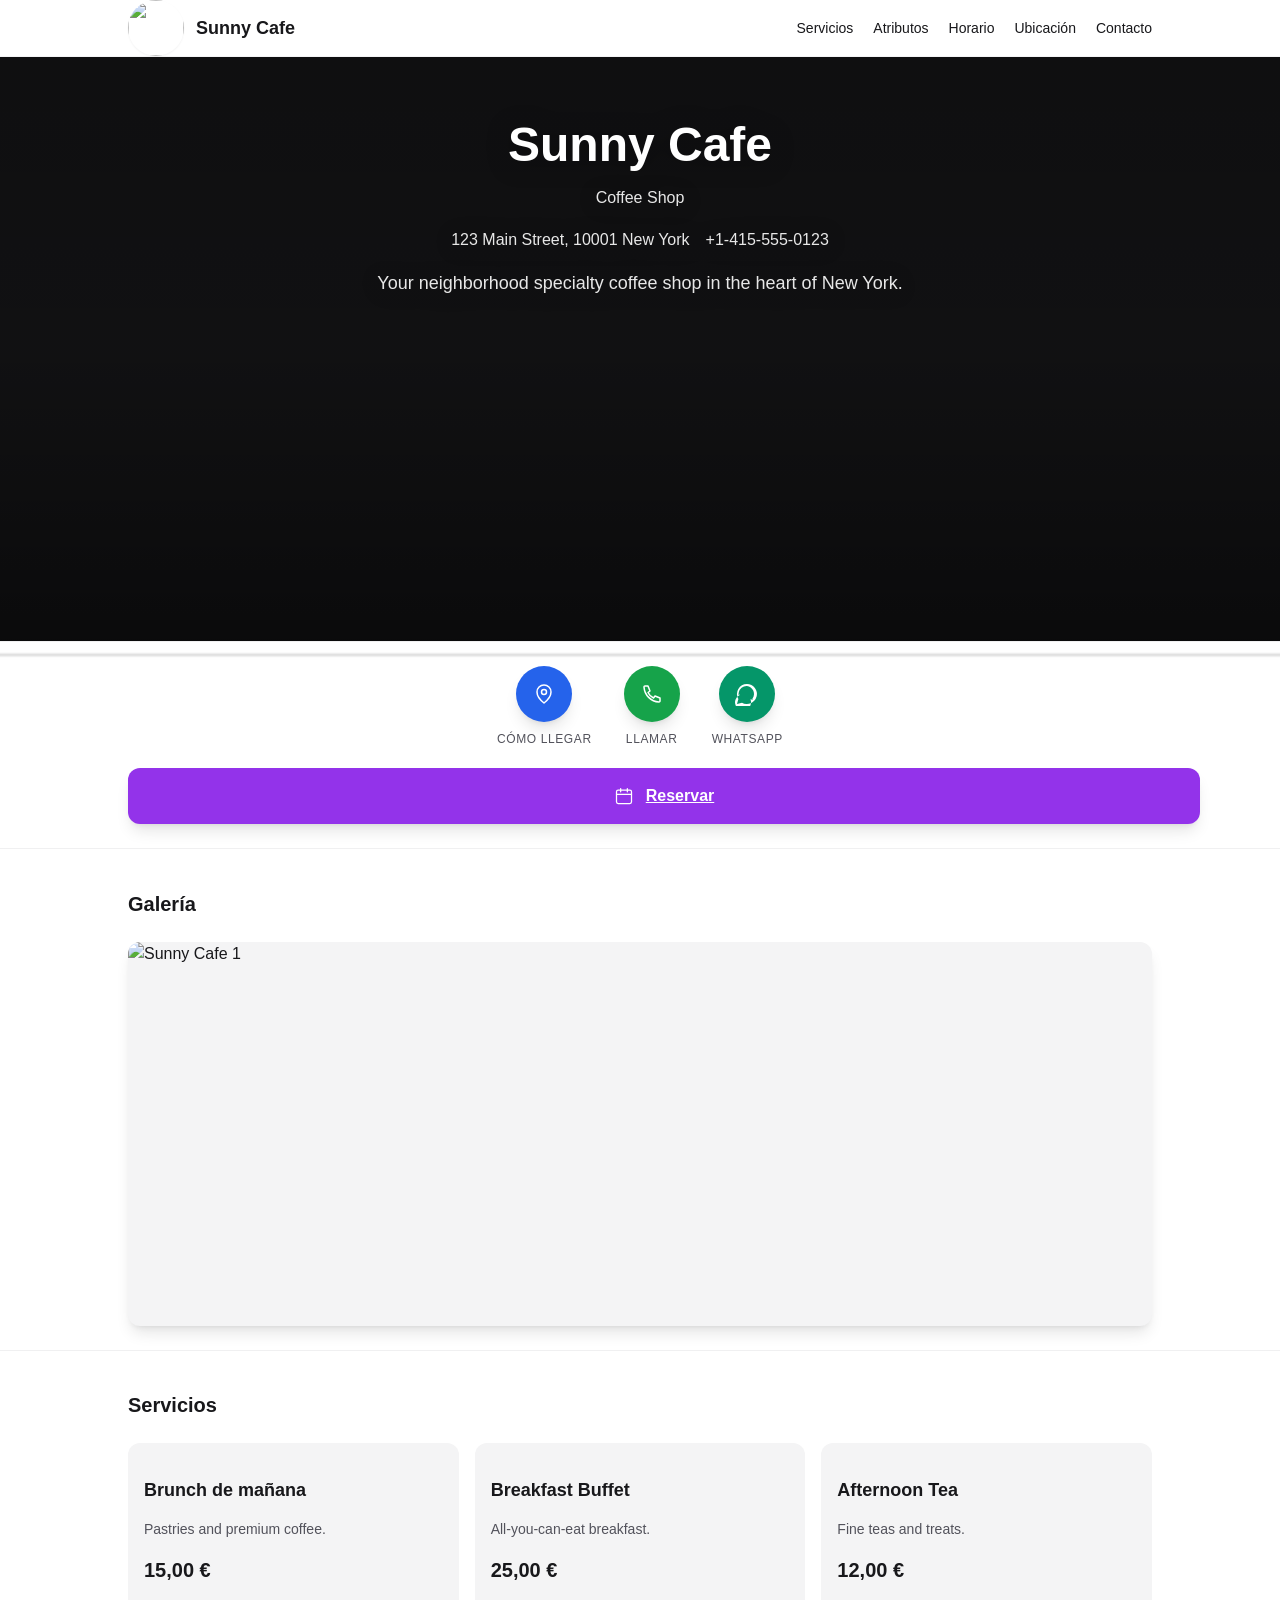
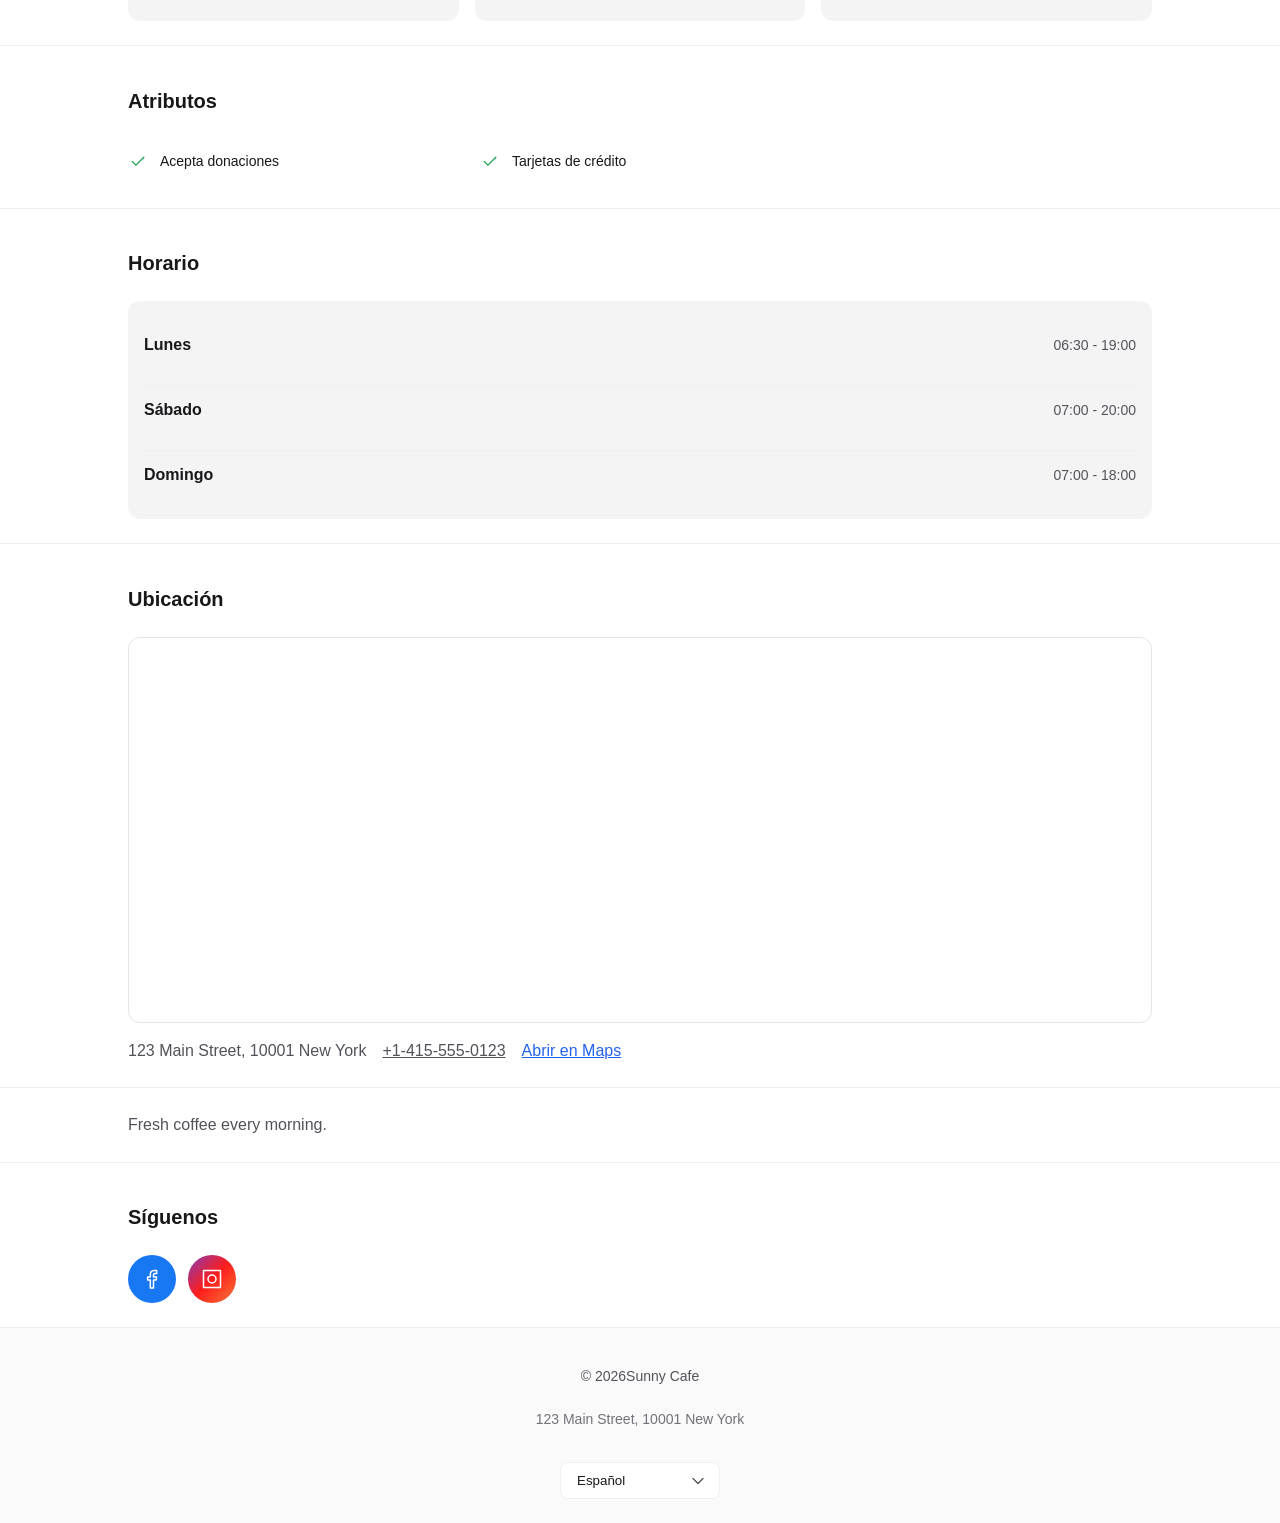
==== commit b8451065: "Export static site" ====
--- a/public/index.html
+++ b/public/index.html
@@ -1,4 +1,2 @@
-<!DOCTYPE html><html lang="en" data-theme="stone"> <head><meta charset="utf-8"><meta name="viewport" content="width=device-width, initial-scale=1"><title>Sunny Cafe</title><meta name="description" content="Your neighborhood specialty coffee shop in the heart of New York."><link rel="stylesheet" href="assets/account.C6IRSSHu.css">
-<link rel="stylesheet" href="assets/preview.BtDzkIYf.css"></head> <body> <a class="wm-site-skip-link" href="#main">Skip to content</a><header class="wm-nav"><div class="wm-container wm-site-nav__inner"><a class="wm-site-nav__brand" href="#main"><span class="wm-nav__logo"><img src="https://cdn.mylocalbusiness.io/assets/default/placeholder/sunny-cafe-logo.png" alt="" width="56" height="56"></span><span class="wm-site-nav__name">Sunny Cafe</span></a><nav class="wm-site-nav__links" aria-label="Sections"><a class="wm-site-nav__link" href="#services">Services</a><a class="wm-site-nav__link" href="#amenities">Amenities</a><a class="wm-site-nav__link" href="#hours">Hours</a><a class="wm-site-nav__link" href="#location">Location</a><a class="wm-site-nav__link" href="#contact">Contact</a></nav><details class="wm-site-menu"><summary class="wm-nav__toggle" aria-label="Open navigation menu"><svg class="wm-icon" viewBox="0 0 24 24" fill="none" stroke="currentColor" stroke-width="1.5" aria-hidden="true"><path d="M3 6h18M3 12h18M3 18h18" stroke-linecap="round"></path></svg></summary><nav class="wm-site-menu__panel" aria-label="Sections"><a class="wm-site-nav__link" href="#services">Services</a><a class="wm-site-nav__link" href="#amenities">Amenities</a><a class="wm-site-nav__link" href="#hours">Hours</a><a class="wm-site-nav__link" href="#location">Location</a><a class="wm-site-nav__link" href="#contact">Contact</a></nav></details></div></header><main id="main" tabindex="-1"><section id="top" class="wm-site-hero" aria-labelledby="hero-title"><img class="wm-hero-cover wm-site-hero__cover" src="https://cdn.mylocalbusiness.io/assets/default/placeholder/sunny-cafe-logo.png" alt="" fetchpriority="high" decoding="async"><div class="wm-hero-scrim wm-site-hero__layer" aria-hidden="true"></div><div class="wm-hero-scrim-gradient wm-site-hero__layer" aria-hidden="true"></div><div class="wm-container wm-site-hero__content"><h1 id="hero-title" class="wm-hero-title wm-site-hero__title">Sunny Cafe</h1><p class="wm-hero-subtitle wm-site-hero__subtitle">Coffee Shop</p><p class="wm-hero-subtitle wm-site-hero__meta"><span>123 Main Street, 10001 New York</span><a href="tel:+1-415-555-0123">+1-415-555-0123</a></p><p class="wm-hero-description wm-site-hero__description">Your neighborhood specialty coffee shop in the heart of New York.</p></div></section><section class="wm-site-section" aria-label="Quick actions"><div class="wm-container"><div class="wm-site-actions"><div class="wm-action"><a class="wm-action__button wm-action__button--primary" href="https://www.google.com/maps/search/?api=1&query=123%20Main%20Street%2C%2010001%20New%20York" target="_blank" rel="noopener noreferrer" aria-label="Directions to Sunny Cafe"><svg class="wm-action__icon" viewBox="0 0 24 24" fill="none" stroke="currentColor" stroke-width="1.5" aria-hidden="true"><path d="M12 21s7-5.5 7-11a7 7 0 10-14 0c0 5.5 7 11 7 11z" stroke-linejoin="round"></path><circle cx="12" cy="10" r="2.5"></circle></svg></a><span class="wm-action__label">Directions</span></div><div class="wm-action"><a class="wm-action__button wm-action__button--secondary" href="tel:+1-415-555-0123" aria-label="Call Sunny Cafe"><svg class="wm-action__icon" viewBox="0 0 24 24" fill="none" stroke="currentColor" stroke-width="1.5" aria-hidden="true"><path d="M5 4h3l2 5-2 1.5a11 11 0 005.5 5.5L15 14l5 2v3a1 1 0 01-1.1 1A16 16 0 014 5.1 1 1 0 015 4z" stroke-linejoin="round"></path></svg></a><span class="wm-action__label">Call</span></div><div class="wm-action"><a class="wm-action__button wm-action__button--tertiary" href="https://wa.me/1234567890" target="_blank" rel="noopener noreferrer" aria-label="Message Sunny Cafe on WhatsApp"><svg class="wm-action__icon" viewBox="0 0 24 24" fill="currentColor" aria-hidden="true"><path d="M12 2a10 10 0 00-8.6 15.1L2 22l5-1.3A10 10 0 1012 2zm0 2a8 8 0 015.7 12.3l-.3.4.2 1.4-1.7-.9-.4.2A8 8 0 114.7 13l-.3-.4-1.4-.2.9-1.4-.2-.4A8 8 0 0112 4z"></path></svg></a><span class="wm-action__label">WhatsApp</span></div></div><div class="wm-site-actions__book"><a class="wm-book" href="https://example.com/book" target="_blank" rel="noopener noreferrer"><svg class="wm-book__icon" viewBox="0 0 24 24" fill="none" stroke="currentColor" stroke-width="1.5" aria-hidden="true"><rect x="3" y="5" width="18" height="16" rx="2"></rect><path d="M3 10h18M8 3v4M16 3v4" stroke-linecap="round"></path></svg>
-Book
-</a></div></div></section><section id="gallery" class="wm-site-section" aria-labelledby="gallery-title"><div class="wm-container"><h2 id="gallery-title" class="wm-section-title">Gallery</h2><div class="wm-carousel"><div class="wm-site-carousel__track" tabindex="0" role="group" aria-label="Sunny Cafe photo gallery"><img class="wm-carousel__slide wm-site-carousel__slide" src="https://cdn.mylocalbusiness.io/assets/default/placeholder/sunny-cafe-logo.png" alt="Sunny Cafe 1" loading="lazy" decoding="async" width="960" height="640"></div></div></div></section><section id="services" class="wm-site-section" aria-labelledby="services-title"><div class="wm-container"><h2 id="services-title" class="wm-section-title">Services</h2><ul class="wm-site-list wm-site-grid"><li><article class="wm-service-card"><h3 class="wm-service-card__title">Morning Brunch</h3><p class="wm-service-card__description">Pastries and premium coffee.</p><p class="wm-service-card__price">€15.00</p></article></li><li><article class="wm-service-card"><h3 class="wm-service-card__title">Breakfast Buffet</h3><p class="wm-service-card__description">All-you-can-eat breakfast.</p><p class="wm-service-card__price">€25.00</p></article></li><li><article class="wm-service-card"><h3 class="wm-service-card__title">Afternoon Tea</h3><p class="wm-service-card__description">Fine teas and treats.</p><p class="wm-service-card__price">€12.00</p></article></li></ul></div></section><section id="amenities" class="wm-site-section" aria-labelledby="amenities-title"><div class="wm-container"><h2 id="amenities-title" class="wm-section-title">Amenities</h2><ul class="wm-site-list wm-site-attributes"><li class="wm-attribute"><svg class="wm-attribute__icon" viewBox="0 0 24 24" fill="none" stroke="currentColor" stroke-width="1.5" aria-hidden="true"><path d="M5 12.5l4.5 4.5L19 7.5" stroke-linecap="round" stroke-linejoin="round"></path></svg><span class="wm-attribute__label">Accepts donations</span></li><li class="wm-attribute"><svg class="wm-attribute__icon" viewBox="0 0 24 24" fill="none" stroke="currentColor" stroke-width="1.5" aria-hidden="true"><path d="M5 12.5l4.5 4.5L19 7.5" stroke-linecap="round" stroke-linejoin="round"></path></svg><span class="wm-attribute__label">Credit cards</span></li></ul></div></section><section id="hours" class="wm-site-section" aria-labelledby="hours-title"><div class="wm-container"><h2 id="hours-title" class="wm-section-title">Hours</h2><div class="wm-hours"><p class="wm-hours__row"><span class="wm-hours__day">Monday</span><span class="wm-hours__time">06:30 - 19:00</span></p><p class="wm-hours__row"><span class="wm-hours__day">Saturday</span><span class="wm-hours__time">07:00 - 20:00</span></p><p class="wm-hours__row"><span class="wm-hours__day">Sunday</span><span class="wm-hours__time">07:00 - 18:00</span></p></div></div></section><section id="location" class="wm-site-section" aria-labelledby="location-title"><div class="wm-container"><h2 id="location-title" class="wm-section-title">Location</h2><div class="wm-card wm-map wm-site-map-frame"><iframe title="Map of Sunny Cafe" src="https://www.google.com/maps?q=123%20Main%20Street%2C%2010001%20New%20York&output=embed" loading="lazy" referrerpolicy="no-referrer-when-downgrade"></iframe></div><p class="wm-site-map__meta wm-text-secondary"><span>123 Main Street, 10001 New York</span><a href="tel:+1-415-555-0123" class="wm-text-secondary">+1-415-555-0123</a><a href="https://www.google.com/maps/search/?api=1&query=123%20Main%20Street%2C%2010001%20New%20York" target="_blank" rel="noopener noreferrer">Open in Maps</a></p></div></section><section class="wm-site-section" aria-label="About"><div class="wm-container"><div class="wm-site-prose"><p>Fresh coffee every morning.</p></div></div></section><section id="contact" class="wm-site-section" aria-labelledby="contact-title"><div class="wm-container"><h2 id="contact-title" class="wm-section-title">Follow Us</h2><ul class="wm-site-list wm-site-socials"><li><a class="wm-social-link wm-social-link--facebook" href="https://www.facebook.com/" target="_blank" rel="noopener noreferrer" aria-label="Sunny Cafe on Facebook"><svg class="wm-social-link__icon" viewBox="0 0 24 24" fill="none" stroke="currentColor" stroke-width="1.5" aria-hidden="true"><path d="M13.5 21v-8h2.7l.4-3.1h-3.1V7.9c0-.9.25-1.5 1.55-1.5H16.7V3.6A22 22 0 0014.3 3.5c-2.4 0-4 1.45-4 4.1V9.9H7.6V13h2.7v8h3.2z" stroke-linecap="round" stroke-linejoin="round"></path></svg></a></li><li><a class="wm-social-link wm-social-link--instagram" href="https://www.instagram.com/" target="_blank" rel="noopener noreferrer" aria-label="Sunny Cafe on Instagram"><svg class="wm-social-link__icon" viewBox="0 0 24 24" fill="none" stroke="currentColor" stroke-width="1.5" aria-hidden="true"><path d="M3.5 3.5h17v17h-17z M12 8a4 4 0 100 8 4 4 0 000-8z" stroke-linecap="round" stroke-linejoin="round"></path></svg></a></li></ul></div></section></main><footer class="wm-footer"><div class="wm-container wm-site-footer__inner"><p class="wm-footer__copyright">© 2026Sunny Cafe</p><p class="wm-site-footer__meta wm-text-muted">123 Main Street, 10001 New York</p><div class="wm-footer__locale"><label class="wm-select"><span class="wm-visually-hidden">Site language</span><select class="wm-select__control" aria-label="Site language"><option value="en" selected>English</option><option value="es">Español</option></select><span class="wm-select__chevron" aria-hidden="true"><svg viewBox="0 0 24 24" fill="none" stroke="currentColor" stroke-width="1.5"><path d="M6 9l6 6 6-6" stroke-linecap="round" stroke-linejoin="round"></path></svg></span></label></div></div></footer> </body></html>+<!DOCTYPE html><html lang="es" data-theme="stone"> <head><meta charset="utf-8"><meta name="viewport" content="width=device-width, initial-scale=1"><title>Sunny Cafe</title><meta name="description" content="Your neighborhood specialty coffee shop in the heart of New York."><link rel="stylesheet" href="assets/account.pP7Hshig.css">
+<link rel="stylesheet" href="assets/preview.BtDzkIYf.css"></head> <body> <a class="wm-site-skip-link" href="#main">Ir al contenido</a><header class="wm-nav"><div class="wm-container wm-site-nav__inner"><a class="wm-site-nav__brand" href="#main"><span class="wm-nav__logo"><img src="https://cdn.mylocalbusiness.io/assets/default/placeholder/sunny-cafe-logo.png" alt="" width="56" height="56"></span><span class="wm-site-nav__name">Sunny Cafe</span></a><nav class="wm-site-nav__links" aria-label="Secciones"><a class="wm-site-nav__link" href="#services">Servicios</a><a class="wm-site-nav__link" href="#amenities">Atributos</a><a class="wm-site-nav__link" href="#hours">Horario</a><a class="wm-site-nav__link" href="#location">Ubicación</a><a class="wm-site-nav__link" href="#contact">Contacto</a></nav><details class="wm-site-menu"><summary class="wm-nav__toggle" aria-label="Abrir el menú de navegación"><svg class="wm-icon" viewBox="0 0 24 24" fill="none" stroke="currentColor" stroke-width="1.5" aria-hidden="true"><path d="M3 6h18M3 12h18M3 18h18" stroke-linecap="round"></path></svg></summary><nav class="wm-site-menu__panel" aria-label="Secciones"><a class="wm-site-nav__link" href="#services">Servicios</a><a class="wm-site-nav__link" href="#amenities">Atributos</a><a class="wm-site-nav__link" href="#hours">Horario</a><a class="wm-site-nav__link" href="#location">Ubicación</a><a class="wm-site-nav__link" href="#contact">Contacto</a></nav></details></div></header><main id="main" tabindex="-1"><section id="top" class="wm-site-hero" aria-labelledby="hero-title"><img class="wm-hero-cover wm-site-hero__cover" src="https://cdn.mylocalbusiness.io/assets/default/placeholder/sunny-cafe-logo.png" alt="" fetchpriority="high" decoding="async"><div class="wm-hero-scrim wm-site-hero__layer" aria-hidden="true"></div><div class="wm-hero-scrim-gradient wm-site-hero__layer" aria-hidden="true"></div><div class="wm-container wm-site-hero__content"><h1 id="hero-title" class="wm-hero-title wm-site-hero__title">Sunny Cafe</h1><p class="wm-hero-subtitle wm-site-hero__subtitle">Coffee Shop</p><p class="wm-hero-subtitle wm-site-hero__meta"><span>123 Main Street, 10001 New York</span><a href="tel:+1-415-555-0123">+1-415-555-0123</a></p><p class="wm-hero-description wm-site-hero__description">Your neighborhood specialty coffee shop in the heart of New York.</p></div></section><section class="wm-site-section" aria-label="Acciones rápidas"><div class="wm-container"><div class="wm-site-actions"><div class="wm-action"><a class="wm-action__button wm-action__button--primary" href="https://www.google.com/maps/search/?api=1&query=123%20Main%20Street%2C%2010001%20New%20York" target="_blank" rel="noopener noreferrer" aria-label="Cómo llegar Sunny Cafe"><svg class="wm-action__icon" viewBox="0 0 24 24" fill="none" stroke="currentColor" stroke-width="1.5" aria-hidden="true"><path d="M12 21s7-5.5 7-11a7 7 0 10-14 0c0 5.5 7 11 7 11z" stroke-linejoin="round"></path><circle cx="12" cy="10" r="2.5"></circle></svg></a><span class="wm-action__label">Cómo llegar</span></div><div class="wm-action"><a class="wm-action__button wm-action__button--secondary" href="tel:+1-415-555-0123" aria-label="Llamar a Sunny Cafe"><svg class="wm-action__icon" viewBox="0 0 24 24" fill="none" stroke="currentColor" stroke-width="1.5" aria-hidden="true"><path d="M5 4h3l2 5-2 1.5a11 11 0 005.5 5.5L15 14l5 2v3a1 1 0 01-1.1 1A16 16 0 014 5.1 1 1 0 015 4z" stroke-linejoin="round"></path></svg></a><span class="wm-action__label">Llamar</span></div><div class="wm-action"><a class="wm-action__button wm-action__button--tertiary" href="https://wa.me/1234567890" target="_blank" rel="noopener noreferrer" aria-label="Mensaje a Sunny Cafe por WhatsApp"><svg class="wm-action__icon" viewBox="0 0 24 24" fill="currentColor" aria-hidden="true"><path d="M12 2a10 10 0 00-8.6 15.1L2 22l5-1.3A10 10 0 1012 2zm0 2a8 8 0 015.7 12.3l-.3.4.2 1.4-1.7-.9-.4.2A8 8 0 114.7 13l-.3-.4-1.4-.2.9-1.4-.2-.4A8 8 0 0112 4z"></path></svg></a><span class="wm-action__label">WhatsApp</span></div></div><div class="wm-site-actions__book"><a class="wm-book" href="https://example.com/book" target="_blank" rel="noopener noreferrer"><svg class="wm-book__icon" viewBox="0 0 24 24" fill="none" stroke="currentColor" stroke-width="1.5" aria-hidden="true"><rect x="3" y="5" width="18" height="16" rx="2"></rect><path d="M3 10h18M8 3v4M16 3v4" stroke-linecap="round"></path></svg>Reservar</a></div></div></section><section id="gallery" class="wm-site-section" aria-labelledby="gallery-title"><div class="wm-container"><h2 id="gallery-title" class="wm-section-title">Galería</h2><div class="wm-carousel"><div class="wm-site-carousel__track" tabindex="0" role="group" aria-label="Galería de fotos de Sunny Cafe"><img class="wm-carousel__slide wm-site-carousel__slide" src="https://cdn.mylocalbusiness.io/assets/default/placeholder/sunny-cafe-logo.png" alt="Sunny Cafe 1" loading="lazy" decoding="async" width="960" height="640"></div></div></div></section><section id="services" class="wm-site-section" aria-labelledby="services-title"><div class="wm-container"><h2 id="services-title" class="wm-section-title">Servicios</h2><ul class="wm-site-list wm-site-grid"><li><article class="wm-service-card"><h3 class="wm-service-card__title">Brunch de mañana</h3><p class="wm-service-card__description">Pastries and premium coffee.</p><p class="wm-service-card__price">15,00 €</p></article></li><li><article class="wm-service-card"><h3 class="wm-service-card__title">Breakfast Buffet</h3><p class="wm-service-card__description">All-you-can-eat breakfast.</p><p class="wm-service-card__price">25,00 €</p></article></li><li><article class="wm-service-card"><h3 class="wm-service-card__title">Afternoon Tea</h3><p class="wm-service-card__description">Fine teas and treats.</p><p class="wm-service-card__price">12,00 €</p></article></li></ul></div></section><section id="amenities" class="wm-site-section" aria-labelledby="amenities-title"><div class="wm-container"><h2 id="amenities-title" class="wm-section-title">Atributos</h2><ul class="wm-site-list wm-site-attributes"><li class="wm-attribute"><svg class="wm-attribute__icon" viewBox="0 0 24 24" fill="none" stroke="currentColor" stroke-width="1.5" aria-hidden="true"><path d="M5 12.5l4.5 4.5L19 7.5" stroke-linecap="round" stroke-linejoin="round"></path></svg><span class="wm-attribute__label">Acepta donaciones</span></li><li class="wm-attribute"><svg class="wm-attribute__icon" viewBox="0 0 24 24" fill="none" stroke="currentColor" stroke-width="1.5" aria-hidden="true"><path d="M5 12.5l4.5 4.5L19 7.5" stroke-linecap="round" stroke-linejoin="round"></path></svg><span class="wm-attribute__label">Tarjetas de crédito</span></li></ul></div></section><section id="hours" class="wm-site-section" aria-labelledby="hours-title"><div class="wm-container"><h2 id="hours-title" class="wm-section-title">Horario</h2><div class="wm-hours"><p class="wm-hours__row"><span class="wm-hours__day">Lunes</span><span class="wm-hours__time">06:30 - 19:00</span></p><p class="wm-hours__row"><span class="wm-hours__day">Sábado</span><span class="wm-hours__time">07:00 - 20:00</span></p><p class="wm-hours__row"><span class="wm-hours__day">Domingo</span><span class="wm-hours__time">07:00 - 18:00</span></p></div></div></section><section id="location" class="wm-site-section" aria-labelledby="location-title"><div class="wm-container"><h2 id="location-title" class="wm-section-title">Ubicación</h2><div class="wm-card wm-map wm-site-map-frame"><iframe title="Mapa de Sunny Cafe" src="https://www.google.com/maps?q=123%20Main%20Street%2C%2010001%20New%20York&output=embed" loading="lazy" referrerpolicy="no-referrer-when-downgrade"></iframe></div><p class="wm-site-map__meta wm-text-secondary"><span>123 Main Street, 10001 New York</span><a href="tel:+1-415-555-0123" class="wm-text-secondary">+1-415-555-0123</a><a href="https://www.google.com/maps/search/?api=1&query=123%20Main%20Street%2C%2010001%20New%20York" target="_blank" rel="noopener noreferrer">Abrir en Maps</a></p></div></section><section class="wm-site-section" aria-label="Sobre el negocio"><div class="wm-container"><div class="wm-site-prose"><p>Fresh coffee every morning.</p></div></div></section><section id="contact" class="wm-site-section" aria-labelledby="contact-title"><div class="wm-container"><h2 id="contact-title" class="wm-section-title">Síguenos</h2><ul class="wm-site-list wm-site-socials"><li><a class="wm-social-link wm-social-link--facebook" href="https://www.facebook.com/" target="_blank" rel="noopener noreferrer" aria-label="Sunny Cafe en Facebook"><svg class="wm-social-link__icon" viewBox="0 0 24 24" fill="none" stroke="currentColor" stroke-width="1.5" aria-hidden="true"><path d="M13.5 21v-8h2.7l.4-3.1h-3.1V7.9c0-.9.25-1.5 1.55-1.5H16.7V3.6A22 22 0 0014.3 3.5c-2.4 0-4 1.45-4 4.1V9.9H7.6V13h2.7v8h3.2z" stroke-linecap="round" stroke-linejoin="round"></path></svg></a></li><li><a class="wm-social-link wm-social-link--instagram" href="https://www.instagram.com/" target="_blank" rel="noopener noreferrer" aria-label="Sunny Cafe en Instagram"><svg class="wm-social-link__icon" viewBox="0 0 24 24" fill="none" stroke="currentColor" stroke-width="1.5" aria-hidden="true"><path d="M3.5 3.5h17v17h-17z M12 8a4 4 0 100 8 4 4 0 000-8z" stroke-linecap="round" stroke-linejoin="round"></path></svg></a></li></ul></div></section></main><footer class="wm-footer"><div class="wm-container wm-site-footer__inner"><p class="wm-footer__copyright">© 2026Sunny Cafe</p><p class="wm-site-footer__meta wm-text-muted">123 Main Street, 10001 New York</p><div class="wm-footer__locale"><label class="wm-select"><span class="wm-visually-hidden">Idioma de la web</span><select class="wm-select__control" aria-label="Idioma de la web" data-site-lang data-current="es"><option value="es" selected>Español</option><option value="en">Inglés</option></select><span class="wm-select__chevron" aria-hidden="true"><svg viewBox="0 0 24 24" fill="none" stroke="currentColor" stroke-width="1.5"><path d="M6 9l6 6 6-6" stroke-linecap="round" stroke-linejoin="round"></path></svg></span></label></div></div></footer> </body></html>
--- a/public/assets/account.pP7Hshig.css
+++ b/public/assets/account.pP7Hshig.css
@@ -0,0 +1 @@
+:root{color-scheme:light;--wm-neutral-0: #ffffff;--wm-neutral-25: #fafafa;--wm-neutral-50: #f4f4f5;--wm-neutral-75: #f0f0f1;--wm-neutral-100: #e4e4e7;--wm-neutral-200: #d4d4d8;--wm-neutral-300: #a1a1aa;--wm-neutral-400: #71717a;--wm-neutral-500: #52525b;--wm-neutral-600: #3f3f46;--wm-neutral-700: #27272a;--wm-neutral-800: #18181b;--wm-blue-600: #2563eb;--wm-blue-700: #1d4ed8;--wm-green-50: #f0fdf4;--wm-green-200: #bbf7d0;--wm-green-400: #28c840;--wm-green-600: #16a34a;--wm-green-700: #15803d;--wm-green-800: #166534;--wm-emerald-600: #059669;--wm-emerald-700: #047857;--wm-purple-600: #9333ea;--wm-purple-700: #7e22ce;--wm-amber-100: #fef3c7;--wm-amber-200: #fde68a;--wm-amber-400: #febc2e;--wm-amber-600: #b45309;--wm-amber-800: #78350f;--wm-red-50: #fef2f2;--wm-red-100: #fee2e2;--wm-red-200: #fecaca;--wm-red-400: #ff5f57;--wm-red-500: #ef4444;--wm-red-700: #b91c1c;--wm-red-800: #991b1b;--wm-alpha-black-20: rgb(0 0 0 / 20%);--wm-alpha-black-30: rgb(0 0 0 / 30%);--wm-alpha-black-40: rgb(0 0 0 / 40%);--wm-alpha-black-45: rgb(0 0 0 / 45%);--wm-alpha-black-50: rgb(0 0 0 / 50%);--wm-alpha-black-60: rgb(0 0 0 / 60%);--wm-alpha-white-10: rgb(255 255 255 / 10%);--wm-alpha-white-50: rgb(255 255 255 / 50%);--wm-alpha-white-70: rgb(255 255 255 / 70%);--wm-alpha-white-90: rgb(255 255 255 / 90%);--wm-social-facebook: #1877f2;--wm-social-facebook-hover: #0c63d4;--wm-social-youtube: #ff0000;--wm-social-youtube-hover: #cc0000;--wm-social-tiktok: #0b0b0b;--wm-social-tiktok-hover: #000000;--wm-social-linkedin: #0077b5;--wm-social-linkedin-hover: #005983;--wm-social-whatsapp: #25d366;--wm-font-sans: "Inter", -apple-system, BlinkMacSystemFont, "Segoe UI", Roboto, sans-serif;--wm-font-weight-regular: 400;--wm-font-weight-medium: 500;--wm-font-weight-semibold: 600;--wm-font-weight-bold: 700;--wm-font-size-xs: .75rem;--wm-font-size-sm: .875rem;--wm-font-size-base: 1rem;--wm-font-size-lg: 1.125rem;--wm-font-size-xl: 1.25rem;--wm-font-size-3xl: 1.875rem;--wm-font-size-4xl: 2.25rem;--wm-font-size-5xl: 3rem;--wm-line-height-tight: 1.25;--wm-line-height-normal: 1.5;--wm-line-height-relaxed: 1.625;--wm-letter-spacing-wide: .05em;--wm-space-1: .25rem;--wm-space-2: .5rem;--wm-space-3: .75rem;--wm-space-4: 1rem;--wm-space-5: 1.25rem;--wm-space-6: 1.5rem;--wm-space-8: 2rem;--wm-space-10: 2.5rem;--wm-space-16: 4rem;--wm-space-20: 5rem;--wm-radius-sm: .5rem;--wm-radius-md: .75rem;--wm-radius-full: 9999px;--wm-shadow-sm: 0 1px 2px 0 rgb(0 0 0 / 5%);--wm-shadow-md: 0 4px 6px -1px rgb(0 0 0 / 10%), 0 2px 4px -2px rgb(0 0 0 / 10%);--wm-shadow-lg: 0 10px 15px -3px rgb(0 0 0 / 10%), 0 4px 6px -4px rgb(0 0 0 / 10%);--wm-duration-fast: .15s;--wm-duration-base: .2s;--wm-duration-slow: .3s;--wm-duration-spin: .8s;--wm-duration-reveal: .7s;--wm-ease-standard: cubic-bezier(.4, 0, .2, 1);--wm-ease-reveal: cubic-bezier(0, 0, .2, 1);--wm-scale-hover: 1.1;--wm-scale-active: .95;--wm-container-max-width: 64rem;--wm-container-padding-inline: 1.5rem;--wm-container-padding-block: 0px;--wm-hero-text-max-width: 48rem;--wm-hero-copy-max-width: 42rem;--wm-action-button-size: 3.5rem;--wm-icon-sm: 1.25rem;--wm-icon-md: 1.5rem;--wm-icon-xs: 1rem;--wm-carousel-height: 24rem;--wm-map-height: 24rem;--wm-logo-size: 3.5rem;--wm-social-link-size: 3rem;--wm-carousel-control-size: 2.5rem;--wm-select-min-width: 160px;--wm-icon-button-size: 2.25rem;--wm-browser-dot-size: .75rem;--wm-browser-dot-gap: .5rem;--wm-browser-toolbar-height: 2.5rem;--wm-browser-radius: var(--wm-radius-md);--wm-preview-viewport-height: 32rem;--wm-preview-viewport-min-width: 20rem;--wm-spinner-size: 1.75rem;--wm-spinner-border-width: 2px;--wm-toggle-compact-track-width: 2rem;--wm-toggle-compact-track-height: 1.125rem;--wm-toggle-compact-thumb-size: .875rem;--wm-toggle-compact-travel: 1.125rem;--wm-creator-panel-ratio: 32fr;--wm-creator-preview-ratio: 68fr;--wm-creator-gap: var(--wm-space-6);--wm-creator-stack-breakpoint: 1024px;--wm-creator-viewport-height: 100dvh;--wm-creator-toggle-gap: var(--wm-space-4);--wm-creator-toggle-padding: var(--wm-space-4);--wm-creator-footer-gap: var(--wm-space-4);--wm-creator-footer-button-min-width: 7.5rem;--wm-creator-footer-button-padding-block: var(--wm-space-2);--wm-z-base: 0;--wm-z-raised: 10;--wm-z-nav: 50;--wm-z-overlay: 9999;--wm-focus-ring-width: 2px;--wm-focus-ring-color: rgb(37 99 235 / 50%);--wm-focus-ring-offset: 0}[data-theme=stone]{--wm-bg-page: var(--wm-neutral-0);--wm-bg-surface: var(--wm-neutral-25);--wm-bg-surface-alt: var(--wm-neutral-50);--wm-bg-card: var(--wm-neutral-0);--wm-bg-hero: var(--wm-neutral-700);--wm-bg-overlay: var(--wm-alpha-black-40);--wm-bg-input: var(--wm-neutral-0);--wm-text-primary: var(--wm-neutral-800);--wm-text-secondary: var(--wm-neutral-500);--wm-text-muted: var(--wm-neutral-400);--wm-text-disabled: var(--wm-neutral-300);--wm-text-inverse: var(--wm-neutral-0);--wm-text-inverse-muted: var(--wm-alpha-white-90);--wm-text-inverse-dimmed: var(--wm-alpha-white-50);--wm-border-light: var(--wm-neutral-75);--wm-border-default: var(--wm-neutral-100);--wm-border-medium: var(--wm-neutral-200);--wm-border-strong: var(--wm-neutral-200);--wm-btn-primary-bg: var(--wm-blue-600);--wm-btn-primary-hover: var(--wm-blue-700);--wm-btn-secondary-bg: var(--wm-green-600);--wm-btn-secondary-hover: var(--wm-green-700);--wm-btn-tertiary-bg: var(--wm-emerald-600);--wm-btn-tertiary-hover: var(--wm-emerald-700);--wm-btn-quaternary-bg: var(--wm-purple-600);--wm-btn-quaternary-hover: var(--wm-purple-700);--wm-btn-fg: var(--wm-text-inverse);--wm-success-text: var(--wm-green-600);--wm-success-icon: var(--wm-green-600);--wm-success-bg: var(--wm-green-50);--wm-success-border: var(--wm-green-200);--wm-success-text-primary: var(--wm-green-800);--wm-success-text-secondary: var(--wm-green-700);--wm-warning-bg: var(--wm-amber-100);--wm-warning-border: var(--wm-amber-200);--wm-warning-text-primary: var(--wm-amber-800);--wm-warning-text-secondary: var(--wm-amber-600);--wm-danger-bg: var(--wm-red-50);--wm-danger-hover: var(--wm-red-100);--wm-danger-text: var(--wm-red-800);--wm-danger-border: var(--wm-red-200);--wm-error-bg: var(--wm-red-50);--wm-error-border: var(--wm-red-500);--wm-error-text: var(--wm-red-700);--wm-nav-bg: var(--wm-neutral-0);--wm-nav-border: var(--wm-neutral-50);--wm-nav-text: var(--wm-neutral-800);--wm-nav-hover: var(--wm-neutral-25);--wm-menu-overlay: var(--wm-alpha-black-40);--wm-social-fallback-bg: var(--wm-neutral-600);--wm-social-fallback-hover: var(--wm-neutral-800);--wm-window-dot-red: var(--wm-red-400);--wm-window-dot-amber: var(--wm-amber-400);--wm-window-dot-green: var(--wm-green-400);--wm-frame-bg: var(--wm-neutral-50);--wm-frame-border: var(--wm-border-default);--wm-frame-title-text: var(--wm-text-muted);--wm-preview-bg: var(--wm-bg-page);--wm-panel-bg: var(--wm-bg-page);--wm-panel-border: var(--wm-border-default);--wm-toggle-card-active-bg: var(--wm-neutral-700)}body{font-family:var(--wm-font-sans);-webkit-font-smoothing:antialiased;-moz-osx-font-smoothing:grayscale}:focus-visible{outline:var(--wm-focus-ring-width) solid var(--wm-focus-ring-color);outline-offset:var(--wm-focus-ring-offset)}@media (prefers-reduced-motion: reduce){*,*:before,*:after{animation-duration:.01ms!important;animation-iteration-count:1!important;transition-duration:.01ms!important;scroll-behavior:auto!important}}.wm-container{width:100%;max-width:var(--wm-container-max-width);margin-inline:auto;padding:var(--wm-container-padding-block) var(--wm-container-padding-inline)}.wm-section-title{margin-bottom:var(--wm-space-6);color:var(--wm-text-primary);font-size:var(--wm-font-size-xl);font-weight:var(--wm-font-weight-bold);line-height:1.75rem}.wm-nav{position:sticky;top:0;z-index:var(--wm-z-nav);background-color:var(--wm-nav-bg);border-bottom:1px solid var(--wm-nav-border)}.wm-nav__logo{width:var(--wm-logo-size);height:var(--wm-logo-size);overflow:hidden;border-radius:var(--wm-radius-full);background-color:var(--wm-bg-page);box-shadow:var(--wm-shadow-sm)}.wm-nav__logo img{width:100%;height:100%;object-fit:cover}.wm-nav__toggle{padding:var(--wm-space-2);border-radius:var(--wm-radius-sm);color:var(--wm-nav-text);transition:background-color var(--wm-duration-base) var(--wm-ease-standard)}.wm-nav__toggle:hover{background-color:var(--wm-nav-hover)}.wm-nav__toggle:active{transform:scale(var(--wm-scale-active))}.wm-menu-overlay{position:fixed;inset:0;z-index:var(--wm-z-overlay);background-color:var(--wm-menu-overlay);backdrop-filter:blur(16px);-webkit-backdrop-filter:blur(16px);transition:opacity var(--wm-duration-slow) var(--wm-ease-standard)}.wm-menu-overlay__close{padding:var(--wm-space-2);border-radius:var(--wm-radius-sm);color:var(--wm-text-inverse);transition:background-color var(--wm-duration-base) var(--wm-ease-standard)}.wm-menu-overlay__close:hover{background-color:var(--wm-alpha-white-10)}.wm-menu-link{color:var(--wm-text-inverse);font-size:var(--wm-font-size-3xl);font-weight:var(--wm-font-weight-semibold);transition:color var(--wm-duration-base) var(--wm-ease-standard)}.wm-menu-link:hover{color:var(--wm-alpha-white-70)}.wm-hero-title{color:var(--wm-text-inverse);font-size:var(--wm-font-size-4xl);font-weight:var(--wm-font-weight-bold);line-height:var(--wm-line-height-tight);filter:drop-shadow(0 2px 12px rgb(0 0 0 / 35%))}.wm-hero-subtitle{color:var(--wm-text-inverse-muted);font-size:var(--wm-font-size-base);font-weight:var(--wm-font-weight-medium);line-height:var(--wm-line-height-relaxed);filter:drop-shadow(0 2px 10px rgb(0 0 0 / 25%))}.wm-hero-description{max-width:var(--wm-hero-copy-max-width);color:var(--wm-text-inverse-muted);font-size:var(--wm-font-size-lg);line-height:var(--wm-line-height-relaxed);filter:drop-shadow(0 2px 10px rgb(0 0 0 / 25%))}.wm-hero-scrim{background-color:var(--wm-alpha-black-45)}.wm-hero-scrim-gradient{background-image:linear-gradient(to bottom,var(--wm-alpha-black-30) 0%,var(--wm-alpha-black-20) 50%,var(--wm-alpha-black-50) 100%)}.wm-hero-cover{filter:blur(1px) brightness(.65) saturate(.5);transform:scale(1.05)}@media (min-width: 768px){.wm-hero-title{font-size:var(--wm-font-size-5xl);line-height:1}}.wm-card{background-color:var(--wm-bg-card);border:1px solid var(--wm-border-default);border-radius:var(--wm-radius-md);transition:all var(--wm-duration-slow) var(--wm-ease-standard)}.wm-card:hover{box-shadow:var(--wm-shadow-md)}.wm-card-light{background-color:var(--wm-bg-surface-alt);border-radius:var(--wm-radius-md);transition:background-color var(--wm-duration-slow) var(--wm-ease-standard)}.wm-card-light:hover{background-color:var(--wm-bg-surface)}.wm-action{display:inline-flex;flex-direction:column;align-items:center}.wm-action__button{display:flex;align-items:center;justify-content:center;width:var(--wm-action-button-size);height:var(--wm-action-button-size);border-radius:var(--wm-radius-full);color:var(--wm-btn-fg);box-shadow:var(--wm-shadow-lg);transition:all var(--wm-duration-base) var(--wm-ease-standard)}.wm-action__button:hover{transform:scale(var(--wm-scale-hover))}.wm-action__button:active{transform:scale(var(--wm-scale-active))}.wm-action__button--primary{background-color:var(--wm-btn-primary-bg)}.wm-action__button--primary:hover{background-color:var(--wm-btn-primary-hover)}.wm-action__button--secondary{background-color:var(--wm-btn-secondary-bg)}.wm-action__button--secondary:hover{background-color:var(--wm-btn-secondary-hover)}.wm-action__button--tertiary{background-color:var(--wm-btn-tertiary-bg)}.wm-action__button--tertiary:hover{background-color:var(--wm-btn-tertiary-hover)}.wm-action__icon{width:var(--wm-icon-md);height:var(--wm-icon-md)}.wm-action__label{margin-top:var(--wm-space-2);color:var(--wm-text-secondary);font-size:var(--wm-font-size-xs);font-weight:var(--wm-font-weight-medium);letter-spacing:var(--wm-letter-spacing-wide);text-align:center;text-transform:uppercase}.wm-book{display:flex;align-items:center;justify-content:center;gap:var(--wm-space-3);width:100%;padding:var(--wm-space-4) var(--wm-space-6);border-radius:var(--wm-radius-md);background-color:var(--wm-btn-quaternary-bg);color:var(--wm-btn-fg);font-size:var(--wm-font-size-base);font-weight:var(--wm-font-weight-semibold);box-shadow:var(--wm-shadow-lg);transition:all var(--wm-duration-base) var(--wm-ease-standard)}.wm-book:hover{filter:brightness(.95)}.wm-book__icon{width:var(--wm-icon-sm);height:var(--wm-icon-sm)}.wm-service-card{padding:var(--wm-space-4);background-color:var(--wm-bg-surface-alt);border-radius:var(--wm-radius-md);transition:background-color var(--wm-duration-slow) var(--wm-ease-standard)}.wm-service-card:hover{background-color:var(--wm-bg-surface)}.wm-service-card__title{margin-bottom:var(--wm-space-2);color:var(--wm-text-primary);font-size:var(--wm-font-size-lg);font-weight:var(--wm-font-weight-semibold)}.wm-service-card__description{color:var(--wm-text-secondary);font-size:var(--wm-font-size-sm);line-height:var(--wm-line-height-relaxed)}.wm-service-card__price{margin-top:var(--wm-space-2);color:var(--wm-text-primary);font-size:var(--wm-font-size-xl);font-weight:var(--wm-font-weight-bold)}.wm-attribute{display:flex;align-items:center;gap:var(--wm-space-3);padding-block:var(--wm-space-3)}.wm-attribute__icon{flex-shrink:0;width:var(--wm-icon-sm);height:var(--wm-icon-sm);color:var(--wm-success-icon)}.wm-attribute__label{color:var(--wm-text-primary);font-size:var(--wm-font-size-sm);font-weight:var(--wm-font-weight-medium)}.wm-hours{padding:var(--wm-space-4);background-color:var(--wm-bg-surface-alt);border-radius:var(--wm-radius-md)}.wm-hours__row{display:flex;align-items:center;justify-content:space-between;gap:var(--wm-space-4);padding-block:var(--wm-space-3);border-top:1px solid var(--wm-border-light)}.wm-hours__row:first-child{padding-top:0;border-top:0}.wm-hours__row:last-child{padding-bottom:0}.wm-hours__day{color:var(--wm-text-primary);font-weight:var(--wm-font-weight-semibold)}.wm-hours__time{display:flex;flex-wrap:wrap;justify-content:flex-end;gap:var(--wm-space-1) var(--wm-space-4);color:var(--wm-text-secondary);font-size:var(--wm-font-size-sm);text-align:right}.wm-hours__time--closed{color:var(--wm-text-disabled)}.wm-carousel{position:relative;overflow:hidden;background-color:var(--wm-bg-surface-alt);border-radius:var(--wm-radius-md);box-shadow:var(--wm-shadow-lg)}.wm-carousel__slide{height:var(--wm-carousel-height);width:100%;object-fit:cover}.wm-carousel__control{display:flex;align-items:center;justify-content:center;width:var(--wm-carousel-control-size);height:var(--wm-carousel-control-size);border-radius:var(--wm-radius-full);background-color:var(--wm-bg-page);color:var(--wm-nav-text);box-shadow:var(--wm-shadow-lg);transition:all var(--wm-duration-base) var(--wm-ease-standard)}.wm-carousel__control:hover{background-color:var(--wm-nav-hover);transform:scale(var(--wm-scale-hover))}.wm-carousel__control:disabled{opacity:.3;cursor:not-allowed}.wm-map{height:var(--wm-map-height);overflow:hidden}.wm-social-link{display:flex;align-items:center;justify-content:center;width:var(--wm-social-link-size);height:var(--wm-social-link-size);border-radius:var(--wm-radius-full);background-color:var(--wm-social-fallback-bg);color:var(--wm-text-inverse);transition:background-color var(--wm-duration-base) var(--wm-ease-standard)}.wm-social-link:hover{background-color:var(--wm-social-fallback-hover)}.wm-social-link--facebook{background-color:var(--wm-social-facebook)}.wm-social-link--facebook:hover{background-color:var(--wm-social-facebook-hover)}.wm-social-link--youtube{background-color:var(--wm-social-youtube)}.wm-social-link--youtube:hover{background-color:var(--wm-social-youtube-hover)}.wm-social-link--tiktok{background-color:var(--wm-social-tiktok)}.wm-social-link--tiktok:hover{background-color:var(--wm-social-tiktok-hover)}.wm-social-link--linkedin{background-color:var(--wm-social-linkedin)}.wm-social-link--linkedin:hover{background-color:var(--wm-social-linkedin-hover)}.wm-social-link--instagram{background-image:linear-gradient(to bottom right,#833ab4,#fd1d1d,#f77737)}.wm-social-link--instagram:hover{opacity:.9}.wm-social-link--whatsapp{background-color:var(--wm-btn-tertiary-bg)}.wm-social-link--whatsapp:hover{background-color:var(--wm-btn-tertiary-hover)}.wm-social-link__icon{width:var(--wm-icon-md);height:var(--wm-icon-md)}.wm-footer{padding-block:var(--wm-space-6);background-color:var(--wm-bg-surface);border-top:1px solid var(--wm-border-light)}.wm-footer__copyright{color:var(--wm-text-secondary);font-size:var(--wm-font-size-sm);text-align:center}.wm-footer__locale{display:flex;justify-content:center;margin-top:var(--wm-space-6)}.wm-select{position:relative;display:inline-block}.wm-select__control{appearance:none;min-width:var(--wm-select-min-width);padding:.625rem 3rem .625rem var(--wm-space-4);background-color:var(--wm-bg-input);color:var(--wm-text-primary);border:1px solid var(--wm-border-light);border-radius:var(--wm-radius-sm);cursor:pointer;transition:all var(--wm-duration-fast) var(--wm-ease-standard)}.wm-select__control:hover{border-color:var(--wm-border-medium)}.wm-select__control:focus-visible{outline:var(--wm-focus-ring-width) solid var(--wm-focus-ring-color);outline-offset:var(--wm-focus-ring-offset)}.wm-select__chevron{position:absolute;inset-block:0;right:0;display:flex;align-items:center;padding-right:var(--wm-space-3);color:var(--wm-text-secondary);pointer-events:none}.wm-select__chevron svg{width:var(--wm-icon-sm);height:var(--wm-icon-sm)}.wm-custom-html,.wm-site-prose{color:var(--wm-text-secondary);font-size:var(--wm-font-size-base);line-height:var(--wm-line-height-relaxed)}.wm-custom-html>:first-child,.wm-site-prose>:first-child{margin-top:0}.wm-custom-html>:last-child,.wm-site-prose>:last-child{margin-bottom:0}.wm-custom-html strong,.wm-site-prose strong{color:var(--wm-text-primary);font-weight:var(--wm-font-weight-semibold)}.wm-custom-html ul,.wm-site-prose ul{padding-left:var(--wm-space-5)}.wm-custom-html a,.wm-site-prose a{color:var(--wm-text-primary);text-decoration:underline}.wm-field{display:flex;flex-direction:column;gap:var(--wm-space-2);min-width:0}.wm-field__label{color:var(--wm-text-primary);font-size:var(--wm-font-size-sm);font-weight:var(--wm-font-weight-medium)}.wm-field__input,.wm-field__textarea{width:100%;padding:var(--wm-space-3) var(--wm-space-4);background-color:var(--wm-bg-input);color:var(--wm-text-primary);border:1px solid var(--wm-border-default);border-radius:var(--wm-radius-sm);font-family:inherit;font-size:var(--wm-font-size-base);line-height:var(--wm-line-height-normal);transition:border-color var(--wm-duration-fast) var(--wm-ease-standard)}.wm-field__textarea{min-height:8rem;resize:vertical}.wm-field__input::placeholder,.wm-field__textarea::placeholder{color:var(--wm-text-disabled)}.wm-field__input:hover,.wm-field__textarea:hover{border-color:var(--wm-border-medium)}.wm-field__input:focus-visible,.wm-field__textarea:focus-visible{border-color:var(--wm-btn-primary-bg);outline:var(--wm-focus-ring-width) solid var(--wm-focus-ring-color);outline-offset:var(--wm-focus-ring-offset)}.wm-field__input:disabled,.wm-field__textarea:disabled{background-color:var(--wm-bg-surface-alt);color:var(--wm-text-disabled);cursor:not-allowed}.wm-field__hint{margin:0;color:var(--wm-text-muted);font-size:var(--wm-font-size-sm);line-height:var(--wm-line-height-normal)}.wm-field__error{display:flex;align-items:flex-start;gap:var(--wm-space-2);margin:0;color:var(--wm-error-text);font-size:var(--wm-font-size-sm);line-height:var(--wm-line-height-normal)}.wm-field__input[aria-invalid=true],.wm-field__textarea[aria-invalid=true]{background-color:var(--wm-error-bg);border-color:var(--wm-error-border)}.wm-toggle{display:flex;align-items:center;gap:var(--wm-space-3);border-radius:var(--wm-radius-sm);cursor:pointer;transition:background-color var(--wm-duration-base) var(--wm-ease-standard)}.wm-toggle:hover{background-color:var(--wm-nav-hover)}.wm-toggle input[type=checkbox]{position:absolute;width:1px;height:1px;margin:-1px;padding:0;overflow:hidden;clip-path:inset(50%);white-space:nowrap}.wm-toggle__track{position:relative;flex-shrink:0;width:2.5rem;height:1.5rem;border-radius:var(--wm-radius-full);background-color:var(--wm-border-default);transition:background-color var(--wm-duration-base) var(--wm-ease-standard)}.wm-toggle__thumb{position:absolute;top:var(--wm-space-1);left:var(--wm-space-1);width:var(--wm-space-4);height:var(--wm-space-4);border-radius:var(--wm-radius-full);background-color:var(--wm-bg-page);box-shadow:var(--wm-shadow-sm);transition:transform var(--wm-duration-base) var(--wm-ease-standard)}.wm-toggle input[type=checkbox]:checked+.wm-toggle__track{background-color:var(--wm-btn-primary-bg)}.wm-toggle input[type=checkbox]:checked+.wm-toggle__track .wm-toggle__thumb{transform:translate(var(--wm-space-4))}.wm-toggle input[type=checkbox]:focus-visible+.wm-toggle__track{outline:var(--wm-focus-ring-width) solid var(--wm-focus-ring-color);outline-offset:var(--wm-focus-ring-offset)}.wm-toggle__label{color:var(--wm-text-primary);font-size:var(--wm-font-size-sm);font-weight:var(--wm-font-weight-medium)}.wm-toggle--compact{gap:var(--wm-space-2)}.wm-toggle--compact .wm-toggle__track{width:var(--wm-toggle-compact-track-width);height:var(--wm-toggle-compact-track-height)}.wm-toggle--compact .wm-toggle__thumb{width:var(--wm-toggle-compact-thumb-size);height:var(--wm-toggle-compact-thumb-size)}.wm-toggle--compact input[type=checkbox]:checked+.wm-toggle__track .wm-toggle__thumb{transform:translate(var(--wm-toggle-compact-travel))}.wm-toggle__description{color:var(--wm-text-muted);font-size:var(--wm-font-size-xs);line-height:var(--wm-line-height-normal)}.wm-toggle__note{color:var(--wm-warning-text-secondary);font-size:var(--wm-font-size-xs);line-height:var(--wm-line-height-normal)}.wm-toggle-item{display:flex;flex-direction:column;gap:var(--wm-space-1);padding-block:var(--wm-space-2)}.wm-button{display:inline-flex;align-items:center;justify-content:center;gap:var(--wm-space-2);padding:var(--wm-space-3) var(--wm-space-5);background-color:transparent;border:1px solid transparent;border-radius:var(--wm-radius-sm);color:var(--wm-text-primary);font-family:inherit;font-size:var(--wm-font-size-sm);font-weight:var(--wm-font-weight-semibold);line-height:var(--wm-line-height-normal);text-decoration:none;cursor:pointer;transition:background-color var(--wm-duration-base) var(--wm-ease-standard),border-color var(--wm-duration-base) var(--wm-ease-standard)}.wm-button--primary{background-color:var(--wm-btn-primary-bg);color:var(--wm-btn-fg)}.wm-button--primary:hover{background-color:var(--wm-btn-primary-hover)}.wm-button--neutral{background-color:var(--wm-bg-page);border-color:var(--wm-border-default)}.wm-button--neutral:hover{background-color:var(--wm-bg-surface-alt);border-color:var(--wm-border-medium)}.wm-button--danger{background-color:var(--wm-danger-bg);border-color:var(--wm-danger-border);color:var(--wm-danger-text)}.wm-button--danger:hover{background-color:var(--wm-danger-hover)}.wm-button:disabled{opacity:.5;cursor:not-allowed}.wm-button__icon{width:var(--wm-icon-sm);height:var(--wm-icon-sm)}.wm-alert{display:flex;align-items:flex-start;gap:var(--wm-space-3);padding:var(--wm-space-4);border-radius:var(--wm-radius-md);font-size:var(--wm-font-size-sm);line-height:var(--wm-line-height-normal)}.wm-alert__icon{flex-shrink:0;width:var(--wm-icon-sm);height:var(--wm-icon-sm)}.wm-alert__title{display:block;font-weight:var(--wm-font-weight-semibold)}.wm-alert__body{margin:var(--wm-space-1) 0 0}.wm-alert--warning{background-color:var(--wm-warning-bg);border:1px solid var(--wm-warning-border);color:var(--wm-warning-text-primary)}.wm-alert--warning .wm-alert__icon{color:var(--wm-warning-text-primary)}.wm-alert--warning .wm-alert__body{color:var(--wm-warning-text-secondary)}.wm-alert--success{background-color:var(--wm-success-bg);border:1px solid var(--wm-success-border);color:var(--wm-success-text-primary)}.wm-alert--success .wm-alert__icon{color:var(--wm-success-icon)}.wm-alert--success .wm-alert__body{color:var(--wm-success-text-secondary)}.wm-list{display:flex;flex-direction:column;gap:var(--wm-space-4);margin:0;padding:0;list-style:none}.wm-list__item{display:flex;flex-wrap:wrap;align-items:center;gap:var(--wm-space-4);padding:var(--wm-space-5);background-color:var(--wm-bg-card);border:1px solid var(--wm-border-default);border-radius:var(--wm-radius-md)}.wm-list__name{margin:0;color:var(--wm-text-primary);font-size:var(--wm-font-size-lg);font-weight:var(--wm-font-weight-semibold);line-height:var(--wm-line-height-tight)}.wm-list__meta{margin:var(--wm-space-1) 0 0;color:var(--wm-text-muted);font-size:var(--wm-font-size-sm);overflow-wrap:anywhere}.wm-browser-frame{display:flex;flex-direction:column;overflow:hidden;background-color:var(--wm-frame-bg);border:1px solid var(--wm-frame-border);border-radius:var(--wm-browser-radius)}.wm-browser-frame__toolbar{display:flex;flex-shrink:0;align-items:center;gap:var(--wm-space-3);height:var(--wm-browser-toolbar-height);padding-inline:var(--wm-space-3);background-color:var(--wm-frame-bg);border-bottom:1px solid var(--wm-frame-border)}.wm-browser-frame__dots{display:flex;flex-shrink:0;gap:var(--wm-browser-dot-gap)}.wm-browser-frame__dot{width:var(--wm-browser-dot-size);height:var(--wm-browser-dot-size);border-radius:var(--wm-radius-full)}.wm-browser-frame__dot--red{background-color:var(--wm-window-dot-red)}.wm-browser-frame__dot--amber{background-color:var(--wm-window-dot-amber)}.wm-browser-frame__dot--green{background-color:var(--wm-window-dot-green)}.wm-browser-frame__title{flex:1 1 auto;min-width:0;margin:0;color:var(--wm-frame-title-text);font-size:var(--wm-font-size-xs);font-weight:var(--wm-font-weight-medium);text-align:center;overflow:hidden;text-overflow:ellipsis;white-space:nowrap}.wm-browser-frame__viewport{flex:1 1 auto;min-width:0;overflow:auto;background-color:var(--wm-preview-bg)}.wm-preview{display:flex;flex-direction:column;min-width:var(--wm-preview-viewport-min-width);min-height:var(--wm-preview-viewport-height);background-color:var(--wm-preview-bg);color:var(--wm-text-primary)}.wm-preview[hidden],.wm-preview__loading[hidden],.wm-preview__error[hidden],.wm-preview__empty[hidden]{display:none}.wm-preview__loading,.wm-preview__error,.wm-preview__empty{display:flex;flex:1 1 auto;flex-direction:column;align-items:center;justify-content:center;gap:var(--wm-space-3);padding:var(--wm-space-8);text-align:center}.wm-preview__spinner{width:var(--wm-spinner-size);height:var(--wm-spinner-size);border:var(--wm-spinner-border-width) solid var(--wm-border-default);border-top-color:var(--wm-btn-primary-bg);border-radius:var(--wm-radius-full);animation:wm-spin var(--wm-duration-spin) linear infinite}@keyframes wm-spin{to{transform:rotate(360deg)}}.wm-preview__loading-text,.wm-preview__error-body{margin:0;color:var(--wm-text-muted);font-size:var(--wm-font-size-sm);line-height:var(--wm-line-height-normal)}.wm-preview__error-title{margin:0;color:var(--wm-text-primary);font-size:var(--wm-font-size-base);font-weight:var(--wm-font-weight-semibold);line-height:var(--wm-line-height-normal)}.wm-preview__retry{align-self:center;margin-top:var(--wm-space-2)}.wm-config-panel{display:flex;flex-direction:column;min-width:0;overflow:hidden;background-color:var(--wm-panel-bg);border:1px solid var(--wm-panel-border);border-radius:var(--wm-radius-md)}.wm-config-panel__header{display:flex;flex-shrink:0;align-items:center;justify-content:space-between;gap:var(--wm-space-4);padding:var(--wm-space-4) var(--wm-space-5);border-bottom:1px solid var(--wm-border-default)}.wm-config-panel__title{margin:0;color:var(--wm-text-primary);font-size:var(--wm-font-size-lg);font-weight:var(--wm-font-weight-semibold);line-height:var(--wm-line-height-tight)}.wm-config-panel__actions{display:flex;flex-shrink:0;align-items:center;gap:var(--wm-space-1)}.wm-config-panel__body{flex:1 1 auto;min-height:0;overflow-y:auto;padding:var(--wm-space-5)}.wm-config-panel__footer{display:flex;flex-shrink:0;align-items:center;justify-content:flex-end;gap:var(--wm-creator-footer-gap);padding:var(--wm-space-4) var(--wm-space-5);border-top:1px solid var(--wm-border-default)}.wm-icon-button{display:inline-flex;align-items:center;justify-content:center;width:var(--wm-icon-button-size);height:var(--wm-icon-button-size);padding:0;background-color:transparent;border:1px solid transparent;border-radius:var(--wm-radius-sm);color:var(--wm-text-secondary);font-family:inherit;cursor:pointer;transition:background-color var(--wm-duration-base) var(--wm-ease-standard)}.wm-icon-button:hover{background-color:var(--wm-nav-hover);color:var(--wm-text-primary)}.wm-icon-button:active{transform:scale(var(--wm-scale-active))}.wm-icon-button:disabled,.wm-icon-button[aria-disabled=true]{color:var(--wm-text-disabled);cursor:not-allowed}.wm-icon-button__icon{width:var(--wm-icon-xs);height:var(--wm-icon-xs)}.wm-collapsible{background-color:var(--wm-bg-card);border:1px solid var(--wm-border-default);border-radius:var(--wm-radius-md)}.wm-collapsible__summary{display:flex;align-items:center;gap:var(--wm-space-2);padding:var(--wm-space-3) var(--wm-space-4);color:var(--wm-text-primary);font-size:var(--wm-font-size-sm);font-weight:var(--wm-font-weight-semibold);line-height:var(--wm-line-height-normal);list-style:none;cursor:pointer;border-radius:var(--wm-radius-md);transition:background-color var(--wm-duration-base) var(--wm-ease-standard)}.wm-collapsible__summary::-webkit-details-marker{display:none}.wm-collapsible__summary:hover{background-color:var(--wm-nav-hover)}.wm-collapsible__icon{flex-shrink:0;width:var(--wm-icon-sm);height:var(--wm-icon-sm);color:var(--wm-text-secondary)}.wm-collapsible__title{min-width:0;overflow:hidden;text-overflow:ellipsis;white-space:nowrap}.wm-collapsible__chevron{flex-shrink:0;width:var(--wm-icon-sm);height:var(--wm-icon-sm);margin-left:auto;color:var(--wm-text-muted);transition:transform var(--wm-duration-base) var(--wm-ease-standard)}.wm-collapsible[open] .wm-collapsible__chevron{transform:rotate(180deg)}.wm-collapsible__panel{display:flex;flex-direction:column;gap:var(--wm-space-4);padding:var(--wm-space-4);border-top:1px solid var(--wm-border-light)}.wm-toggle-card{display:flex;flex-wrap:wrap;align-items:center;justify-content:space-between;gap:var(--wm-space-1) var(--wm-space-3);padding:var(--wm-creator-toggle-padding);background-color:var(--wm-bg-surface-alt);border:1px solid var(--wm-border-default);border-radius:var(--wm-radius-sm)}.wm-toggle-card:hover{background-color:var(--wm-bg-page)}.wm-toggle-card .wm-toggle__label{order:-1;min-width:0;font-weight:var(--wm-font-weight-semibold)}.wm-toggle-card .wm-toggle__description,.wm-toggle-card .wm-toggle__note{flex:1 1 100%}.wm-toggle--dark.wm-toggle input[type=checkbox]:checked+.wm-toggle__track{background-color:var(--wm-toggle-card-active-bg)}.wm-icon{width:var(--wm-icon-md);height:var(--wm-icon-md)}.wm-text-secondary{color:var(--wm-text-secondary)}.wm-text-muted{color:var(--wm-text-muted)}.wm-empty-state{color:var(--wm-text-muted);font-size:var(--wm-font-size-sm);font-style:italic;line-height:1.25rem}.wm-visually-hidden{position:absolute;width:1px;height:1px;margin:-1px;padding:0;overflow:hidden;clip-path:inset(50%);white-space:nowrap;border:0}
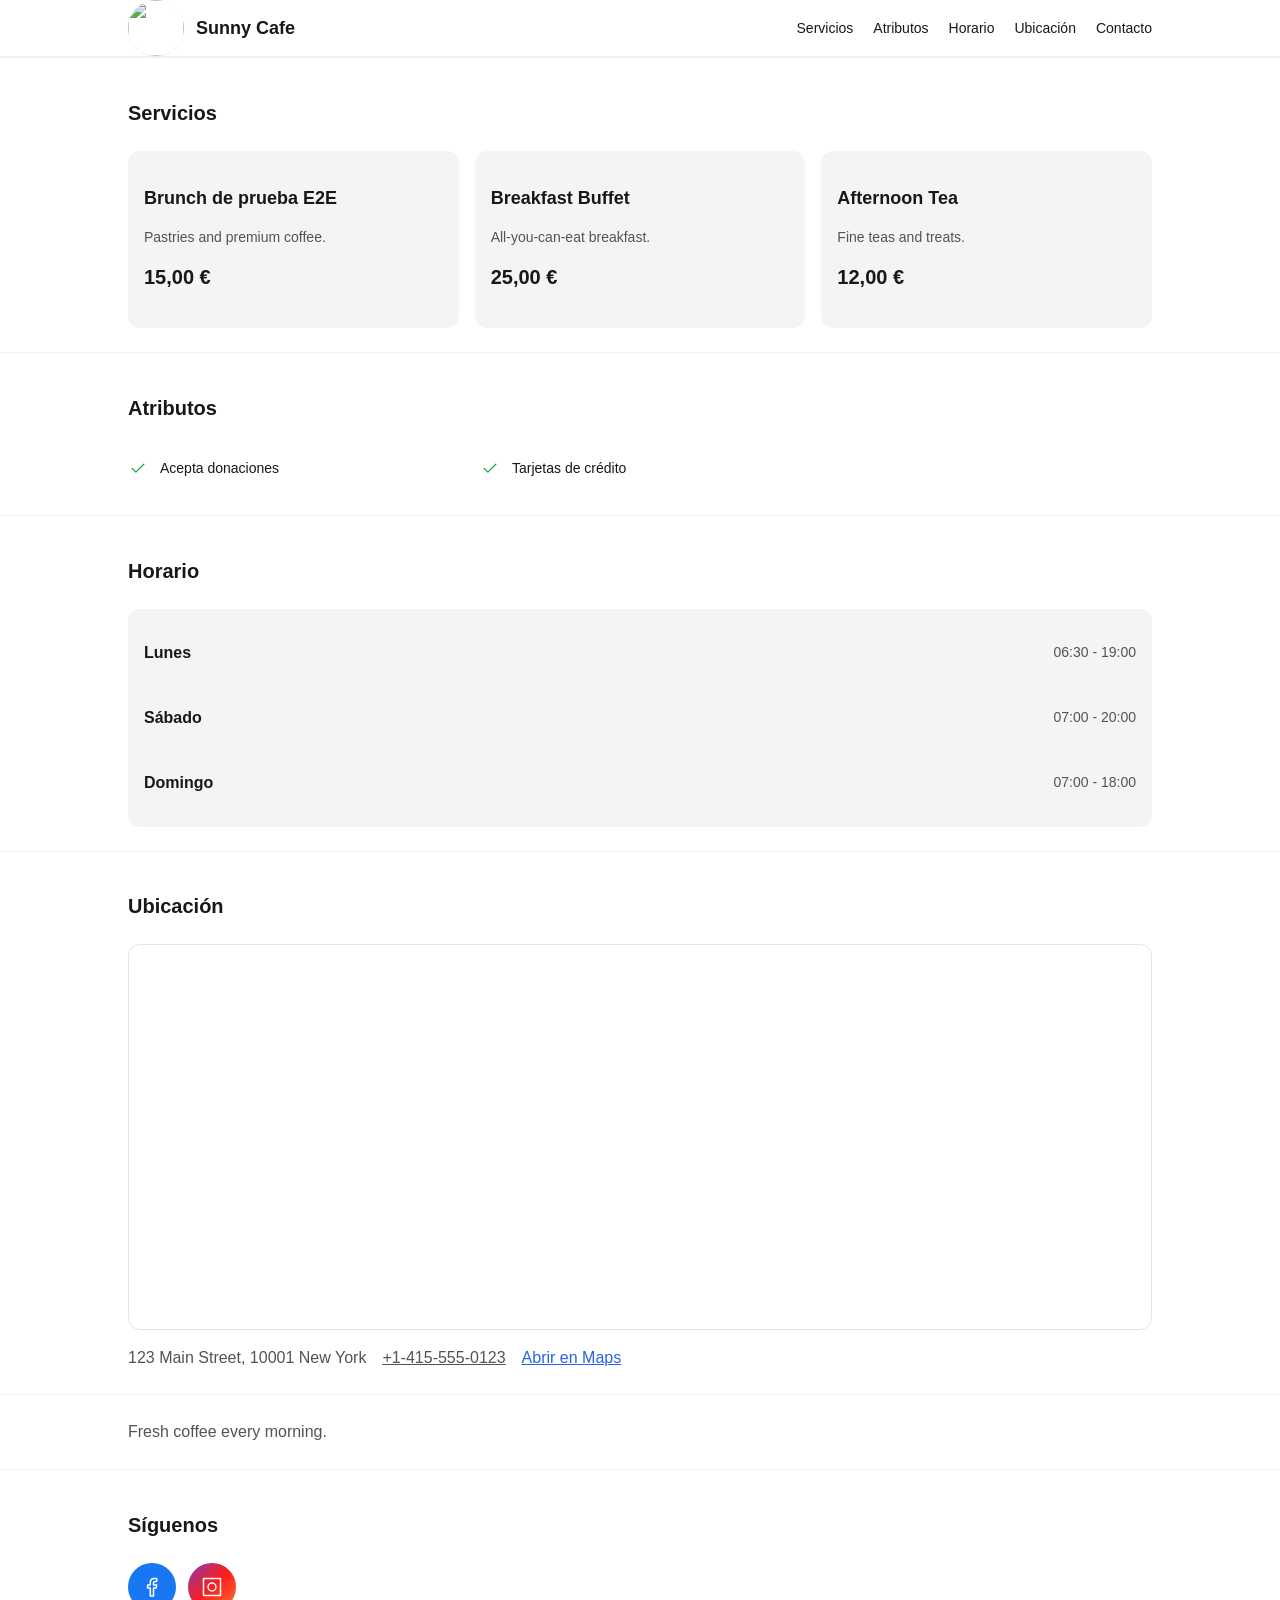
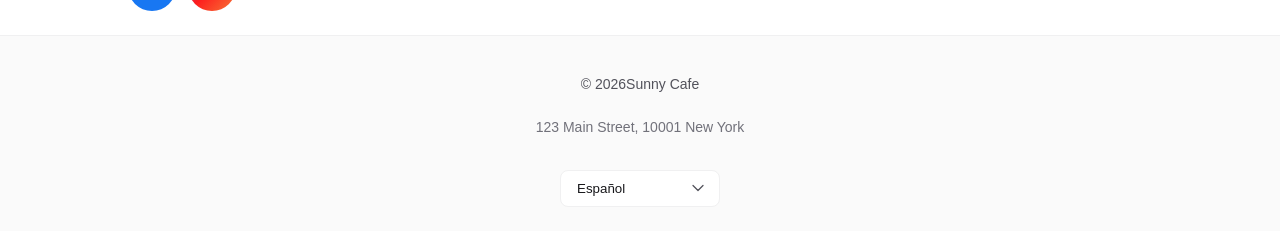
==== commit defa53d8: "Export static site" ====
--- a/public/index.html
+++ b/public/index.html
@@ -1,2 +1,2 @@
 <!DOCTYPE html><html lang="es" data-theme="stone"> <head><meta charset="utf-8"><meta name="viewport" content="width=device-width, initial-scale=1"><title>Sunny Cafe</title><meta name="description" content="Your neighborhood specialty coffee shop in the heart of New York."><link rel="stylesheet" href="assets/account.pP7Hshig.css">
-<link rel="stylesheet" href="assets/preview.BtDzkIYf.css"></head> <body> <a class="wm-site-skip-link" href="#main">Ir al contenido</a><header class="wm-nav"><div class="wm-container wm-site-nav__inner"><a class="wm-site-nav__brand" href="#main"><span class="wm-nav__logo"><img src="https://cdn.mylocalbusiness.io/assets/default/placeholder/sunny-cafe-logo.png" alt="" width="56" height="56"></span><span class="wm-site-nav__name">Sunny Cafe</span></a><nav class="wm-site-nav__links" aria-label="Secciones"><a class="wm-site-nav__link" href="#services">Servicios</a><a class="wm-site-nav__link" href="#amenities">Atributos</a><a class="wm-site-nav__link" href="#hours">Horario</a><a class="wm-site-nav__link" href="#location">Ubicación</a><a class="wm-site-nav__link" href="#contact">Contacto</a></nav><details class="wm-site-menu"><summary class="wm-nav__toggle" aria-label="Abrir el menú de navegación"><svg class="wm-icon" viewBox="0 0 24 24" fill="none" stroke="currentColor" stroke-width="1.5" aria-hidden="true"><path d="M3 6h18M3 12h18M3 18h18" stroke-linecap="round"></path></svg></summary><nav class="wm-site-menu__panel" aria-label="Secciones"><a class="wm-site-nav__link" href="#services">Servicios</a><a class="wm-site-nav__link" href="#amenities">Atributos</a><a class="wm-site-nav__link" href="#hours">Horario</a><a class="wm-site-nav__link" href="#location">Ubicación</a><a class="wm-site-nav__link" href="#contact">Contacto</a></nav></details></div></header><main id="main" tabindex="-1"><section id="top" class="wm-site-hero" aria-labelledby="hero-title"><img class="wm-hero-cover wm-site-hero__cover" src="https://cdn.mylocalbusiness.io/assets/default/placeholder/sunny-cafe-logo.png" alt="" fetchpriority="high" decoding="async"><div class="wm-hero-scrim wm-site-hero__layer" aria-hidden="true"></div><div class="wm-hero-scrim-gradient wm-site-hero__layer" aria-hidden="true"></div><div class="wm-container wm-site-hero__content"><h1 id="hero-title" class="wm-hero-title wm-site-hero__title">Sunny Cafe</h1><p class="wm-hero-subtitle wm-site-hero__subtitle">Coffee Shop</p><p class="wm-hero-subtitle wm-site-hero__meta"><span>123 Main Street, 10001 New York</span><a href="tel:+1-415-555-0123">+1-415-555-0123</a></p><p class="wm-hero-description wm-site-hero__description">Your neighborhood specialty coffee shop in the heart of New York.</p></div></section><section class="wm-site-section" aria-label="Acciones rápidas"><div class="wm-container"><div class="wm-site-actions"><div class="wm-action"><a class="wm-action__button wm-action__button--primary" href="https://www.google.com/maps/search/?api=1&query=123%20Main%20Street%2C%2010001%20New%20York" target="_blank" rel="noopener noreferrer" aria-label="Cómo llegar Sunny Cafe"><svg class="wm-action__icon" viewBox="0 0 24 24" fill="none" stroke="currentColor" stroke-width="1.5" aria-hidden="true"><path d="M12 21s7-5.5 7-11a7 7 0 10-14 0c0 5.5 7 11 7 11z" stroke-linejoin="round"></path><circle cx="12" cy="10" r="2.5"></circle></svg></a><span class="wm-action__label">Cómo llegar</span></div><div class="wm-action"><a class="wm-action__button wm-action__button--secondary" href="tel:+1-415-555-0123" aria-label="Llamar a Sunny Cafe"><svg class="wm-action__icon" viewBox="0 0 24 24" fill="none" stroke="currentColor" stroke-width="1.5" aria-hidden="true"><path d="M5 4h3l2 5-2 1.5a11 11 0 005.5 5.5L15 14l5 2v3a1 1 0 01-1.1 1A16 16 0 014 5.1 1 1 0 015 4z" stroke-linejoin="round"></path></svg></a><span class="wm-action__label">Llamar</span></div><div class="wm-action"><a class="wm-action__button wm-action__button--tertiary" href="https://wa.me/1234567890" target="_blank" rel="noopener noreferrer" aria-label="Mensaje a Sunny Cafe por WhatsApp"><svg class="wm-action__icon" viewBox="0 0 24 24" fill="currentColor" aria-hidden="true"><path d="M12 2a10 10 0 00-8.6 15.1L2 22l5-1.3A10 10 0 1012 2zm0 2a8 8 0 015.7 12.3l-.3.4.2 1.4-1.7-.9-.4.2A8 8 0 114.7 13l-.3-.4-1.4-.2.9-1.4-.2-.4A8 8 0 0112 4z"></path></svg></a><span class="wm-action__label">WhatsApp</span></div></div><div class="wm-site-actions__book"><a class="wm-book" href="https://example.com/book" target="_blank" rel="noopener noreferrer"><svg class="wm-book__icon" viewBox="0 0 24 24" fill="none" stroke="currentColor" stroke-width="1.5" aria-hidden="true"><rect x="3" y="5" width="18" height="16" rx="2"></rect><path d="M3 10h18M8 3v4M16 3v4" stroke-linecap="round"></path></svg>Reservar</a></div></div></section><section id="gallery" class="wm-site-section" aria-labelledby="gallery-title"><div class="wm-container"><h2 id="gallery-title" class="wm-section-title">Galería</h2><div class="wm-carousel"><div class="wm-site-carousel__track" tabindex="0" role="group" aria-label="Galería de fotos de Sunny Cafe"><img class="wm-carousel__slide wm-site-carousel__slide" src="https://cdn.mylocalbusiness.io/assets/default/placeholder/sunny-cafe-logo.png" alt="Sunny Cafe 1" loading="lazy" decoding="async" width="960" height="640"></div></div></div></section><section id="services" class="wm-site-section" aria-labelledby="services-title"><div class="wm-container"><h2 id="services-title" class="wm-section-title">Servicios</h2><ul class="wm-site-list wm-site-grid"><li><article class="wm-service-card"><h3 class="wm-service-card__title">Brunch de mañana</h3><p class="wm-service-card__description">Pastries and premium coffee.</p><p class="wm-service-card__price">15,00 €</p></article></li><li><article class="wm-service-card"><h3 class="wm-service-card__title">Breakfast Buffet</h3><p class="wm-service-card__description">All-you-can-eat breakfast.</p><p class="wm-service-card__price">25,00 €</p></article></li><li><article class="wm-service-card"><h3 class="wm-service-card__title">Afternoon Tea</h3><p class="wm-service-card__description">Fine teas and treats.</p><p class="wm-service-card__price">12,00 €</p></article></li></ul></div></section><section id="amenities" class="wm-site-section" aria-labelledby="amenities-title"><div class="wm-container"><h2 id="amenities-title" class="wm-section-title">Atributos</h2><ul class="wm-site-list wm-site-attributes"><li class="wm-attribute"><svg class="wm-attribute__icon" viewBox="0 0 24 24" fill="none" stroke="currentColor" stroke-width="1.5" aria-hidden="true"><path d="M5 12.5l4.5 4.5L19 7.5" stroke-linecap="round" stroke-linejoin="round"></path></svg><span class="wm-attribute__label">Acepta donaciones</span></li><li class="wm-attribute"><svg class="wm-attribute__icon" viewBox="0 0 24 24" fill="none" stroke="currentColor" stroke-width="1.5" aria-hidden="true"><path d="M5 12.5l4.5 4.5L19 7.5" stroke-linecap="round" stroke-linejoin="round"></path></svg><span class="wm-attribute__label">Tarjetas de crédito</span></li></ul></div></section><section id="hours" class="wm-site-section" aria-labelledby="hours-title"><div class="wm-container"><h2 id="hours-title" class="wm-section-title">Horario</h2><div class="wm-hours"><p class="wm-hours__row"><span class="wm-hours__day">Lunes</span><span class="wm-hours__time">06:30 - 19:00</span></p><p class="wm-hours__row"><span class="wm-hours__day">Sábado</span><span class="wm-hours__time">07:00 - 20:00</span></p><p class="wm-hours__row"><span class="wm-hours__day">Domingo</span><span class="wm-hours__time">07:00 - 18:00</span></p></div></div></section><section id="location" class="wm-site-section" aria-labelledby="location-title"><div class="wm-container"><h2 id="location-title" class="wm-section-title">Ubicación</h2><div class="wm-card wm-map wm-site-map-frame"><iframe title="Mapa de Sunny Cafe" src="https://www.google.com/maps?q=123%20Main%20Street%2C%2010001%20New%20York&output=embed" loading="lazy" referrerpolicy="no-referrer-when-downgrade"></iframe></div><p class="wm-site-map__meta wm-text-secondary"><span>123 Main Street, 10001 New York</span><a href="tel:+1-415-555-0123" class="wm-text-secondary">+1-415-555-0123</a><a href="https://www.google.com/maps/search/?api=1&query=123%20Main%20Street%2C%2010001%20New%20York" target="_blank" rel="noopener noreferrer">Abrir en Maps</a></p></div></section><section class="wm-site-section" aria-label="Sobre el negocio"><div class="wm-container"><div class="wm-site-prose"><p>Fresh coffee every morning.</p></div></div></section><section id="contact" class="wm-site-section" aria-labelledby="contact-title"><div class="wm-container"><h2 id="contact-title" class="wm-section-title">Síguenos</h2><ul class="wm-site-list wm-site-socials"><li><a class="wm-social-link wm-social-link--facebook" href="https://www.facebook.com/" target="_blank" rel="noopener noreferrer" aria-label="Sunny Cafe en Facebook"><svg class="wm-social-link__icon" viewBox="0 0 24 24" fill="none" stroke="currentColor" stroke-width="1.5" aria-hidden="true"><path d="M13.5 21v-8h2.7l.4-3.1h-3.1V7.9c0-.9.25-1.5 1.55-1.5H16.7V3.6A22 22 0 0014.3 3.5c-2.4 0-4 1.45-4 4.1V9.9H7.6V13h2.7v8h3.2z" stroke-linecap="round" stroke-linejoin="round"></path></svg></a></li><li><a class="wm-social-link wm-social-link--instagram" href="https://www.instagram.com/" target="_blank" rel="noopener noreferrer" aria-label="Sunny Cafe en Instagram"><svg class="wm-social-link__icon" viewBox="0 0 24 24" fill="none" stroke="currentColor" stroke-width="1.5" aria-hidden="true"><path d="M3.5 3.5h17v17h-17z M12 8a4 4 0 100 8 4 4 0 000-8z" stroke-linecap="round" stroke-linejoin="round"></path></svg></a></li></ul></div></section></main><footer class="wm-footer"><div class="wm-container wm-site-footer__inner"><p class="wm-footer__copyright">© 2026Sunny Cafe</p><p class="wm-site-footer__meta wm-text-muted">123 Main Street, 10001 New York</p><div class="wm-footer__locale"><label class="wm-select"><span class="wm-visually-hidden">Idioma de la web</span><select class="wm-select__control" aria-label="Idioma de la web" data-site-lang data-current="es"><option value="es" selected>Español</option><option value="en">Inglés</option></select><span class="wm-select__chevron" aria-hidden="true"><svg viewBox="0 0 24 24" fill="none" stroke="currentColor" stroke-width="1.5"><path d="M6 9l6 6 6-6" stroke-linecap="round" stroke-linejoin="round"></path></svg></span></label></div></div></footer> </body></html>+<link rel="stylesheet" href="assets/preview.BtDzkIYf.css"></head> <body> <a class="wm-site-skip-link" href="#main">Ir al contenido</a><header class="wm-nav"><div class="wm-container wm-site-nav__inner"><a class="wm-site-nav__brand" href="#main"><span class="wm-nav__logo"><img src="https://cdn.mylocalbusiness.io/assets/default/placeholder/sunny-cafe-logo.png" alt="" width="56" height="56"></span><span class="wm-site-nav__name">Sunny Cafe</span></a><nav class="wm-site-nav__links" aria-label="Secciones"><a class="wm-site-nav__link" href="#services">Servicios</a><a class="wm-site-nav__link" href="#amenities">Atributos</a><a class="wm-site-nav__link" href="#hours">Horario</a><a class="wm-site-nav__link" href="#location">Ubicación</a><a class="wm-site-nav__link" href="#contact">Contacto</a></nav><details class="wm-site-menu"><summary class="wm-nav__toggle" aria-label="Abrir el menú de navegación"><svg class="wm-icon" viewBox="0 0 24 24" fill="none" stroke="currentColor" stroke-width="1.5" aria-hidden="true"><path d="M3 6h18M3 12h18M3 18h18" stroke-linecap="round"></path></svg></summary><nav class="wm-site-menu__panel" aria-label="Secciones"><a class="wm-site-nav__link" href="#services">Servicios</a><a class="wm-site-nav__link" href="#amenities">Atributos</a><a class="wm-site-nav__link" href="#hours">Horario</a><a class="wm-site-nav__link" href="#location">Ubicación</a><a class="wm-site-nav__link" href="#contact">Contacto</a></nav></details></div></header><main id="main" tabindex="-1"><section id="services" class="wm-site-section" aria-labelledby="services-title"><div class="wm-container"><h2 id="services-title" class="wm-section-title">Servicios</h2><ul class="wm-site-list wm-site-grid"><li><article class="wm-service-card"><h3 class="wm-service-card__title">Brunch de prueba E2E</h3><p class="wm-service-card__description">Pastries and premium coffee.</p><p class="wm-service-card__price">15,00 €</p></article></li><li><article class="wm-service-card"><h3 class="wm-service-card__title">Breakfast Buffet</h3><p class="wm-service-card__description">All-you-can-eat breakfast.</p><p class="wm-service-card__price">25,00 €</p></article></li><li><article class="wm-service-card"><h3 class="wm-service-card__title">Afternoon Tea</h3><p class="wm-service-card__description">Fine teas and treats.</p><p class="wm-service-card__price">12,00 €</p></article></li></ul></div></section><section id="amenities" class="wm-site-section" aria-labelledby="amenities-title"><div class="wm-container"><h2 id="amenities-title" class="wm-section-title">Atributos</h2><ul class="wm-site-list wm-site-attributes"><li class="wm-attribute"><svg class="wm-attribute__icon" viewBox="0 0 24 24" fill="none" stroke="currentColor" stroke-width="1.5" aria-hidden="true"><path d="M5 12.5l4.5 4.5L19 7.5" stroke-linecap="round" stroke-linejoin="round"></path></svg><span class="wm-attribute__label">Acepta donaciones</span></li><li class="wm-attribute"><svg class="wm-attribute__icon" viewBox="0 0 24 24" fill="none" stroke="currentColor" stroke-width="1.5" aria-hidden="true"><path d="M5 12.5l4.5 4.5L19 7.5" stroke-linecap="round" stroke-linejoin="round"></path></svg><span class="wm-attribute__label">Tarjetas de crédito</span></li></ul></div></section><section id="hours" class="wm-site-section" aria-labelledby="hours-title"><div class="wm-container"><h2 id="hours-title" class="wm-section-title">Horario</h2><div class="wm-hours"><p class="wm-hours__row"><span class="wm-hours__day">Lunes</span><span class="wm-hours__time">06:30 - 19:00</span></p><p class="wm-hours__row"><span class="wm-hours__day">Sábado</span><span class="wm-hours__time">07:00 - 20:00</span></p><p class="wm-hours__row"><span class="wm-hours__day">Domingo</span><span class="wm-hours__time">07:00 - 18:00</span></p></div></div></section><section id="location" class="wm-site-section" aria-labelledby="location-title"><div class="wm-container"><h2 id="location-title" class="wm-section-title">Ubicación</h2><div class="wm-card wm-map wm-site-map-frame"><iframe title="Mapa de Sunny Cafe" src="https://www.google.com/maps?q=123%20Main%20Street%2C%2010001%20New%20York&output=embed" loading="lazy" referrerpolicy="no-referrer-when-downgrade"></iframe></div><p class="wm-site-map__meta wm-text-secondary"><span>123 Main Street, 10001 New York</span><a href="tel:+1-415-555-0123" class="wm-text-secondary">+1-415-555-0123</a><a href="https://www.google.com/maps/search/?api=1&query=123%20Main%20Street%2C%2010001%20New%20York" target="_blank" rel="noopener noreferrer">Abrir en Maps</a></p></div></section><section class="wm-site-section" aria-label="Sobre el negocio"><div class="wm-container"><div class="wm-site-prose"><p>Fresh coffee every morning.</p></div></div></section><section id="contact" class="wm-site-section" aria-labelledby="contact-title"><div class="wm-container"><h2 id="contact-title" class="wm-section-title">Síguenos</h2><ul class="wm-site-list wm-site-socials"><li><a class="wm-social-link wm-social-link--facebook" href="https://www.facebook.com/" target="_blank" rel="noopener noreferrer" aria-label="Sunny Cafe en Facebook"><svg class="wm-social-link__icon" viewBox="0 0 24 24" fill="none" stroke="currentColor" stroke-width="1.5" aria-hidden="true"><path d="M13.5 21v-8h2.7l.4-3.1h-3.1V7.9c0-.9.25-1.5 1.55-1.5H16.7V3.6A22 22 0 0014.3 3.5c-2.4 0-4 1.45-4 4.1V9.9H7.6V13h2.7v8h3.2z" stroke-linecap="round" stroke-linejoin="round"></path></svg></a></li><li><a class="wm-social-link wm-social-link--instagram" href="https://www.instagram.com/" target="_blank" rel="noopener noreferrer" aria-label="Sunny Cafe en Instagram"><svg class="wm-social-link__icon" viewBox="0 0 24 24" fill="none" stroke="currentColor" stroke-width="1.5" aria-hidden="true"><path d="M3.5 3.5h17v17h-17z M12 8a4 4 0 100 8 4 4 0 000-8z" stroke-linecap="round" stroke-linejoin="round"></path></svg></a></li></ul></div></section></main><footer class="wm-footer"><div class="wm-container wm-site-footer__inner"><p class="wm-footer__copyright">© 2026Sunny Cafe</p><p class="wm-site-footer__meta wm-text-muted">123 Main Street, 10001 New York</p><div class="wm-footer__locale"><label class="wm-select"><span class="wm-visually-hidden">Idioma de la web</span><select class="wm-select__control" aria-label="Idioma de la web" data-site-lang data-current="es"><option value="es" selected>Español</option><option value="en">Inglés</option></select><span class="wm-select__chevron" aria-hidden="true"><svg viewBox="0 0 24 24" fill="none" stroke="currentColor" stroke-width="1.5"><path d="M6 9l6 6 6-6" stroke-linecap="round" stroke-linejoin="round"></path></svg></span></label></div></div></footer> </body></html>
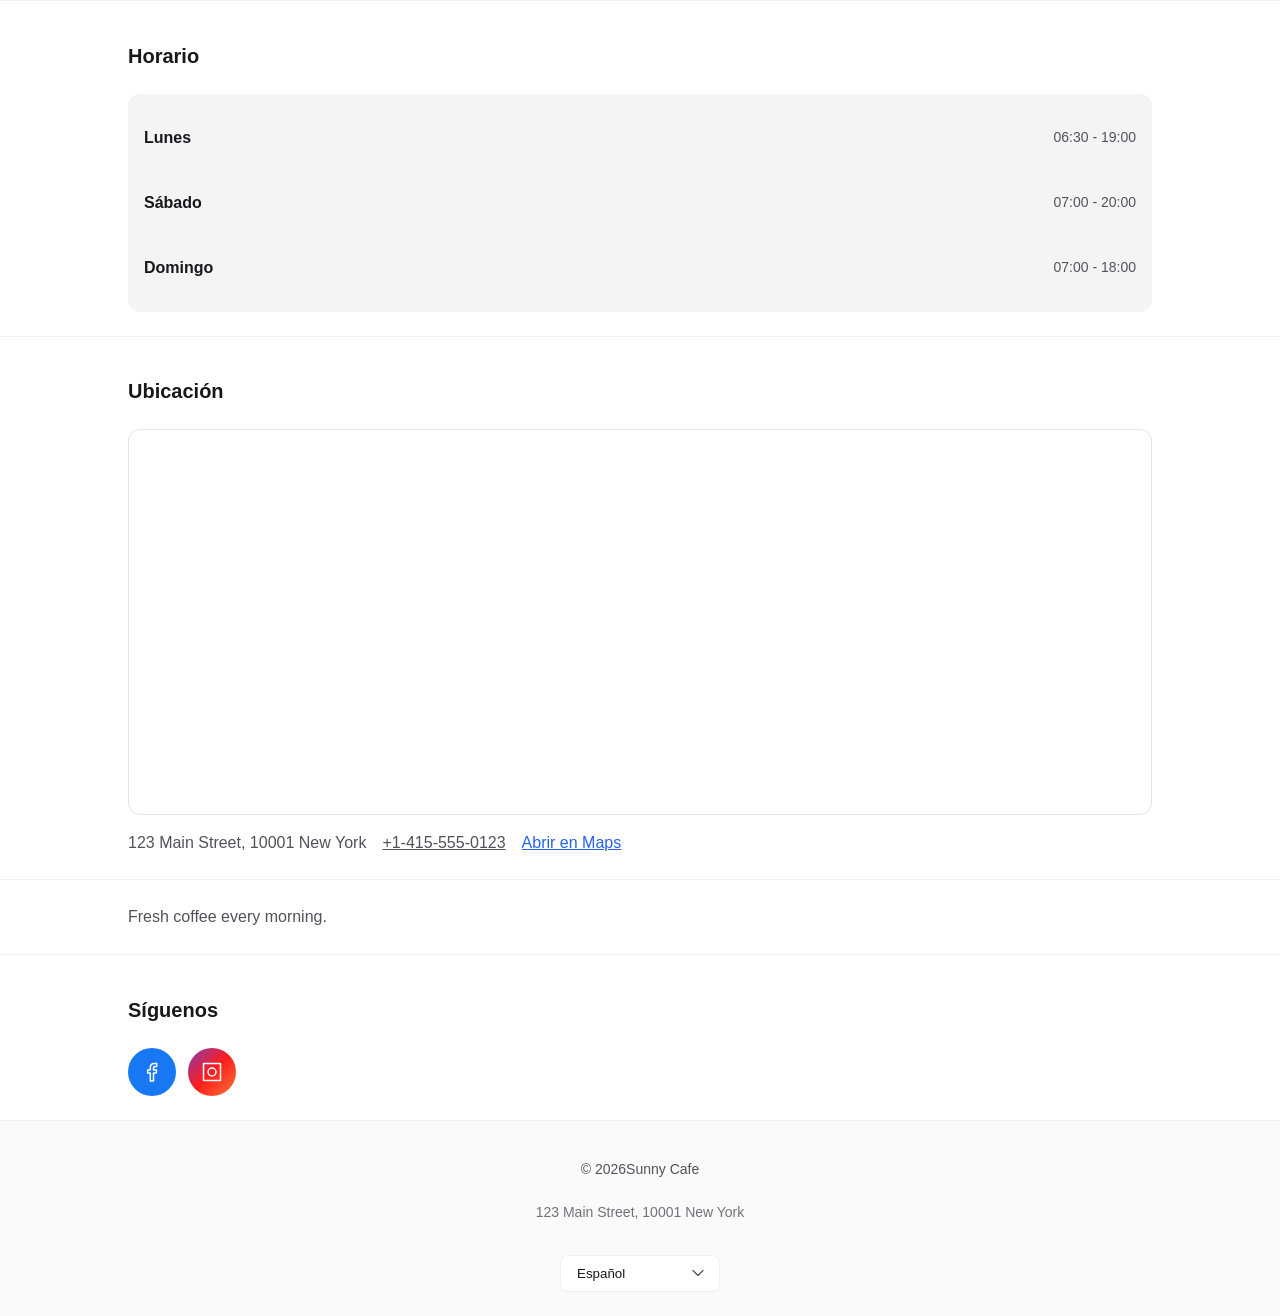
==== commit d8700960: "Export static site" ====
--- a/public/index.html
+++ b/public/index.html
@@ -1,2 +1,2 @@
 <!DOCTYPE html><html lang="es" data-theme="stone"> <head><meta charset="utf-8"><meta name="viewport" content="width=device-width, initial-scale=1"><title>Sunny Cafe</title><meta name="description" content="Your neighborhood specialty coffee shop in the heart of New York."><link rel="stylesheet" href="assets/account.pP7Hshig.css">
-<link rel="stylesheet" href="assets/preview.BtDzkIYf.css"></head> <body> <a class="wm-site-skip-link" href="#main">Ir al contenido</a><header class="wm-nav"><div class="wm-container wm-site-nav__inner"><a class="wm-site-nav__brand" href="#main"><span class="wm-nav__logo"><img src="https://cdn.mylocalbusiness.io/assets/default/placeholder/sunny-cafe-logo.png" alt="" width="56" height="56"></span><span class="wm-site-nav__name">Sunny Cafe</span></a><nav class="wm-site-nav__links" aria-label="Secciones"><a class="wm-site-nav__link" href="#services">Servicios</a><a class="wm-site-nav__link" href="#amenities">Atributos</a><a class="wm-site-nav__link" href="#hours">Horario</a><a class="wm-site-nav__link" href="#location">Ubicación</a><a class="wm-site-nav__link" href="#contact">Contacto</a></nav><details class="wm-site-menu"><summary class="wm-nav__toggle" aria-label="Abrir el menú de navegación"><svg class="wm-icon" viewBox="0 0 24 24" fill="none" stroke="currentColor" stroke-width="1.5" aria-hidden="true"><path d="M3 6h18M3 12h18M3 18h18" stroke-linecap="round"></path></svg></summary><nav class="wm-site-menu__panel" aria-label="Secciones"><a class="wm-site-nav__link" href="#services">Servicios</a><a class="wm-site-nav__link" href="#amenities">Atributos</a><a class="wm-site-nav__link" href="#hours">Horario</a><a class="wm-site-nav__link" href="#location">Ubicación</a><a class="wm-site-nav__link" href="#contact">Contacto</a></nav></details></div></header><main id="main" tabindex="-1"><section id="services" class="wm-site-section" aria-labelledby="services-title"><div class="wm-container"><h2 id="services-title" class="wm-section-title">Servicios</h2><ul class="wm-site-list wm-site-grid"><li><article class="wm-service-card"><h3 class="wm-service-card__title">Brunch de prueba E2E</h3><p class="wm-service-card__description">Pastries and premium coffee.</p><p class="wm-service-card__price">15,00 €</p></article></li><li><article class="wm-service-card"><h3 class="wm-service-card__title">Breakfast Buffet</h3><p class="wm-service-card__description">All-you-can-eat breakfast.</p><p class="wm-service-card__price">25,00 €</p></article></li><li><article class="wm-service-card"><h3 class="wm-service-card__title">Afternoon Tea</h3><p class="wm-service-card__description">Fine teas and treats.</p><p class="wm-service-card__price">12,00 €</p></article></li></ul></div></section><section id="amenities" class="wm-site-section" aria-labelledby="amenities-title"><div class="wm-container"><h2 id="amenities-title" class="wm-section-title">Atributos</h2><ul class="wm-site-list wm-site-attributes"><li class="wm-attribute"><svg class="wm-attribute__icon" viewBox="0 0 24 24" fill="none" stroke="currentColor" stroke-width="1.5" aria-hidden="true"><path d="M5 12.5l4.5 4.5L19 7.5" stroke-linecap="round" stroke-linejoin="round"></path></svg><span class="wm-attribute__label">Acepta donaciones</span></li><li class="wm-attribute"><svg class="wm-attribute__icon" viewBox="0 0 24 24" fill="none" stroke="currentColor" stroke-width="1.5" aria-hidden="true"><path d="M5 12.5l4.5 4.5L19 7.5" stroke-linecap="round" stroke-linejoin="round"></path></svg><span class="wm-attribute__label">Tarjetas de crédito</span></li></ul></div></section><section id="hours" class="wm-site-section" aria-labelledby="hours-title"><div class="wm-container"><h2 id="hours-title" class="wm-section-title">Horario</h2><div class="wm-hours"><p class="wm-hours__row"><span class="wm-hours__day">Lunes</span><span class="wm-hours__time">06:30 - 19:00</span></p><p class="wm-hours__row"><span class="wm-hours__day">Sábado</span><span class="wm-hours__time">07:00 - 20:00</span></p><p class="wm-hours__row"><span class="wm-hours__day">Domingo</span><span class="wm-hours__time">07:00 - 18:00</span></p></div></div></section><section id="location" class="wm-site-section" aria-labelledby="location-title"><div class="wm-container"><h2 id="location-title" class="wm-section-title">Ubicación</h2><div class="wm-card wm-map wm-site-map-frame"><iframe title="Mapa de Sunny Cafe" src="https://www.google.com/maps?q=123%20Main%20Street%2C%2010001%20New%20York&output=embed" loading="lazy" referrerpolicy="no-referrer-when-downgrade"></iframe></div><p class="wm-site-map__meta wm-text-secondary"><span>123 Main Street, 10001 New York</span><a href="tel:+1-415-555-0123" class="wm-text-secondary">+1-415-555-0123</a><a href="https://www.google.com/maps/search/?api=1&query=123%20Main%20Street%2C%2010001%20New%20York" target="_blank" rel="noopener noreferrer">Abrir en Maps</a></p></div></section><section class="wm-site-section" aria-label="Sobre el negocio"><div class="wm-container"><div class="wm-site-prose"><p>Fresh coffee every morning.</p></div></div></section><section id="contact" class="wm-site-section" aria-labelledby="contact-title"><div class="wm-container"><h2 id="contact-title" class="wm-section-title">Síguenos</h2><ul class="wm-site-list wm-site-socials"><li><a class="wm-social-link wm-social-link--facebook" href="https://www.facebook.com/" target="_blank" rel="noopener noreferrer" aria-label="Sunny Cafe en Facebook"><svg class="wm-social-link__icon" viewBox="0 0 24 24" fill="none" stroke="currentColor" stroke-width="1.5" aria-hidden="true"><path d="M13.5 21v-8h2.7l.4-3.1h-3.1V7.9c0-.9.25-1.5 1.55-1.5H16.7V3.6A22 22 0 0014.3 3.5c-2.4 0-4 1.45-4 4.1V9.9H7.6V13h2.7v8h3.2z" stroke-linecap="round" stroke-linejoin="round"></path></svg></a></li><li><a class="wm-social-link wm-social-link--instagram" href="https://www.instagram.com/" target="_blank" rel="noopener noreferrer" aria-label="Sunny Cafe en Instagram"><svg class="wm-social-link__icon" viewBox="0 0 24 24" fill="none" stroke="currentColor" stroke-width="1.5" aria-hidden="true"><path d="M3.5 3.5h17v17h-17z M12 8a4 4 0 100 8 4 4 0 000-8z" stroke-linecap="round" stroke-linejoin="round"></path></svg></a></li></ul></div></section></main><footer class="wm-footer"><div class="wm-container wm-site-footer__inner"><p class="wm-footer__copyright">© 2026Sunny Cafe</p><p class="wm-site-footer__meta wm-text-muted">123 Main Street, 10001 New York</p><div class="wm-footer__locale"><label class="wm-select"><span class="wm-visually-hidden">Idioma de la web</span><select class="wm-select__control" aria-label="Idioma de la web" data-site-lang data-current="es"><option value="es" selected>Español</option><option value="en">Inglés</option></select><span class="wm-select__chevron" aria-hidden="true"><svg viewBox="0 0 24 24" fill="none" stroke="currentColor" stroke-width="1.5"><path d="M6 9l6 6 6-6" stroke-linecap="round" stroke-linejoin="round"></path></svg></span></label></div></div></footer> </body></html>+<link rel="stylesheet" href="assets/preview.BtDzkIYf.css"></head> <body> <a class="wm-site-skip-link" href="#main">Ir al contenido</a><main id="main" tabindex="-1"><section id="hours" class="wm-site-section" aria-labelledby="hours-title"><div class="wm-container"><h2 id="hours-title" class="wm-section-title">Horario</h2><div class="wm-hours"><p class="wm-hours__row"><span class="wm-hours__day">Lunes</span><span class="wm-hours__time">06:30 - 19:00</span></p><p class="wm-hours__row"><span class="wm-hours__day">Sábado</span><span class="wm-hours__time">07:00 - 20:00</span></p><p class="wm-hours__row"><span class="wm-hours__day">Domingo</span><span class="wm-hours__time">07:00 - 18:00</span></p></div></div></section><section id="location" class="wm-site-section" aria-labelledby="location-title"><div class="wm-container"><h2 id="location-title" class="wm-section-title">Ubicación</h2><div class="wm-card wm-map wm-site-map-frame"><iframe title="Mapa de Sunny Cafe" src="https://www.google.com/maps?q=123%20Main%20Street%2C%2010001%20New%20York&output=embed" loading="lazy" referrerpolicy="no-referrer-when-downgrade"></iframe></div><p class="wm-site-map__meta wm-text-secondary"><span>123 Main Street, 10001 New York</span><a href="tel:+1-415-555-0123" class="wm-text-secondary">+1-415-555-0123</a><a href="https://www.google.com/maps/search/?api=1&query=123%20Main%20Street%2C%2010001%20New%20York" target="_blank" rel="noopener noreferrer">Abrir en Maps</a></p></div></section><section class="wm-site-section" aria-label="Sobre el negocio"><div class="wm-container"><div class="wm-site-prose"><p>Fresh coffee every morning.</p></div></div></section><section id="contact" class="wm-site-section" aria-labelledby="contact-title"><div class="wm-container"><h2 id="contact-title" class="wm-section-title">Síguenos</h2><ul class="wm-site-list wm-site-socials"><li><a class="wm-social-link wm-social-link--facebook" href="https://www.facebook.com/" target="_blank" rel="noopener noreferrer" aria-label="Sunny Cafe en Facebook"><svg class="wm-social-link__icon" viewBox="0 0 24 24" fill="none" stroke="currentColor" stroke-width="1.5" aria-hidden="true"><path d="M13.5 21v-8h2.7l.4-3.1h-3.1V7.9c0-.9.25-1.5 1.55-1.5H16.7V3.6A22 22 0 0014.3 3.5c-2.4 0-4 1.45-4 4.1V9.9H7.6V13h2.7v8h3.2z" stroke-linecap="round" stroke-linejoin="round"></path></svg></a></li><li><a class="wm-social-link wm-social-link--instagram" href="https://www.instagram.com/" target="_blank" rel="noopener noreferrer" aria-label="Sunny Cafe en Instagram"><svg class="wm-social-link__icon" viewBox="0 0 24 24" fill="none" stroke="currentColor" stroke-width="1.5" aria-hidden="true"><path d="M3.5 3.5h17v17h-17z M12 8a4 4 0 100 8 4 4 0 000-8z" stroke-linecap="round" stroke-linejoin="round"></path></svg></a></li></ul></div></section></main><footer class="wm-footer"><div class="wm-container wm-site-footer__inner"><p class="wm-footer__copyright">© 2026Sunny Cafe</p><p class="wm-site-footer__meta wm-text-muted">123 Main Street, 10001 New York</p><div class="wm-footer__locale"><label class="wm-select"><span class="wm-visually-hidden">Idioma de la web</span><select class="wm-select__control" aria-label="Idioma de la web" data-site-lang data-current="es"><option value="es" selected>Español</option><option value="en">Inglés</option></select><span class="wm-select__chevron" aria-hidden="true"><svg viewBox="0 0 24 24" fill="none" stroke="currentColor" stroke-width="1.5"><path d="M6 9l6 6 6-6" stroke-linecap="round" stroke-linejoin="round"></path></svg></span></label></div></div></footer> </body></html>
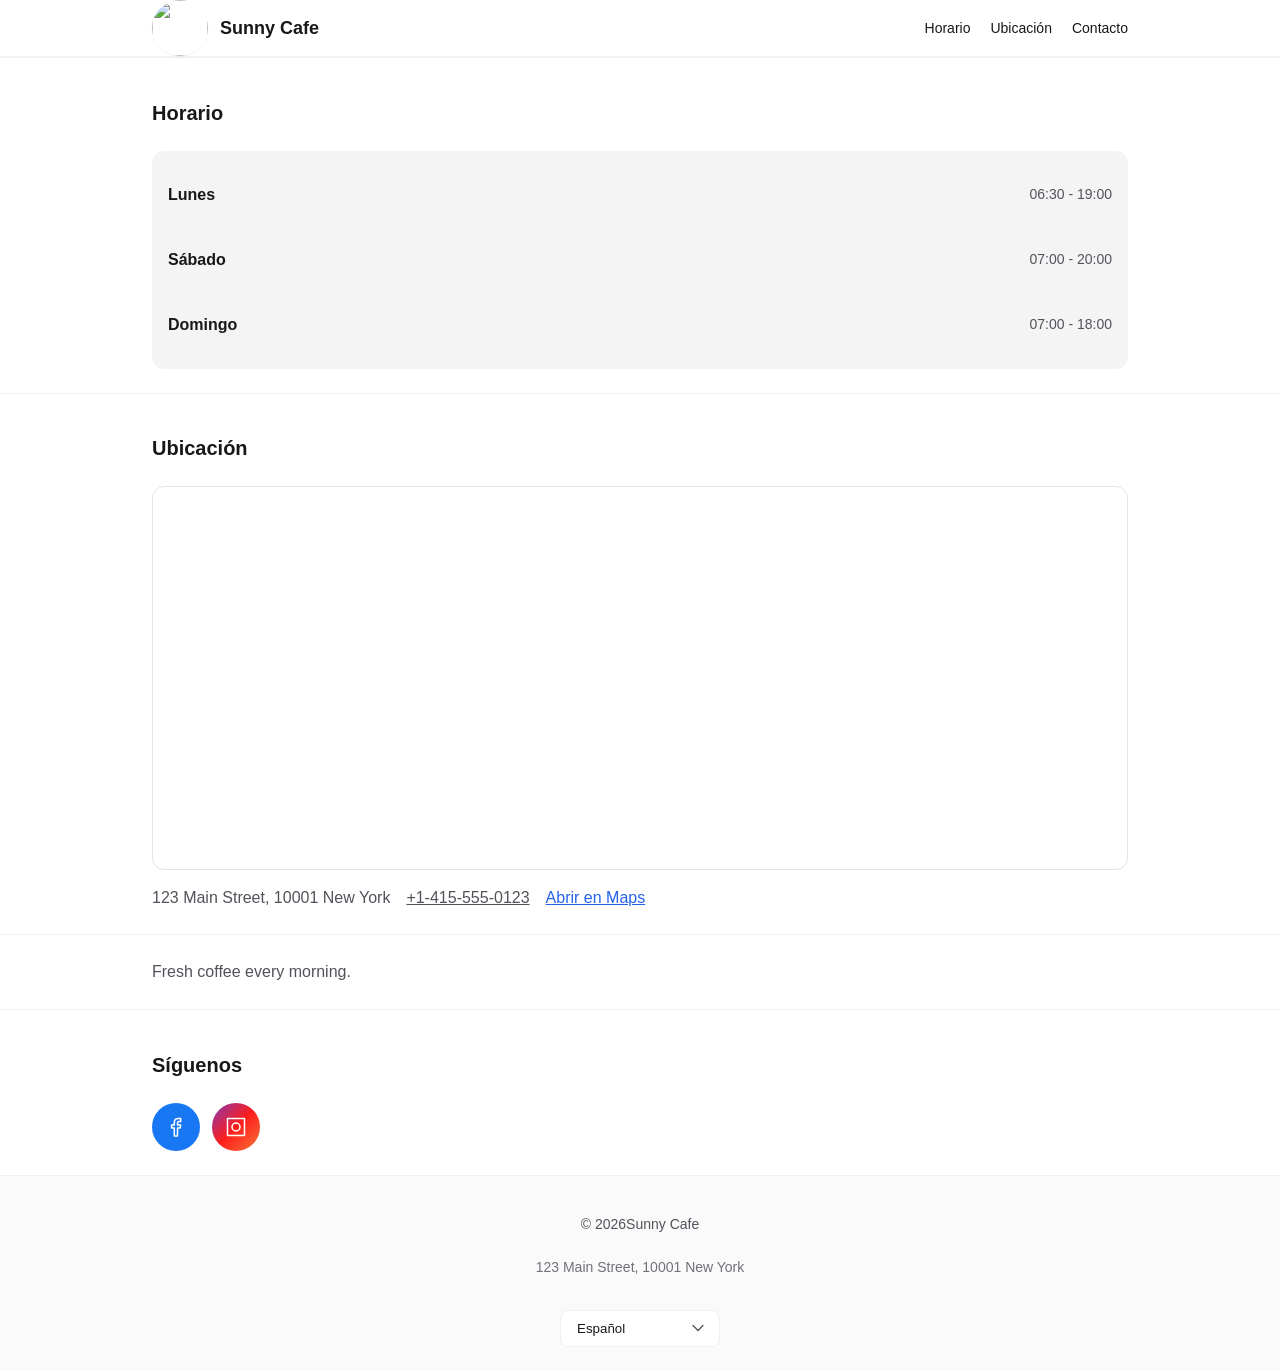
==== commit 72872599: "Export static site" ====
--- a/public/index.html
+++ b/public/index.html
@@ -1,2 +1,2 @@
-<!DOCTYPE html><html lang="es" data-theme="stone"> <head><meta charset="utf-8"><meta name="viewport" content="width=device-width, initial-scale=1"><title>Sunny Cafe</title><meta name="description" content="Your neighborhood specialty coffee shop in the heart of New York."><link rel="stylesheet" href="assets/account.pP7Hshig.css">
-<link rel="stylesheet" href="assets/preview.BtDzkIYf.css"></head> <body> <a class="wm-site-skip-link" href="#main">Ir al contenido</a><main id="main" tabindex="-1"><section id="hours" class="wm-site-section" aria-labelledby="hours-title"><div class="wm-container"><h2 id="hours-title" class="wm-section-title">Horario</h2><div class="wm-hours"><p class="wm-hours__row"><span class="wm-hours__day">Lunes</span><span class="wm-hours__time">06:30 - 19:00</span></p><p class="wm-hours__row"><span class="wm-hours__day">Sábado</span><span class="wm-hours__time">07:00 - 20:00</span></p><p class="wm-hours__row"><span class="wm-hours__day">Domingo</span><span class="wm-hours__time">07:00 - 18:00</span></p></div></div></section><section id="location" class="wm-site-section" aria-labelledby="location-title"><div class="wm-container"><h2 id="location-title" class="wm-section-title">Ubicación</h2><div class="wm-card wm-map wm-site-map-frame"><iframe title="Mapa de Sunny Cafe" src="https://www.google.com/maps?q=123%20Main%20Street%2C%2010001%20New%20York&output=embed" loading="lazy" referrerpolicy="no-referrer-when-downgrade"></iframe></div><p class="wm-site-map__meta wm-text-secondary"><span>123 Main Street, 10001 New York</span><a href="tel:+1-415-555-0123" class="wm-text-secondary">+1-415-555-0123</a><a href="https://www.google.com/maps/search/?api=1&query=123%20Main%20Street%2C%2010001%20New%20York" target="_blank" rel="noopener noreferrer">Abrir en Maps</a></p></div></section><section class="wm-site-section" aria-label="Sobre el negocio"><div class="wm-container"><div class="wm-site-prose"><p>Fresh coffee every morning.</p></div></div></section><section id="contact" class="wm-site-section" aria-labelledby="contact-title"><div class="wm-container"><h2 id="contact-title" class="wm-section-title">Síguenos</h2><ul class="wm-site-list wm-site-socials"><li><a class="wm-social-link wm-social-link--facebook" href="https://www.facebook.com/" target="_blank" rel="noopener noreferrer" aria-label="Sunny Cafe en Facebook"><svg class="wm-social-link__icon" viewBox="0 0 24 24" fill="none" stroke="currentColor" stroke-width="1.5" aria-hidden="true"><path d="M13.5 21v-8h2.7l.4-3.1h-3.1V7.9c0-.9.25-1.5 1.55-1.5H16.7V3.6A22 22 0 0014.3 3.5c-2.4 0-4 1.45-4 4.1V9.9H7.6V13h2.7v8h3.2z" stroke-linecap="round" stroke-linejoin="round"></path></svg></a></li><li><a class="wm-social-link wm-social-link--instagram" href="https://www.instagram.com/" target="_blank" rel="noopener noreferrer" aria-label="Sunny Cafe en Instagram"><svg class="wm-social-link__icon" viewBox="0 0 24 24" fill="none" stroke="currentColor" stroke-width="1.5" aria-hidden="true"><path d="M3.5 3.5h17v17h-17z M12 8a4 4 0 100 8 4 4 0 000-8z" stroke-linecap="round" stroke-linejoin="round"></path></svg></a></li></ul></div></section></main><footer class="wm-footer"><div class="wm-container wm-site-footer__inner"><p class="wm-footer__copyright">© 2026Sunny Cafe</p><p class="wm-site-footer__meta wm-text-muted">123 Main Street, 10001 New York</p><div class="wm-footer__locale"><label class="wm-select"><span class="wm-visually-hidden">Idioma de la web</span><select class="wm-select__control" aria-label="Idioma de la web" data-site-lang data-current="es"><option value="es" selected>Español</option><option value="en">Inglés</option></select><span class="wm-select__chevron" aria-hidden="true"><svg viewBox="0 0 24 24" fill="none" stroke="currentColor" stroke-width="1.5"><path d="M6 9l6 6 6-6" stroke-linecap="round" stroke-linejoin="round"></path></svg></span></label></div></div></footer> </body></html>+<!DOCTYPE html><html lang="es" data-theme="stone"> <head><meta charset="utf-8"><meta name="viewport" content="width=device-width, initial-scale=1"><title>Sunny Cafe</title><meta name="description" content="Your neighborhood specialty coffee shop in the heart of New York."><link rel="stylesheet" href="assets/account.Urhtq6Dw.css">
+<link rel="stylesheet" href="assets/preview.BtDzkIYf.css"></head> <body> <a class="wm-site-skip-link" href="#main">Ir al contenido</a><header class="wm-nav"><div class="wm-container wm-site-nav__inner"><a class="wm-site-nav__brand" href="#main"><span class="wm-nav__logo"><img src="https://cdn.mylocalbusiness.io/assets/default/placeholder/sunny-cafe-logo.png" alt="" width="56" height="56"></span><span class="wm-site-nav__name">Sunny Cafe</span></a><nav class="wm-site-nav__links" aria-label="Secciones"><a class="wm-site-nav__link" href="#hours">Horario</a><a class="wm-site-nav__link" href="#location">Ubicación</a><a class="wm-site-nav__link" href="#contact">Contacto</a></nav><details class="wm-site-menu"><summary class="wm-nav__toggle" aria-label="Abrir el menú de navegación"><svg class="wm-icon" viewBox="0 0 24 24" fill="none" stroke="currentColor" stroke-width="1.5" aria-hidden="true"><path d="M3 6h18M3 12h18M3 18h18" stroke-linecap="round"></path></svg></summary><nav class="wm-site-menu__panel" aria-label="Secciones"><a class="wm-site-nav__link" href="#hours">Horario</a><a class="wm-site-nav__link" href="#location">Ubicación</a><a class="wm-site-nav__link" href="#contact">Contacto</a></nav></details></div></header><main id="main" tabindex="-1"><section id="hours" class="wm-site-section" aria-labelledby="hours-title"><div class="wm-container"><h2 id="hours-title" class="wm-section-title">Horario</h2><div class="wm-hours"><p class="wm-hours__row"><span class="wm-hours__day">Lunes</span><span class="wm-hours__time">06:30 - 19:00</span></p><p class="wm-hours__row"><span class="wm-hours__day">Sábado</span><span class="wm-hours__time">07:00 - 20:00</span></p><p class="wm-hours__row"><span class="wm-hours__day">Domingo</span><span class="wm-hours__time">07:00 - 18:00</span></p></div></div></section><section id="location" class="wm-site-section" aria-labelledby="location-title"><div class="wm-container"><h2 id="location-title" class="wm-section-title">Ubicación</h2><div class="wm-card wm-map wm-site-map-frame"><iframe title="Mapa de Sunny Cafe" src="https://www.google.com/maps?q=123%20Main%20Street%2C%2010001%20New%20York&output=embed" loading="lazy" referrerpolicy="no-referrer-when-downgrade"></iframe></div><p class="wm-site-map__meta wm-text-secondary"><span>123 Main Street, 10001 New York</span><a href="tel:+1-415-555-0123" class="wm-text-secondary">+1-415-555-0123</a><a href="https://www.google.com/maps/search/?api=1&query=123%20Main%20Street%2C%2010001%20New%20York" target="_blank" rel="noopener noreferrer">Abrir en Maps</a></p></div></section><section class="wm-site-section" aria-label="Sobre el negocio"><div class="wm-container"><div class="wm-site-prose"><p>Fresh coffee every morning.</p></div></div></section><section id="contact" class="wm-site-section" aria-labelledby="contact-title"><div class="wm-container"><h2 id="contact-title" class="wm-section-title">Síguenos</h2><ul class="wm-site-list wm-site-socials"><li><a class="wm-social-link wm-social-link--facebook" href="https://www.facebook.com/" target="_blank" rel="noopener noreferrer" aria-label="Sunny Cafe en Facebook"><svg class="wm-social-link__icon" viewBox="0 0 24 24" fill="none" stroke="currentColor" stroke-width="1.5" aria-hidden="true"><path d="M13.5 21v-8h2.7l.4-3.1h-3.1V7.9c0-.9.25-1.5 1.55-1.5H16.7V3.6A22 22 0 0014.3 3.5c-2.4 0-4 1.45-4 4.1V9.9H7.6V13h2.7v8h3.2z" stroke-linecap="round" stroke-linejoin="round"></path></svg></a></li><li><a class="wm-social-link wm-social-link--instagram" href="https://www.instagram.com/" target="_blank" rel="noopener noreferrer" aria-label="Sunny Cafe en Instagram"><svg class="wm-social-link__icon" viewBox="0 0 24 24" fill="none" stroke="currentColor" stroke-width="1.5" aria-hidden="true"><path d="M3.5 3.5h17v17h-17z M12 8a4 4 0 100 8 4 4 0 000-8z" stroke-linecap="round" stroke-linejoin="round"></path></svg></a></li></ul></div></section></main><footer class="wm-footer"><div class="wm-container wm-site-footer__inner"><p class="wm-footer__copyright">© 2026Sunny Cafe</p><p class="wm-site-footer__meta wm-text-muted">123 Main Street, 10001 New York</p><div class="wm-footer__locale"><label class="wm-select"><span class="wm-visually-hidden">Idioma de la web</span><select class="wm-select__control" aria-label="Idioma de la web" data-site-lang data-current="es"><option value="es" selected>Español</option><option value="en">Inglés</option></select><span class="wm-select__chevron" aria-hidden="true"><svg viewBox="0 0 24 24" fill="none" stroke="currentColor" stroke-width="1.5"><path d="M6 9l6 6 6-6" stroke-linecap="round" stroke-linejoin="round"></path></svg></span></label></div></div></footer> </body></html>
--- a/public/assets/account.Urhtq6Dw.css
+++ b/public/assets/account.Urhtq6Dw.css
@@ -0,0 +1 @@
+:root{color-scheme:light;--wm-neutral-0: #ffffff;--wm-neutral-25: #fafafa;--wm-neutral-50: #f4f4f5;--wm-neutral-75: #f0f0f1;--wm-neutral-100: #e4e4e7;--wm-neutral-200: #d4d4d8;--wm-neutral-300: #a1a1aa;--wm-neutral-400: #71717a;--wm-neutral-500: #52525b;--wm-neutral-600: #3f3f46;--wm-neutral-700: #27272a;--wm-neutral-800: #18181b;--wm-blue-600: #2563eb;--wm-blue-700: #1d4ed8;--wm-green-50: #f0fdf4;--wm-green-200: #bbf7d0;--wm-green-400: #28c840;--wm-green-600: #16a34a;--wm-green-700: #15803d;--wm-green-800: #166534;--wm-emerald-600: #059669;--wm-emerald-700: #047857;--wm-purple-600: #9333ea;--wm-purple-700: #7e22ce;--wm-amber-100: #fef3c7;--wm-amber-200: #fde68a;--wm-amber-400: #febc2e;--wm-amber-600: #b45309;--wm-amber-800: #78350f;--wm-red-50: #fef2f2;--wm-red-100: #fee2e2;--wm-red-200: #fecaca;--wm-red-400: #ff5f57;--wm-red-500: #ef4444;--wm-red-700: #b91c1c;--wm-red-800: #991b1b;--wm-alpha-black-20: rgb(0 0 0 / 20%);--wm-alpha-black-30: rgb(0 0 0 / 30%);--wm-alpha-black-40: rgb(0 0 0 / 40%);--wm-alpha-black-45: rgb(0 0 0 / 45%);--wm-alpha-black-50: rgb(0 0 0 / 50%);--wm-alpha-black-60: rgb(0 0 0 / 60%);--wm-alpha-white-10: rgb(255 255 255 / 10%);--wm-alpha-white-50: rgb(255 255 255 / 50%);--wm-alpha-white-70: rgb(255 255 255 / 70%);--wm-alpha-white-90: rgb(255 255 255 / 90%);--wm-social-facebook: #1877f2;--wm-social-facebook-hover: #0c63d4;--wm-social-youtube: #ff0000;--wm-social-youtube-hover: #cc0000;--wm-social-tiktok: #0b0b0b;--wm-social-tiktok-hover: #000000;--wm-social-linkedin: #0077b5;--wm-social-linkedin-hover: #005983;--wm-social-whatsapp: #25d366;--wm-font-sans: "Inter", -apple-system, BlinkMacSystemFont, "Segoe UI", Roboto, sans-serif;--wm-font-weight-regular: 400;--wm-font-weight-medium: 500;--wm-font-weight-semibold: 600;--wm-font-weight-bold: 700;--wm-font-size-xs: .75rem;--wm-font-size-sm: .875rem;--wm-font-size-base: 1rem;--wm-font-size-lg: 1.125rem;--wm-font-size-xl: 1.25rem;--wm-font-size-3xl: 1.875rem;--wm-font-size-4xl: 2.25rem;--wm-font-size-5xl: 3rem;--wm-line-height-tight: 1.25;--wm-line-height-normal: 1.5;--wm-line-height-relaxed: 1.625;--wm-letter-spacing-wide: .05em;--wm-space-1: .25rem;--wm-space-2: .5rem;--wm-space-3: .75rem;--wm-space-4: 1rem;--wm-space-5: 1.25rem;--wm-space-6: 1.5rem;--wm-space-8: 2rem;--wm-space-10: 2.5rem;--wm-space-16: 4rem;--wm-space-20: 5rem;--wm-radius-sm: .5rem;--wm-radius-md: .75rem;--wm-radius-full: 9999px;--wm-shadow-sm: 0 1px 2px 0 rgb(0 0 0 / 5%);--wm-shadow-md: 0 4px 6px -1px rgb(0 0 0 / 10%), 0 2px 4px -2px rgb(0 0 0 / 10%);--wm-shadow-lg: 0 10px 15px -3px rgb(0 0 0 / 10%), 0 4px 6px -4px rgb(0 0 0 / 10%);--wm-duration-fast: .15s;--wm-duration-base: .2s;--wm-duration-slow: .3s;--wm-duration-spin: .8s;--wm-duration-reveal: .7s;--wm-ease-standard: cubic-bezier(.4, 0, .2, 1);--wm-ease-reveal: cubic-bezier(0, 0, .2, 1);--wm-scale-hover: 1.1;--wm-scale-active: .95;--wm-container-max-width: 64rem;--wm-container-padding-inline: 1.5rem;--wm-container-padding-block: 0px;--wm-hero-text-max-width: 48rem;--wm-hero-copy-max-width: 42rem;--wm-action-button-size: 3.5rem;--wm-icon-sm: 1.25rem;--wm-icon-md: 1.5rem;--wm-icon-xs: 1rem;--wm-carousel-height: 24rem;--wm-map-height: 24rem;--wm-logo-size: 3.5rem;--wm-social-link-size: 3rem;--wm-carousel-control-size: 2.5rem;--wm-select-min-width: 160px;--wm-icon-button-size: 2.25rem;--wm-browser-dot-size: .75rem;--wm-browser-dot-gap: .5rem;--wm-browser-toolbar-height: 2.5rem;--wm-browser-radius: var(--wm-radius-md);--wm-preview-viewport-height: 32rem;--wm-preview-viewport-min-width: 20rem;--wm-spinner-size: 1.75rem;--wm-spinner-border-width: 2px;--wm-toggle-compact-track-width: 2rem;--wm-toggle-compact-track-height: 1.125rem;--wm-toggle-compact-thumb-size: .875rem;--wm-toggle-compact-travel: 1.125rem;--wm-creator-panel-ratio: 32fr;--wm-creator-preview-ratio: 68fr;--wm-creator-gap: var(--wm-space-6);--wm-creator-stack-breakpoint: 1024px;--wm-creator-viewport-height: 100dvh;--wm-creator-toggle-gap: var(--wm-space-4);--wm-creator-toggle-padding: var(--wm-space-4);--wm-creator-footer-gap: var(--wm-space-4);--wm-creator-footer-button-min-width: 7.5rem;--wm-creator-footer-button-padding-block: var(--wm-space-2);--wm-z-base: 0;--wm-z-raised: 10;--wm-z-nav: 50;--wm-z-overlay: 9999;--wm-focus-ring-width: 2px;--wm-focus-ring-color: rgb(37 99 235 / 50%);--wm-focus-ring-offset: 0}[data-theme=stone]{--wm-bg-page: var(--wm-neutral-0);--wm-bg-surface: var(--wm-neutral-25);--wm-bg-surface-alt: var(--wm-neutral-50);--wm-bg-card: var(--wm-neutral-0);--wm-bg-hero: var(--wm-neutral-700);--wm-bg-overlay: var(--wm-alpha-black-40);--wm-bg-input: var(--wm-neutral-0);--wm-text-primary: var(--wm-neutral-800);--wm-text-secondary: var(--wm-neutral-500);--wm-text-muted: var(--wm-neutral-400);--wm-text-disabled: var(--wm-neutral-300);--wm-text-inverse: var(--wm-neutral-0);--wm-text-inverse-muted: var(--wm-alpha-white-90);--wm-text-inverse-dimmed: var(--wm-alpha-white-50);--wm-border-light: var(--wm-neutral-75);--wm-border-default: var(--wm-neutral-100);--wm-border-medium: var(--wm-neutral-200);--wm-border-strong: var(--wm-neutral-200);--wm-btn-primary-bg: var(--wm-blue-600);--wm-btn-primary-hover: var(--wm-blue-700);--wm-btn-secondary-bg: var(--wm-green-600);--wm-btn-secondary-hover: var(--wm-green-700);--wm-btn-tertiary-bg: var(--wm-emerald-600);--wm-btn-tertiary-hover: var(--wm-emerald-700);--wm-btn-quaternary-bg: var(--wm-purple-600);--wm-btn-quaternary-hover: var(--wm-purple-700);--wm-btn-fg: var(--wm-text-inverse);--wm-success-text: var(--wm-green-600);--wm-success-icon: var(--wm-green-600);--wm-success-bg: var(--wm-green-50);--wm-success-border: var(--wm-green-200);--wm-success-text-primary: var(--wm-green-800);--wm-success-text-secondary: var(--wm-green-700);--wm-warning-bg: var(--wm-amber-100);--wm-warning-border: var(--wm-amber-200);--wm-warning-text-primary: var(--wm-amber-800);--wm-warning-text-secondary: var(--wm-amber-600);--wm-danger-bg: var(--wm-red-50);--wm-danger-hover: var(--wm-red-100);--wm-danger-text: var(--wm-red-800);--wm-danger-border: var(--wm-red-200);--wm-error-bg: var(--wm-red-50);--wm-error-border: var(--wm-red-500);--wm-error-text: var(--wm-red-700);--wm-nav-bg: var(--wm-neutral-0);--wm-nav-border: var(--wm-neutral-50);--wm-nav-text: var(--wm-neutral-800);--wm-nav-hover: var(--wm-neutral-25);--wm-menu-overlay: var(--wm-alpha-black-40);--wm-social-fallback-bg: var(--wm-neutral-600);--wm-social-fallback-hover: var(--wm-neutral-800);--wm-window-dot-red: var(--wm-red-400);--wm-window-dot-amber: var(--wm-amber-400);--wm-window-dot-green: var(--wm-green-400);--wm-frame-bg: var(--wm-neutral-50);--wm-frame-border: var(--wm-border-default);--wm-frame-title-text: var(--wm-text-muted);--wm-preview-bg: var(--wm-bg-page);--wm-panel-bg: var(--wm-bg-page);--wm-panel-border: var(--wm-border-default);--wm-toggle-card-active-bg: var(--wm-neutral-700)}*,*:before,*:after{box-sizing:border-box}body{font-family:var(--wm-font-sans);-webkit-font-smoothing:antialiased;-moz-osx-font-smoothing:grayscale}:focus-visible{outline:var(--wm-focus-ring-width) solid var(--wm-focus-ring-color);outline-offset:var(--wm-focus-ring-offset)}@media (prefers-reduced-motion: reduce){*,*:before,*:after{animation-duration:.01ms!important;animation-iteration-count:1!important;transition-duration:.01ms!important;scroll-behavior:auto!important}}.wm-container{width:100%;max-width:var(--wm-container-max-width);margin-inline:auto;padding:var(--wm-container-padding-block) var(--wm-container-padding-inline)}.wm-section-title{margin-bottom:var(--wm-space-6);color:var(--wm-text-primary);font-size:var(--wm-font-size-xl);font-weight:var(--wm-font-weight-bold);line-height:1.75rem}.wm-nav{position:sticky;top:0;z-index:var(--wm-z-nav);background-color:var(--wm-nav-bg);border-bottom:1px solid var(--wm-nav-border)}.wm-nav__logo{width:var(--wm-logo-size);height:var(--wm-logo-size);overflow:hidden;border-radius:var(--wm-radius-full);background-color:var(--wm-bg-page);box-shadow:var(--wm-shadow-sm)}.wm-nav__logo img{width:100%;height:100%;object-fit:cover}.wm-nav__toggle{padding:var(--wm-space-2);border-radius:var(--wm-radius-sm);color:var(--wm-nav-text);transition:background-color var(--wm-duration-base) var(--wm-ease-standard)}.wm-nav__toggle:hover{background-color:var(--wm-nav-hover)}.wm-nav__toggle:active{transform:scale(var(--wm-scale-active))}.wm-menu-overlay{position:fixed;inset:0;z-index:var(--wm-z-overlay);background-color:var(--wm-menu-overlay);backdrop-filter:blur(16px);-webkit-backdrop-filter:blur(16px);transition:opacity var(--wm-duration-slow) var(--wm-ease-standard)}.wm-menu-overlay__close{padding:var(--wm-space-2);border-radius:var(--wm-radius-sm);color:var(--wm-text-inverse);transition:background-color var(--wm-duration-base) var(--wm-ease-standard)}.wm-menu-overlay__close:hover{background-color:var(--wm-alpha-white-10)}.wm-menu-link{color:var(--wm-text-inverse);font-size:var(--wm-font-size-3xl);font-weight:var(--wm-font-weight-semibold);transition:color var(--wm-duration-base) var(--wm-ease-standard)}.wm-menu-link:hover{color:var(--wm-alpha-white-70)}.wm-hero-title{color:var(--wm-text-inverse);font-size:var(--wm-font-size-4xl);font-weight:var(--wm-font-weight-bold);line-height:var(--wm-line-height-tight);filter:drop-shadow(0 2px 12px rgb(0 0 0 / 35%))}.wm-hero-subtitle{color:var(--wm-text-inverse-muted);font-size:var(--wm-font-size-base);font-weight:var(--wm-font-weight-medium);line-height:var(--wm-line-height-relaxed);filter:drop-shadow(0 2px 10px rgb(0 0 0 / 25%))}.wm-hero-description{max-width:var(--wm-hero-copy-max-width);color:var(--wm-text-inverse-muted);font-size:var(--wm-font-size-lg);line-height:var(--wm-line-height-relaxed);filter:drop-shadow(0 2px 10px rgb(0 0 0 / 25%))}.wm-hero-scrim{background-color:var(--wm-alpha-black-45)}.wm-hero-scrim-gradient{background-image:linear-gradient(to bottom,var(--wm-alpha-black-30) 0%,var(--wm-alpha-black-20) 50%,var(--wm-alpha-black-50) 100%)}.wm-hero-cover{filter:blur(1px) brightness(.65) saturate(.5);transform:scale(1.05)}@media (min-width: 768px){.wm-hero-title{font-size:var(--wm-font-size-5xl);line-height:1}}.wm-card{background-color:var(--wm-bg-card);border:1px solid var(--wm-border-default);border-radius:var(--wm-radius-md);transition:all var(--wm-duration-slow) var(--wm-ease-standard)}.wm-card:hover{box-shadow:var(--wm-shadow-md)}.wm-card-light{background-color:var(--wm-bg-surface-alt);border-radius:var(--wm-radius-md);transition:background-color var(--wm-duration-slow) var(--wm-ease-standard)}.wm-card-light:hover{background-color:var(--wm-bg-surface)}.wm-action{display:inline-flex;flex-direction:column;align-items:center}.wm-action__button{display:flex;align-items:center;justify-content:center;width:var(--wm-action-button-size);height:var(--wm-action-button-size);border-radius:var(--wm-radius-full);color:var(--wm-btn-fg);box-shadow:var(--wm-shadow-lg);transition:all var(--wm-duration-base) var(--wm-ease-standard)}.wm-action__button:hover{transform:scale(var(--wm-scale-hover))}.wm-action__button:active{transform:scale(var(--wm-scale-active))}.wm-action__button--primary{background-color:var(--wm-btn-primary-bg)}.wm-action__button--primary:hover{background-color:var(--wm-btn-primary-hover)}.wm-action__button--secondary{background-color:var(--wm-btn-secondary-bg)}.wm-action__button--secondary:hover{background-color:var(--wm-btn-secondary-hover)}.wm-action__button--tertiary{background-color:var(--wm-btn-tertiary-bg)}.wm-action__button--tertiary:hover{background-color:var(--wm-btn-tertiary-hover)}.wm-action__icon{width:var(--wm-icon-md);height:var(--wm-icon-md)}.wm-action__label{margin-top:var(--wm-space-2);color:var(--wm-text-secondary);font-size:var(--wm-font-size-xs);font-weight:var(--wm-font-weight-medium);letter-spacing:var(--wm-letter-spacing-wide);text-align:center;text-transform:uppercase}.wm-book{display:flex;align-items:center;justify-content:center;gap:var(--wm-space-3);width:100%;padding:var(--wm-space-4) var(--wm-space-6);border-radius:var(--wm-radius-md);background-color:var(--wm-btn-quaternary-bg);color:var(--wm-btn-fg);font-size:var(--wm-font-size-base);font-weight:var(--wm-font-weight-semibold);box-shadow:var(--wm-shadow-lg);transition:all var(--wm-duration-base) var(--wm-ease-standard)}.wm-book:hover{filter:brightness(.95)}.wm-book__icon{width:var(--wm-icon-sm);height:var(--wm-icon-sm)}.wm-service-card{padding:var(--wm-space-4);background-color:var(--wm-bg-surface-alt);border-radius:var(--wm-radius-md);transition:background-color var(--wm-duration-slow) var(--wm-ease-standard)}.wm-service-card:hover{background-color:var(--wm-bg-surface)}.wm-service-card__title{margin-bottom:var(--wm-space-2);color:var(--wm-text-primary);font-size:var(--wm-font-size-lg);font-weight:var(--wm-font-weight-semibold)}.wm-service-card__description{color:var(--wm-text-secondary);font-size:var(--wm-font-size-sm);line-height:var(--wm-line-height-relaxed)}.wm-service-card__price{margin-top:var(--wm-space-2);color:var(--wm-text-primary);font-size:var(--wm-font-size-xl);font-weight:var(--wm-font-weight-bold)}.wm-attribute{display:flex;align-items:center;gap:var(--wm-space-3);padding-block:var(--wm-space-3)}.wm-attribute__icon{flex-shrink:0;width:var(--wm-icon-sm);height:var(--wm-icon-sm);color:var(--wm-success-icon)}.wm-attribute__label{color:var(--wm-text-primary);font-size:var(--wm-font-size-sm);font-weight:var(--wm-font-weight-medium)}.wm-hours{padding:var(--wm-space-4);background-color:var(--wm-bg-surface-alt);border-radius:var(--wm-radius-md)}.wm-hours__row{display:flex;align-items:center;justify-content:space-between;gap:var(--wm-space-4);padding-block:var(--wm-space-3);border-top:1px solid var(--wm-border-light)}.wm-hours__row:first-child{padding-top:0;border-top:0}.wm-hours__row:last-child{padding-bottom:0}.wm-hours__day{color:var(--wm-text-primary);font-weight:var(--wm-font-weight-semibold)}.wm-hours__time{display:flex;flex-wrap:wrap;justify-content:flex-end;gap:var(--wm-space-1) var(--wm-space-4);color:var(--wm-text-secondary);font-size:var(--wm-font-size-sm);text-align:right}.wm-hours__time--closed{color:var(--wm-text-disabled)}.wm-carousel{position:relative;overflow:hidden;background-color:var(--wm-bg-surface-alt);border-radius:var(--wm-radius-md);box-shadow:var(--wm-shadow-lg)}.wm-carousel__slide{height:var(--wm-carousel-height);width:100%;object-fit:cover}.wm-carousel__control{display:flex;align-items:center;justify-content:center;width:var(--wm-carousel-control-size);height:var(--wm-carousel-control-size);border-radius:var(--wm-radius-full);background-color:var(--wm-bg-page);color:var(--wm-nav-text);box-shadow:var(--wm-shadow-lg);transition:all var(--wm-duration-base) var(--wm-ease-standard)}.wm-carousel__control:hover{background-color:var(--wm-nav-hover);transform:scale(var(--wm-scale-hover))}.wm-carousel__control:disabled{opacity:.3;cursor:not-allowed}.wm-map{height:var(--wm-map-height);overflow:hidden}.wm-social-link{display:flex;align-items:center;justify-content:center;width:var(--wm-social-link-size);height:var(--wm-social-link-size);border-radius:var(--wm-radius-full);background-color:var(--wm-social-fallback-bg);color:var(--wm-text-inverse);transition:background-color var(--wm-duration-base) var(--wm-ease-standard)}.wm-social-link:hover{background-color:var(--wm-social-fallback-hover)}.wm-social-link--facebook{background-color:var(--wm-social-facebook)}.wm-social-link--facebook:hover{background-color:var(--wm-social-facebook-hover)}.wm-social-link--youtube{background-color:var(--wm-social-youtube)}.wm-social-link--youtube:hover{background-color:var(--wm-social-youtube-hover)}.wm-social-link--tiktok{background-color:var(--wm-social-tiktok)}.wm-social-link--tiktok:hover{background-color:var(--wm-social-tiktok-hover)}.wm-social-link--linkedin{background-color:var(--wm-social-linkedin)}.wm-social-link--linkedin:hover{background-color:var(--wm-social-linkedin-hover)}.wm-social-link--instagram{background-image:linear-gradient(to bottom right,#833ab4,#fd1d1d,#f77737)}.wm-social-link--instagram:hover{opacity:.9}.wm-social-link--whatsapp{background-color:var(--wm-btn-tertiary-bg)}.wm-social-link--whatsapp:hover{background-color:var(--wm-btn-tertiary-hover)}.wm-social-link__icon{width:var(--wm-icon-md);height:var(--wm-icon-md)}.wm-footer{padding-block:var(--wm-space-6);background-color:var(--wm-bg-surface);border-top:1px solid var(--wm-border-light)}.wm-footer__copyright{color:var(--wm-text-secondary);font-size:var(--wm-font-size-sm);text-align:center}.wm-footer__locale{display:flex;justify-content:center;margin-top:var(--wm-space-6)}.wm-select{position:relative;display:inline-block}.wm-select__control{appearance:none;min-width:var(--wm-select-min-width);padding:.625rem 3rem .625rem var(--wm-space-4);background-color:var(--wm-bg-input);color:var(--wm-text-primary);border:1px solid var(--wm-border-light);border-radius:var(--wm-radius-sm);cursor:pointer;transition:all var(--wm-duration-fast) var(--wm-ease-standard)}.wm-select__control:hover{border-color:var(--wm-border-medium)}.wm-select__control:focus-visible{outline:var(--wm-focus-ring-width) solid var(--wm-focus-ring-color);outline-offset:var(--wm-focus-ring-offset)}.wm-select__chevron{position:absolute;inset-block:0;right:0;display:flex;align-items:center;padding-right:var(--wm-space-3);color:var(--wm-text-secondary);pointer-events:none}.wm-select__chevron svg{width:var(--wm-icon-sm);height:var(--wm-icon-sm)}.wm-custom-html,.wm-site-prose{color:var(--wm-text-secondary);font-size:var(--wm-font-size-base);line-height:var(--wm-line-height-relaxed)}.wm-custom-html>:first-child,.wm-site-prose>:first-child{margin-top:0}.wm-custom-html>:last-child,.wm-site-prose>:last-child{margin-bottom:0}.wm-custom-html strong,.wm-site-prose strong{color:var(--wm-text-primary);font-weight:var(--wm-font-weight-semibold)}.wm-custom-html ul,.wm-site-prose ul{padding-left:var(--wm-space-5)}.wm-custom-html a,.wm-site-prose a{color:var(--wm-text-primary);text-decoration:underline}.wm-field{display:flex;flex-direction:column;gap:var(--wm-space-2);min-width:0}.wm-field__label{color:var(--wm-text-primary);font-size:var(--wm-font-size-sm);font-weight:var(--wm-font-weight-medium)}.wm-field__input,.wm-field__textarea{width:100%;padding:var(--wm-space-3) var(--wm-space-4);background-color:var(--wm-bg-input);color:var(--wm-text-primary);border:1px solid var(--wm-border-default);border-radius:var(--wm-radius-sm);font-family:inherit;font-size:var(--wm-font-size-base);line-height:var(--wm-line-height-normal);transition:border-color var(--wm-duration-fast) var(--wm-ease-standard)}.wm-field__textarea{min-height:8rem;resize:vertical}.wm-field__input::placeholder,.wm-field__textarea::placeholder{color:var(--wm-text-disabled)}.wm-field__input:hover,.wm-field__textarea:hover{border-color:var(--wm-border-medium)}.wm-field__input:focus-visible,.wm-field__textarea:focus-visible{border-color:var(--wm-btn-primary-bg);outline:var(--wm-focus-ring-width) solid var(--wm-focus-ring-color);outline-offset:var(--wm-focus-ring-offset)}.wm-field__input:disabled,.wm-field__textarea:disabled{background-color:var(--wm-bg-surface-alt);color:var(--wm-text-disabled);cursor:not-allowed}.wm-field__hint{margin:0;color:var(--wm-text-muted);font-size:var(--wm-font-size-sm);line-height:var(--wm-line-height-normal)}.wm-field__error{display:flex;align-items:flex-start;gap:var(--wm-space-2);margin:0;color:var(--wm-error-text);font-size:var(--wm-font-size-sm);line-height:var(--wm-line-height-normal)}.wm-field__input[aria-invalid=true],.wm-field__textarea[aria-invalid=true]{background-color:var(--wm-error-bg);border-color:var(--wm-error-border)}.wm-toggle{display:flex;align-items:center;gap:var(--wm-space-3);border-radius:var(--wm-radius-sm);cursor:pointer;transition:background-color var(--wm-duration-base) var(--wm-ease-standard)}.wm-toggle:hover{background-color:var(--wm-nav-hover)}.wm-toggle input[type=checkbox]{position:absolute;width:1px;height:1px;margin:-1px;padding:0;overflow:hidden;clip-path:inset(50%);white-space:nowrap}.wm-toggle__track{position:relative;flex-shrink:0;width:2.5rem;height:1.5rem;border-radius:var(--wm-radius-full);background-color:var(--wm-border-default);transition:background-color var(--wm-duration-base) var(--wm-ease-standard)}.wm-toggle__thumb{position:absolute;top:var(--wm-space-1);left:var(--wm-space-1);width:var(--wm-space-4);height:var(--wm-space-4);border-radius:var(--wm-radius-full);background-color:var(--wm-bg-page);box-shadow:var(--wm-shadow-sm);transition:transform var(--wm-duration-base) var(--wm-ease-standard)}.wm-toggle input[type=checkbox]:checked+.wm-toggle__track{background-color:var(--wm-btn-primary-bg)}.wm-toggle input[type=checkbox]:checked+.wm-toggle__track .wm-toggle__thumb{transform:translate(var(--wm-space-4))}.wm-toggle input[type=checkbox]:focus-visible+.wm-toggle__track{outline:var(--wm-focus-ring-width) solid var(--wm-focus-ring-color);outline-offset:var(--wm-focus-ring-offset)}.wm-toggle__label{color:var(--wm-text-primary);font-size:var(--wm-font-size-sm);font-weight:var(--wm-font-weight-medium)}.wm-toggle--compact{gap:var(--wm-space-2)}.wm-toggle--compact .wm-toggle__track{width:var(--wm-toggle-compact-track-width);height:var(--wm-toggle-compact-track-height)}.wm-toggle--compact .wm-toggle__thumb{width:var(--wm-toggle-compact-thumb-size);height:var(--wm-toggle-compact-thumb-size)}.wm-toggle--compact input[type=checkbox]:checked+.wm-toggle__track .wm-toggle__thumb{transform:translate(var(--wm-toggle-compact-travel))}.wm-toggle__description{color:var(--wm-text-muted);font-size:var(--wm-font-size-xs);line-height:var(--wm-line-height-normal)}.wm-toggle__note{color:var(--wm-warning-text-secondary);font-size:var(--wm-font-size-xs);line-height:var(--wm-line-height-normal)}.wm-toggle-item{display:flex;flex-direction:column;gap:var(--wm-space-1);padding-block:var(--wm-space-2)}.wm-button{display:inline-flex;align-items:center;justify-content:center;gap:var(--wm-space-2);padding:var(--wm-space-3) var(--wm-space-5);background-color:transparent;border:1px solid transparent;border-radius:var(--wm-radius-sm);color:var(--wm-text-primary);font-family:inherit;font-size:var(--wm-font-size-sm);font-weight:var(--wm-font-weight-semibold);line-height:var(--wm-line-height-normal);text-decoration:none;cursor:pointer;transition:background-color var(--wm-duration-base) var(--wm-ease-standard),border-color var(--wm-duration-base) var(--wm-ease-standard)}.wm-button--primary{background-color:var(--wm-btn-primary-bg);color:var(--wm-btn-fg)}.wm-button--primary:hover{background-color:var(--wm-btn-primary-hover)}.wm-button--neutral{background-color:var(--wm-bg-page);border-color:var(--wm-border-default)}.wm-button--neutral:hover{background-color:var(--wm-bg-surface-alt);border-color:var(--wm-border-medium)}.wm-button--danger{background-color:var(--wm-danger-bg);border-color:var(--wm-danger-border);color:var(--wm-danger-text)}.wm-button--danger:hover{background-color:var(--wm-danger-hover)}.wm-button:disabled{opacity:.5;cursor:not-allowed}.wm-button__icon{width:var(--wm-icon-sm);height:var(--wm-icon-sm)}.wm-alert{display:flex;align-items:flex-start;gap:var(--wm-space-3);padding:var(--wm-space-4);border-radius:var(--wm-radius-md);font-size:var(--wm-font-size-sm);line-height:var(--wm-line-height-normal)}.wm-alert__icon{flex-shrink:0;width:var(--wm-icon-sm);height:var(--wm-icon-sm)}.wm-alert__title{display:block;font-weight:var(--wm-font-weight-semibold)}.wm-alert__body{margin:var(--wm-space-1) 0 0}.wm-alert--warning{background-color:var(--wm-warning-bg);border:1px solid var(--wm-warning-border);color:var(--wm-warning-text-primary)}.wm-alert--warning .wm-alert__icon{color:var(--wm-warning-text-primary)}.wm-alert--warning .wm-alert__body{color:var(--wm-warning-text-secondary)}.wm-alert--success{background-color:var(--wm-success-bg);border:1px solid var(--wm-success-border);color:var(--wm-success-text-primary)}.wm-alert--success .wm-alert__icon{color:var(--wm-success-icon)}.wm-alert--success .wm-alert__body{color:var(--wm-success-text-secondary)}.wm-list{display:flex;flex-direction:column;gap:var(--wm-space-4);margin:0;padding:0;list-style:none}.wm-list__item{display:flex;flex-wrap:wrap;align-items:center;gap:var(--wm-space-4);padding:var(--wm-space-5);background-color:var(--wm-bg-card);border:1px solid var(--wm-border-default);border-radius:var(--wm-radius-md)}.wm-list__name{margin:0;color:var(--wm-text-primary);font-size:var(--wm-font-size-lg);font-weight:var(--wm-font-weight-semibold);line-height:var(--wm-line-height-tight)}.wm-list__meta{margin:var(--wm-space-1) 0 0;color:var(--wm-text-muted);font-size:var(--wm-font-size-sm);overflow-wrap:anywhere}.wm-browser-frame{display:flex;flex-direction:column;overflow:hidden;background-color:var(--wm-frame-bg);border:1px solid var(--wm-frame-border);border-radius:var(--wm-browser-radius)}.wm-browser-frame__toolbar{display:flex;flex-shrink:0;align-items:center;gap:var(--wm-space-3);height:var(--wm-browser-toolbar-height);padding-inline:var(--wm-space-3);background-color:var(--wm-frame-bg);border-bottom:1px solid var(--wm-frame-border)}.wm-browser-frame__dots{display:flex;flex-shrink:0;gap:var(--wm-browser-dot-gap)}.wm-browser-frame__dot{width:var(--wm-browser-dot-size);height:var(--wm-browser-dot-size);border-radius:var(--wm-radius-full)}.wm-browser-frame__dot--red{background-color:var(--wm-window-dot-red)}.wm-browser-frame__dot--amber{background-color:var(--wm-window-dot-amber)}.wm-browser-frame__dot--green{background-color:var(--wm-window-dot-green)}.wm-browser-frame__title{flex:1 1 auto;min-width:0;margin:0;color:var(--wm-frame-title-text);font-size:var(--wm-font-size-xs);font-weight:var(--wm-font-weight-medium);text-align:center;overflow:hidden;text-overflow:ellipsis;white-space:nowrap}.wm-browser-frame__viewport{flex:1 1 auto;min-width:0;overflow:auto;background-color:var(--wm-preview-bg)}.wm-preview{display:flex;flex-direction:column;min-width:var(--wm-preview-viewport-min-width);min-height:var(--wm-preview-viewport-height);background-color:var(--wm-preview-bg);color:var(--wm-text-primary)}.wm-preview[hidden],.wm-preview__loading[hidden],.wm-preview__error[hidden],.wm-preview__empty[hidden]{display:none}.wm-preview__loading,.wm-preview__error,.wm-preview__empty{display:flex;flex:1 1 auto;flex-direction:column;align-items:center;justify-content:center;gap:var(--wm-space-3);padding:var(--wm-space-8);text-align:center}.wm-preview__spinner{width:var(--wm-spinner-size);height:var(--wm-spinner-size);border:var(--wm-spinner-border-width) solid var(--wm-border-default);border-top-color:var(--wm-btn-primary-bg);border-radius:var(--wm-radius-full);animation:wm-spin var(--wm-duration-spin) linear infinite}@keyframes wm-spin{to{transform:rotate(360deg)}}.wm-preview__loading-text,.wm-preview__error-body{margin:0;color:var(--wm-text-muted);font-size:var(--wm-font-size-sm);line-height:var(--wm-line-height-normal)}.wm-preview__error-title{margin:0;color:var(--wm-text-primary);font-size:var(--wm-font-size-base);font-weight:var(--wm-font-weight-semibold);line-height:var(--wm-line-height-normal)}.wm-preview__retry{align-self:center;margin-top:var(--wm-space-2)}.wm-config-panel{display:flex;flex-direction:column;min-width:0;overflow:hidden;background-color:var(--wm-panel-bg);border:1px solid var(--wm-panel-border);border-radius:var(--wm-radius-md)}.wm-config-panel__header{display:flex;flex-shrink:0;align-items:center;justify-content:space-between;gap:var(--wm-space-4);padding:var(--wm-space-4) var(--wm-space-5);border-bottom:1px solid var(--wm-border-default)}.wm-config-panel__title{margin:0;color:var(--wm-text-primary);font-size:var(--wm-font-size-lg);font-weight:var(--wm-font-weight-semibold);line-height:var(--wm-line-height-tight)}.wm-config-panel__actions{display:flex;flex-shrink:0;align-items:center;gap:var(--wm-space-1)}.wm-config-panel__body{flex:1 1 auto;min-height:0;overflow-y:auto;padding:var(--wm-space-5)}.wm-config-panel__footer{display:flex;flex-shrink:0;align-items:center;justify-content:flex-end;gap:var(--wm-creator-footer-gap);padding:var(--wm-space-4) var(--wm-space-5);border-top:1px solid var(--wm-border-default)}.wm-icon-button{display:inline-flex;align-items:center;justify-content:center;width:var(--wm-icon-button-size);height:var(--wm-icon-button-size);padding:0;background-color:transparent;border:1px solid transparent;border-radius:var(--wm-radius-sm);color:var(--wm-text-secondary);font-family:inherit;cursor:pointer;transition:background-color var(--wm-duration-base) var(--wm-ease-standard)}.wm-icon-button:hover{background-color:var(--wm-nav-hover);color:var(--wm-text-primary)}.wm-icon-button:active{transform:scale(var(--wm-scale-active))}.wm-icon-button:disabled,.wm-icon-button[aria-disabled=true]{color:var(--wm-text-disabled);cursor:not-allowed}.wm-icon-button__icon{width:var(--wm-icon-xs);height:var(--wm-icon-xs)}.wm-collapsible{background-color:var(--wm-bg-card);border:1px solid var(--wm-border-default);border-radius:var(--wm-radius-md)}.wm-collapsible__summary{display:flex;align-items:center;gap:var(--wm-space-2);padding:var(--wm-space-3) var(--wm-space-4);color:var(--wm-text-primary);font-size:var(--wm-font-size-sm);font-weight:var(--wm-font-weight-semibold);line-height:var(--wm-line-height-normal);list-style:none;cursor:pointer;border-radius:var(--wm-radius-md);transition:background-color var(--wm-duration-base) var(--wm-ease-standard)}.wm-collapsible__summary::-webkit-details-marker{display:none}.wm-collapsible__summary:hover{background-color:var(--wm-nav-hover)}.wm-collapsible__icon{flex-shrink:0;width:var(--wm-icon-sm);height:var(--wm-icon-sm);color:var(--wm-text-secondary)}.wm-collapsible__title{min-width:0;overflow:hidden;text-overflow:ellipsis;white-space:nowrap}.wm-collapsible__chevron{flex-shrink:0;width:var(--wm-icon-sm);height:var(--wm-icon-sm);margin-left:auto;color:var(--wm-text-muted);transition:transform var(--wm-duration-base) var(--wm-ease-standard)}.wm-collapsible[open] .wm-collapsible__chevron{transform:rotate(180deg)}.wm-collapsible__panel{display:flex;flex-direction:column;gap:var(--wm-space-4);padding:var(--wm-space-4);border-top:1px solid var(--wm-border-light)}.wm-toggle-card{display:flex;flex-wrap:wrap;align-items:center;justify-content:space-between;gap:var(--wm-space-1) var(--wm-space-3);padding:var(--wm-creator-toggle-padding);background-color:var(--wm-bg-surface-alt);border:1px solid var(--wm-border-default);border-radius:var(--wm-radius-sm)}.wm-toggle-card:hover{background-color:var(--wm-bg-page)}.wm-toggle-card .wm-toggle__label{order:-1;min-width:0;font-weight:var(--wm-font-weight-semibold)}.wm-toggle-card .wm-toggle__description,.wm-toggle-card .wm-toggle__note{flex:1 1 100%}.wm-toggle--dark.wm-toggle input[type=checkbox]:checked+.wm-toggle__track{background-color:var(--wm-toggle-card-active-bg)}.wm-icon{width:var(--wm-icon-md);height:var(--wm-icon-md)}.wm-text-secondary{color:var(--wm-text-secondary)}.wm-text-muted{color:var(--wm-text-muted)}.wm-empty-state{color:var(--wm-text-muted);font-size:var(--wm-font-size-sm);font-style:italic;line-height:1.25rem}.wm-visually-hidden{position:absolute;width:1px;height:1px;margin:-1px;padding:0;overflow:hidden;clip-path:inset(50%);white-space:nowrap;border:0}.pn-badge{display:inline-flex;flex:none;align-items:center;gap:var(--wm-space-1);vertical-align:middle;padding:var(--wm-space-1) var(--wm-space-2);border:1px solid transparent;border-radius:var(--wm-radius-full);font-size:var(--wm-font-size-xs);font-weight:var(--wm-font-weight-semibold);line-height:var(--wm-line-height-tight);white-space:nowrap}.pn-badge.is-none{color:var(--wm-text-secondary);background-color:var(--wm-bg-surface-alt);border-color:var(--wm-text-muted);border-style:dashed}.pn-badge.is-none:before{content:"○"}.pn-badge.is-pending{color:var(--wm-warning-text-primary);background-color:var(--wm-warning-bg);border-color:var(--wm-warning-text-secondary)}.pn-badge.is-pending:before{content:"";flex:none;width:var(--wm-space-3);height:var(--wm-space-3);border:var(--wm-spinner-border-width) solid currentColor;border-top-color:transparent;border-radius:var(--wm-radius-full);animation:wm-spin var(--wm-duration-spin) linear infinite}.pn-badge.is-live{color:var(--wm-success-text-primary);background-color:var(--wm-success-bg);border-color:var(--wm-success-text-secondary)}.pn-badge.is-live:before{content:"✓"}.pn-badge.is-failed{color:var(--wm-danger-text);background-color:var(--wm-danger-bg);border:2px solid var(--wm-error-text)}.pn-badge.is-failed:before{content:"✕"}
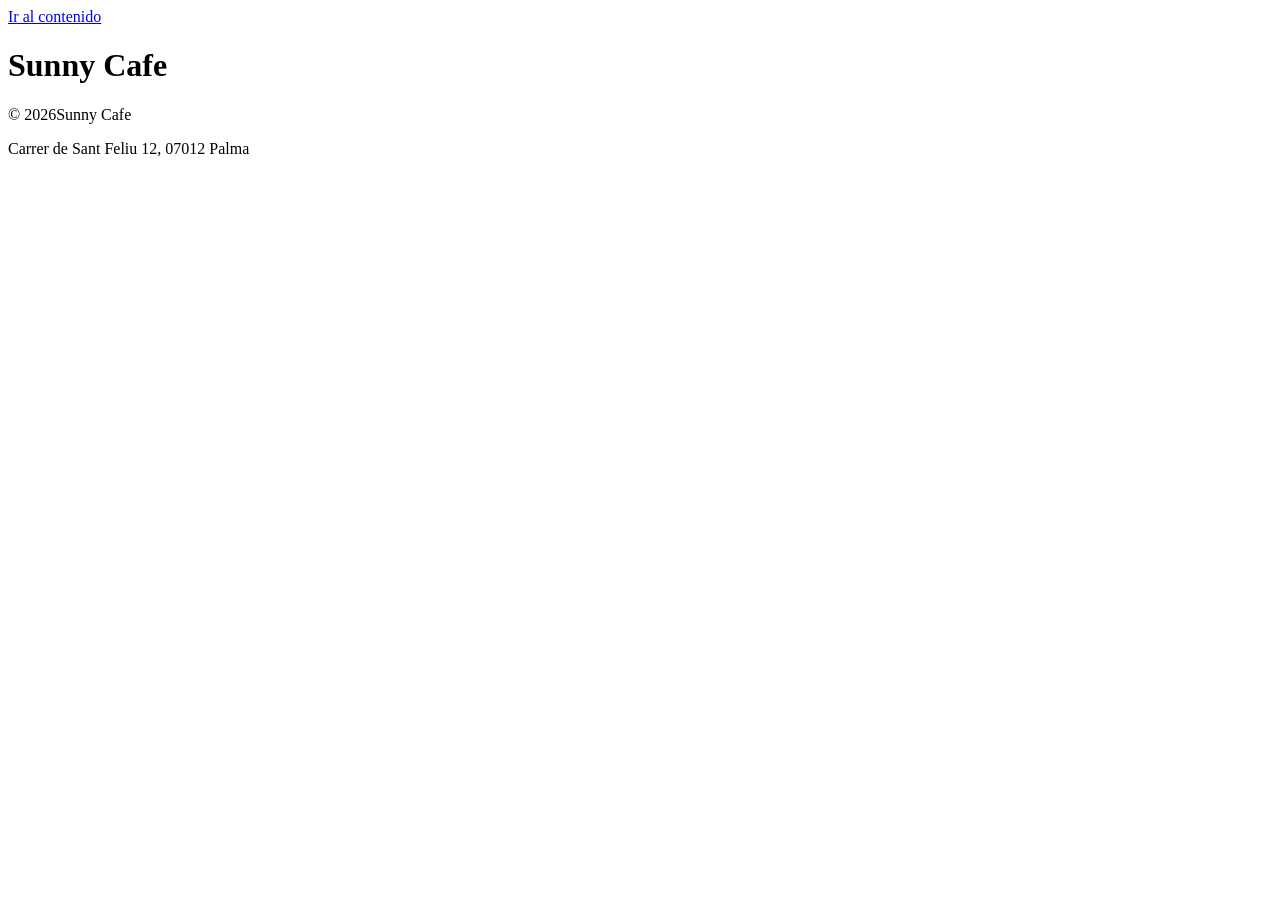
==== commit e29178fc: "Export static site" ====
--- a/public/index.html
+++ b/public/index.html
@@ -1,2 +1,6 @@
-<!DOCTYPE html><html lang="es" data-theme="stone"> <head><meta charset="utf-8"><meta name="viewport" content="width=device-width, initial-scale=1"><title>Sunny Cafe</title><meta name="description" content="Your neighborhood specialty coffee shop in the heart of New York."><link rel="stylesheet" href="assets/account.Urhtq6Dw.css">
-<link rel="stylesheet" href="assets/preview.BtDzkIYf.css"></head> <body> <a class="wm-site-skip-link" href="#main">Ir al contenido</a><header class="wm-nav"><div class="wm-container wm-site-nav__inner"><a class="wm-site-nav__brand" href="#main"><span class="wm-nav__logo"><img src="https://cdn.mylocalbusiness.io/assets/default/placeholder/sunny-cafe-logo.png" alt="" width="56" height="56"></span><span class="wm-site-nav__name">Sunny Cafe</span></a><nav class="wm-site-nav__links" aria-label="Secciones"><a class="wm-site-nav__link" href="#hours">Horario</a><a class="wm-site-nav__link" href="#location">Ubicación</a><a class="wm-site-nav__link" href="#contact">Contacto</a></nav><details class="wm-site-menu"><summary class="wm-nav__toggle" aria-label="Abrir el menú de navegación"><svg class="wm-icon" viewBox="0 0 24 24" fill="none" stroke="currentColor" stroke-width="1.5" aria-hidden="true"><path d="M3 6h18M3 12h18M3 18h18" stroke-linecap="round"></path></svg></summary><nav class="wm-site-menu__panel" aria-label="Secciones"><a class="wm-site-nav__link" href="#hours">Horario</a><a class="wm-site-nav__link" href="#location">Ubicación</a><a class="wm-site-nav__link" href="#contact">Contacto</a></nav></details></div></header><main id="main" tabindex="-1"><section id="hours" class="wm-site-section" aria-labelledby="hours-title"><div class="wm-container"><h2 id="hours-title" class="wm-section-title">Horario</h2><div class="wm-hours"><p class="wm-hours__row"><span class="wm-hours__day">Lunes</span><span class="wm-hours__time">06:30 - 19:00</span></p><p class="wm-hours__row"><span class="wm-hours__day">Sábado</span><span class="wm-hours__time">07:00 - 20:00</span></p><p class="wm-hours__row"><span class="wm-hours__day">Domingo</span><span class="wm-hours__time">07:00 - 18:00</span></p></div></div></section><section id="location" class="wm-site-section" aria-labelledby="location-title"><div class="wm-container"><h2 id="location-title" class="wm-section-title">Ubicación</h2><div class="wm-card wm-map wm-site-map-frame"><iframe title="Mapa de Sunny Cafe" src="https://www.google.com/maps?q=123%20Main%20Street%2C%2010001%20New%20York&output=embed" loading="lazy" referrerpolicy="no-referrer-when-downgrade"></iframe></div><p class="wm-site-map__meta wm-text-secondary"><span>123 Main Street, 10001 New York</span><a href="tel:+1-415-555-0123" class="wm-text-secondary">+1-415-555-0123</a><a href="https://www.google.com/maps/search/?api=1&query=123%20Main%20Street%2C%2010001%20New%20York" target="_blank" rel="noopener noreferrer">Abrir en Maps</a></p></div></section><section class="wm-site-section" aria-label="Sobre el negocio"><div class="wm-container"><div class="wm-site-prose"><p>Fresh coffee every morning.</p></div></div></section><section id="contact" class="wm-site-section" aria-labelledby="contact-title"><div class="wm-container"><h2 id="contact-title" class="wm-section-title">Síguenos</h2><ul class="wm-site-list wm-site-socials"><li><a class="wm-social-link wm-social-link--facebook" href="https://www.facebook.com/" target="_blank" rel="noopener noreferrer" aria-label="Sunny Cafe en Facebook"><svg class="wm-social-link__icon" viewBox="0 0 24 24" fill="none" stroke="currentColor" stroke-width="1.5" aria-hidden="true"><path d="M13.5 21v-8h2.7l.4-3.1h-3.1V7.9c0-.9.25-1.5 1.55-1.5H16.7V3.6A22 22 0 0014.3 3.5c-2.4 0-4 1.45-4 4.1V9.9H7.6V13h2.7v8h3.2z" stroke-linecap="round" stroke-linejoin="round"></path></svg></a></li><li><a class="wm-social-link wm-social-link--instagram" href="https://www.instagram.com/" target="_blank" rel="noopener noreferrer" aria-label="Sunny Cafe en Instagram"><svg class="wm-social-link__icon" viewBox="0 0 24 24" fill="none" stroke="currentColor" stroke-width="1.5" aria-hidden="true"><path d="M3.5 3.5h17v17h-17z M12 8a4 4 0 100 8 4 4 0 000-8z" stroke-linecap="round" stroke-linejoin="round"></path></svg></a></li></ul></div></section></main><footer class="wm-footer"><div class="wm-container wm-site-footer__inner"><p class="wm-footer__copyright">© 2026Sunny Cafe</p><p class="wm-site-footer__meta wm-text-muted">123 Main Street, 10001 New York</p><div class="wm-footer__locale"><label class="wm-select"><span class="wm-visually-hidden">Idioma de la web</span><select class="wm-select__control" aria-label="Idioma de la web" data-site-lang data-current="es"><option value="es" selected>Español</option><option value="en">Inglés</option></select><span class="wm-select__chevron" aria-hidden="true"><svg viewBox="0 0 24 24" fill="none" stroke="currentColor" stroke-width="1.5"><path d="M6 9l6 6 6-6" stroke-linecap="round" stroke-linejoin="round"></path></svg></span></label></div></div></footer> </body></html>+<!DOCTYPE html><html lang="es" data-theme="stone"> <head><meta charset="utf-8"><meta name="viewport" content="width=device-width, initial-scale=1"><title>Sunny Cafe · Coffee Shop · Palma</title><meta name="description" content="x"><meta name="robots" content="index, follow"><link rel="canonical" href="https://sunny-cafe-prod.onrender.com"><meta property="og:type" content="website"><meta property="og:locale" content="es_ES"><meta property="og:title" content="Sunny Cafe · Coffee Shop · Palma"><meta property="og:description" content="x"><meta property="og:image" content="https://cdn.mylocalbusiness.io/assets/default/placeholder/sunny-cafe-logo.png"><meta property="og:url" content="https://sunny-cafe-prod.onrender.com"><meta name="twitter:card" content="summary_large_image"><link rel="icon" href="/favicon.svg" type="image/svg+xml"><meta name="twitter:title" content="Sunny Cafe · Coffee Shop · Palma"><meta name="twitter:description" content="x"><meta name="twitter:image" content="https://cdn.mylocalbusiness.io/assets/default/placeholder/sunny-cafe-logo.png">
+
+
+
+
+</head> <body> <a class="wm-site-skip-link" href="#main">Ir al contenido</a><main id="main" tabindex="-1"><h1 class="wm-visually-hidden" id="hero-title">Sunny Cafe</h1></main><footer class="wm-footer"><div class="wm-container wm-site-footer__inner"><p class="wm-footer__copyright">© 2026Sunny Cafe</p><p class="wm-site-footer__meta wm-text-muted">Carrer de Sant Feliu 12, 07012 Palma</p></div></footer> </body></html>
